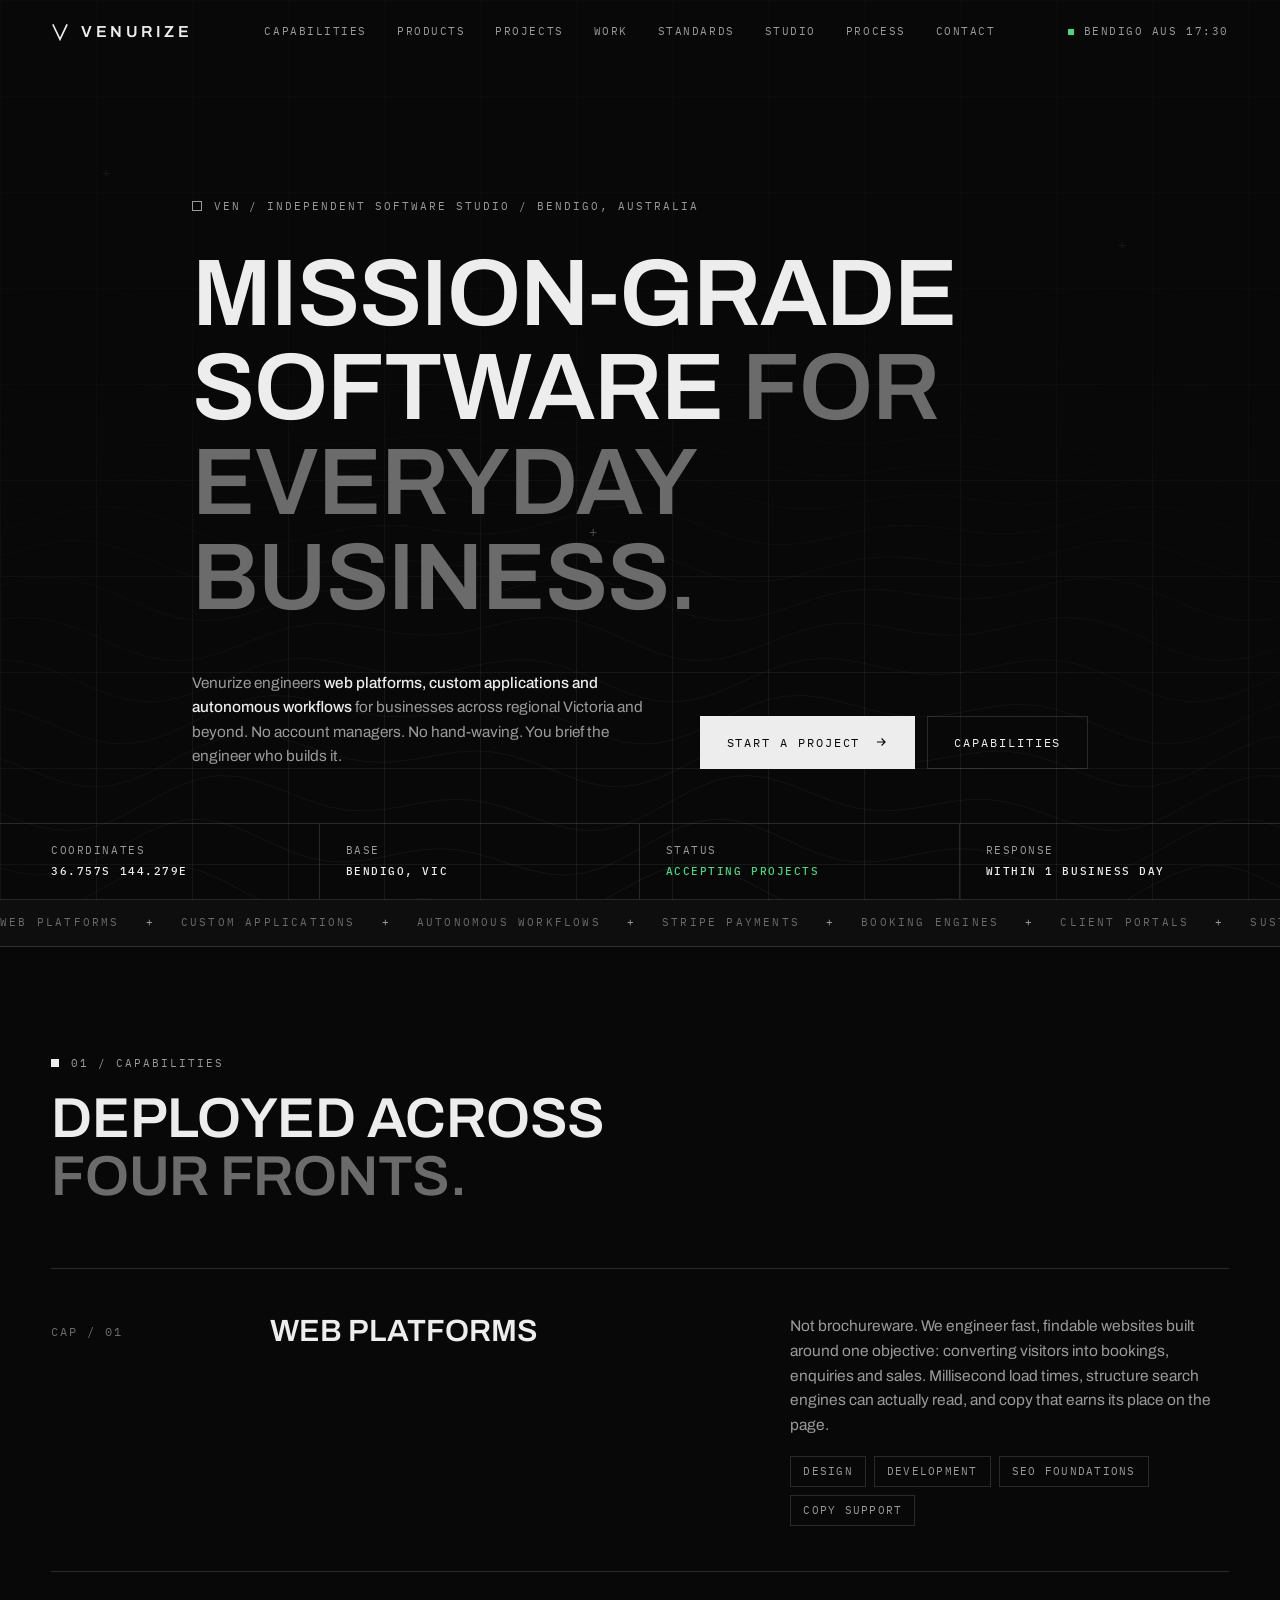
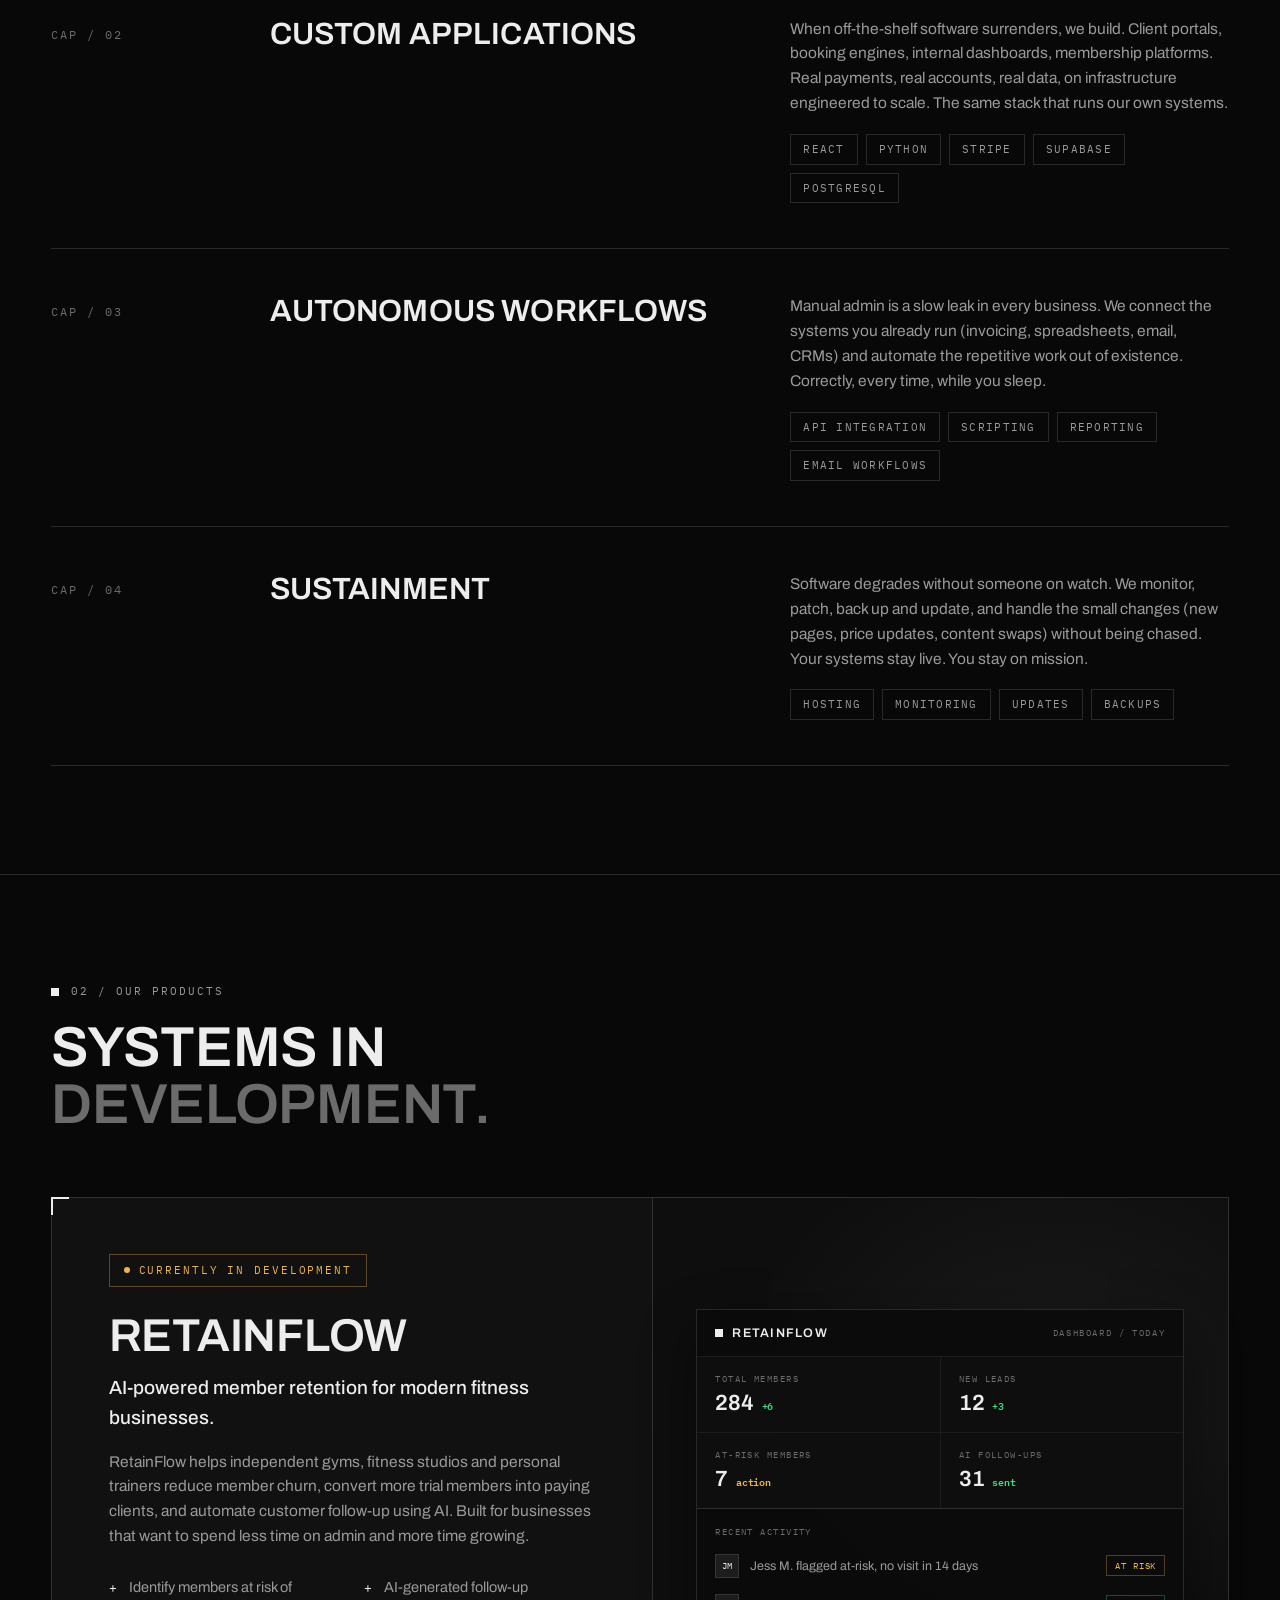
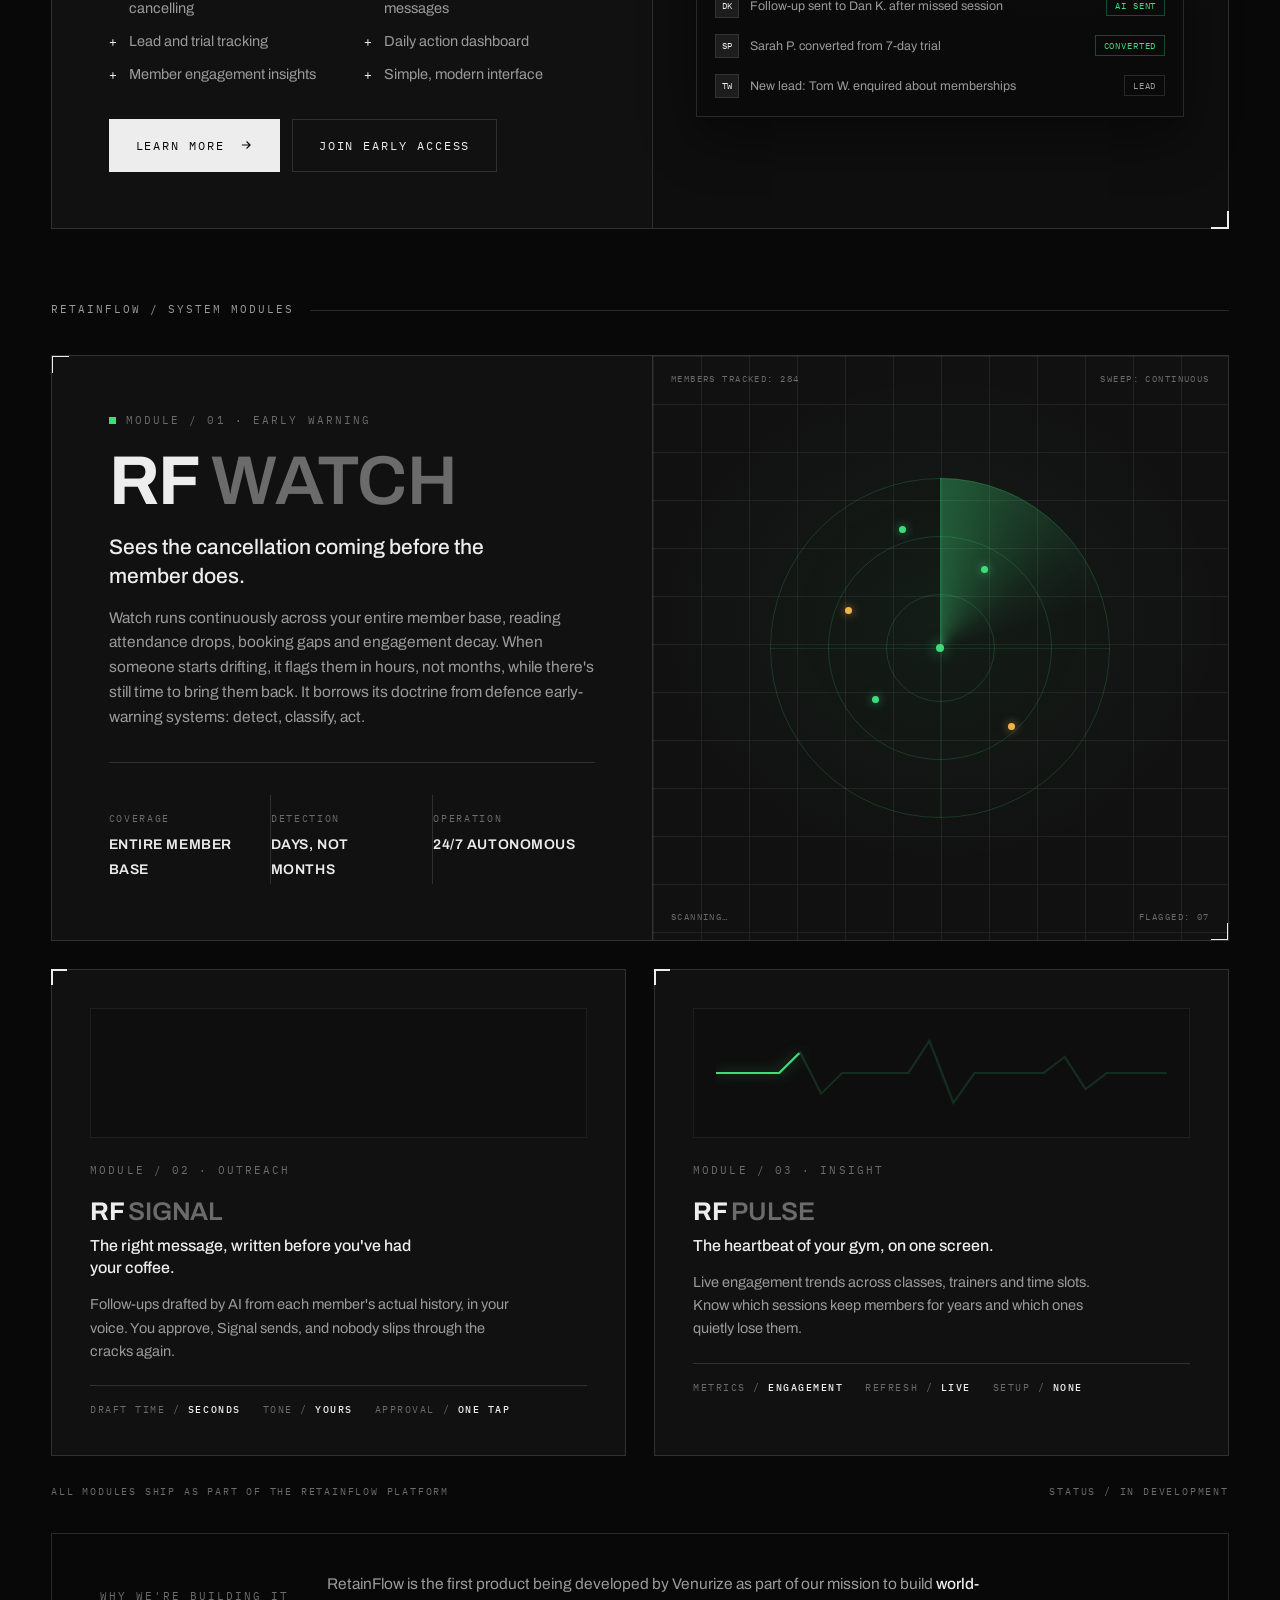
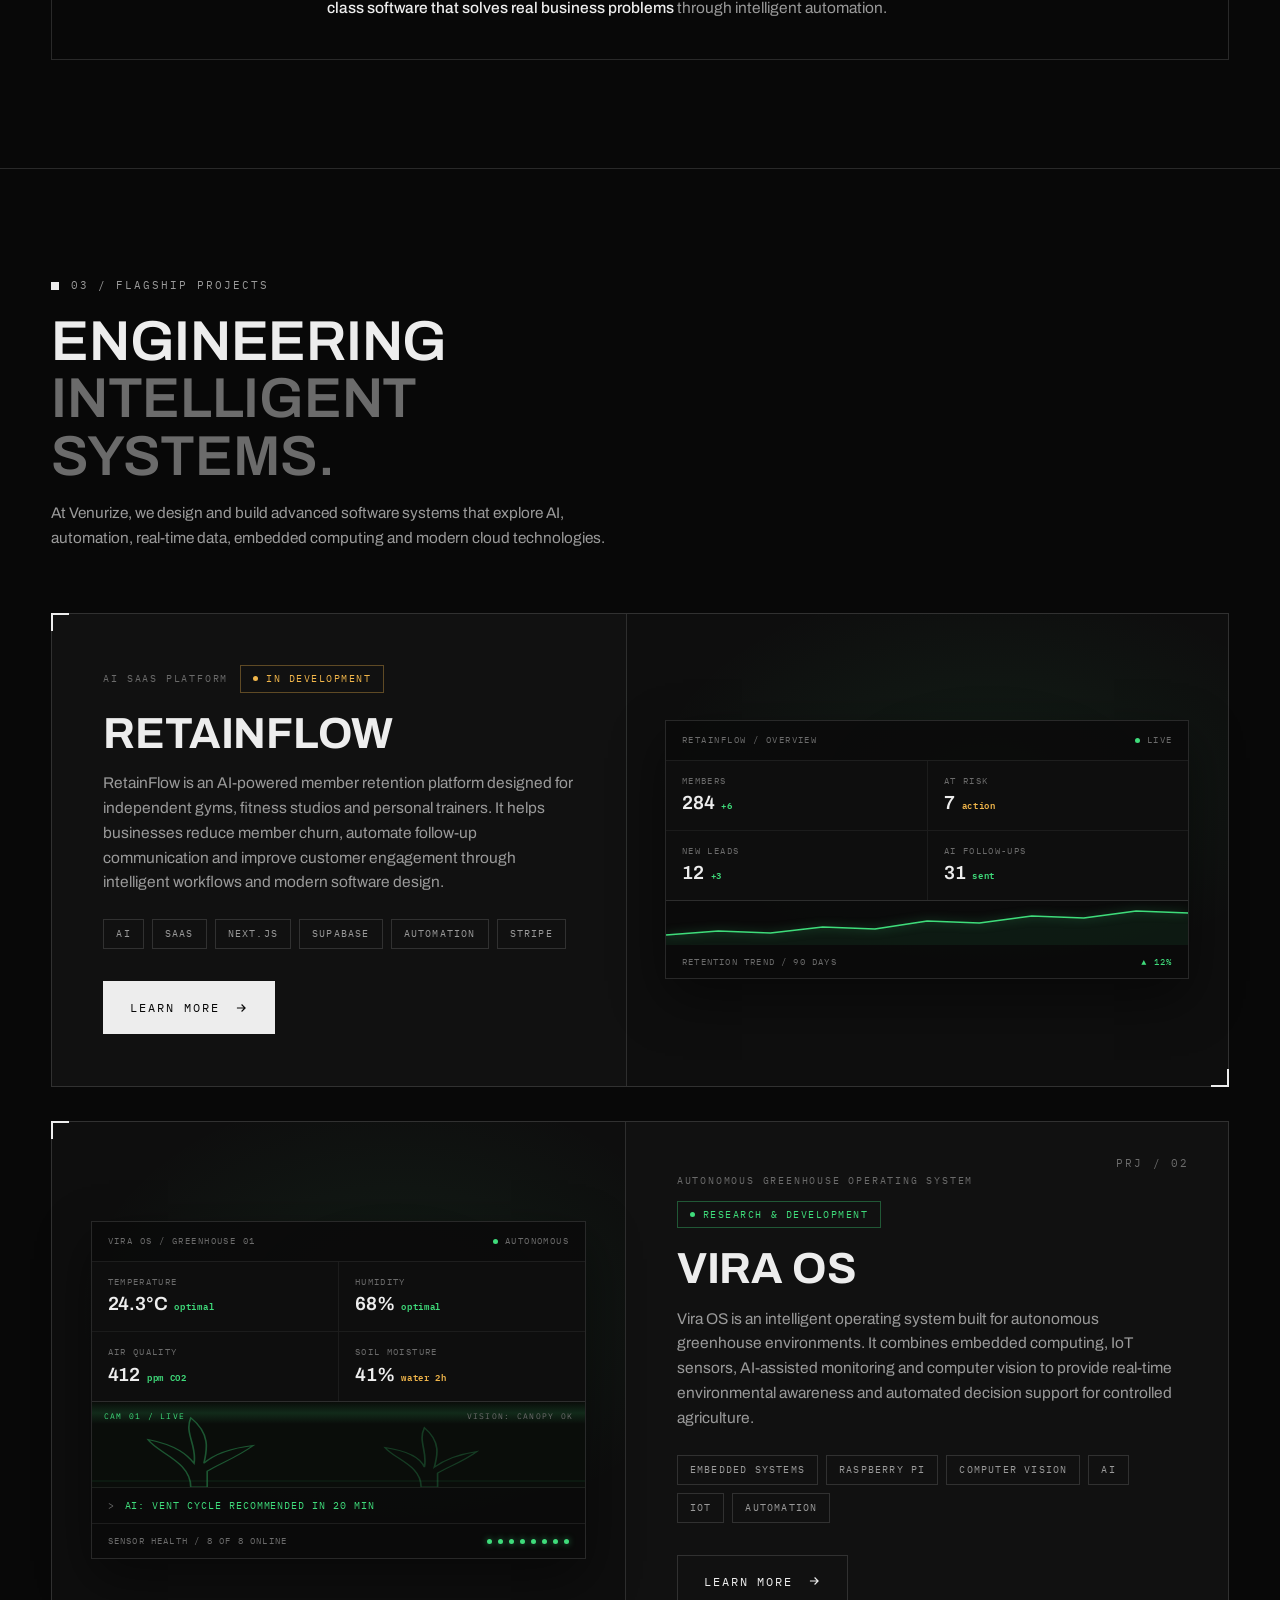
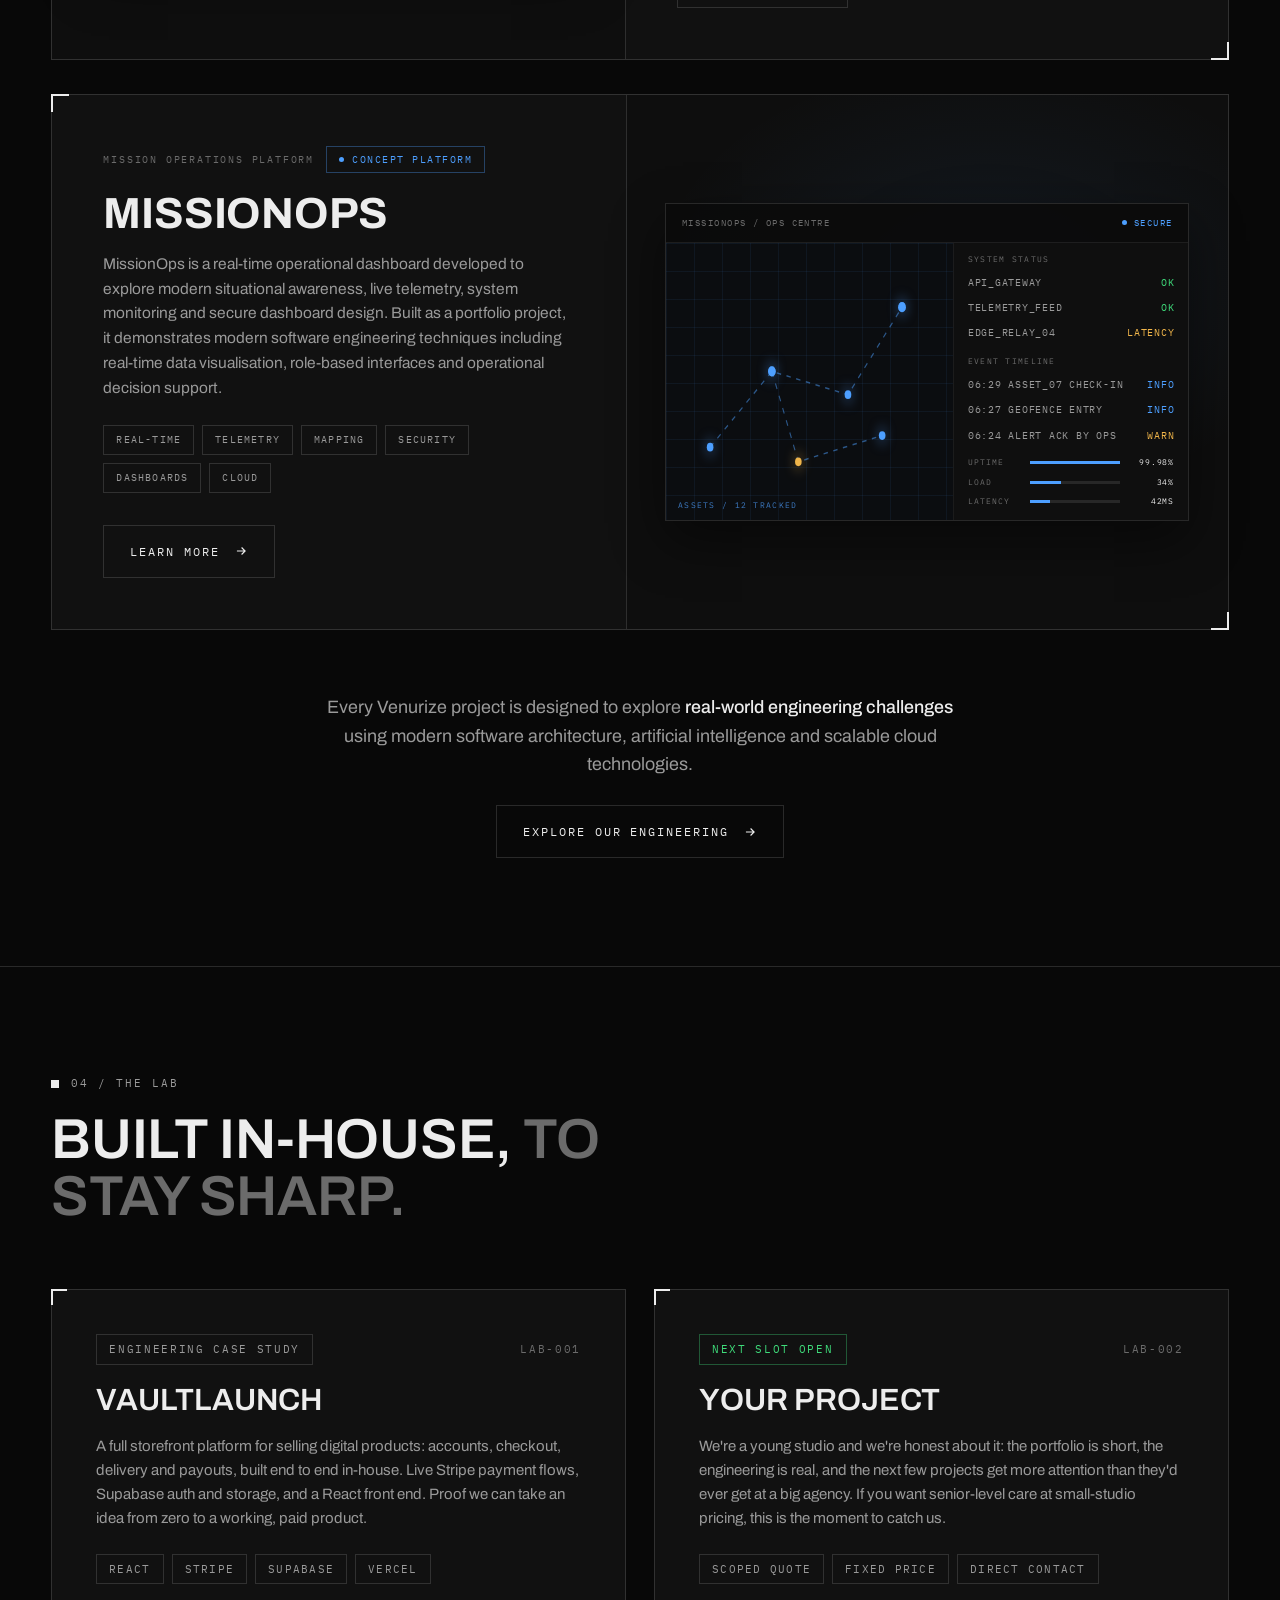
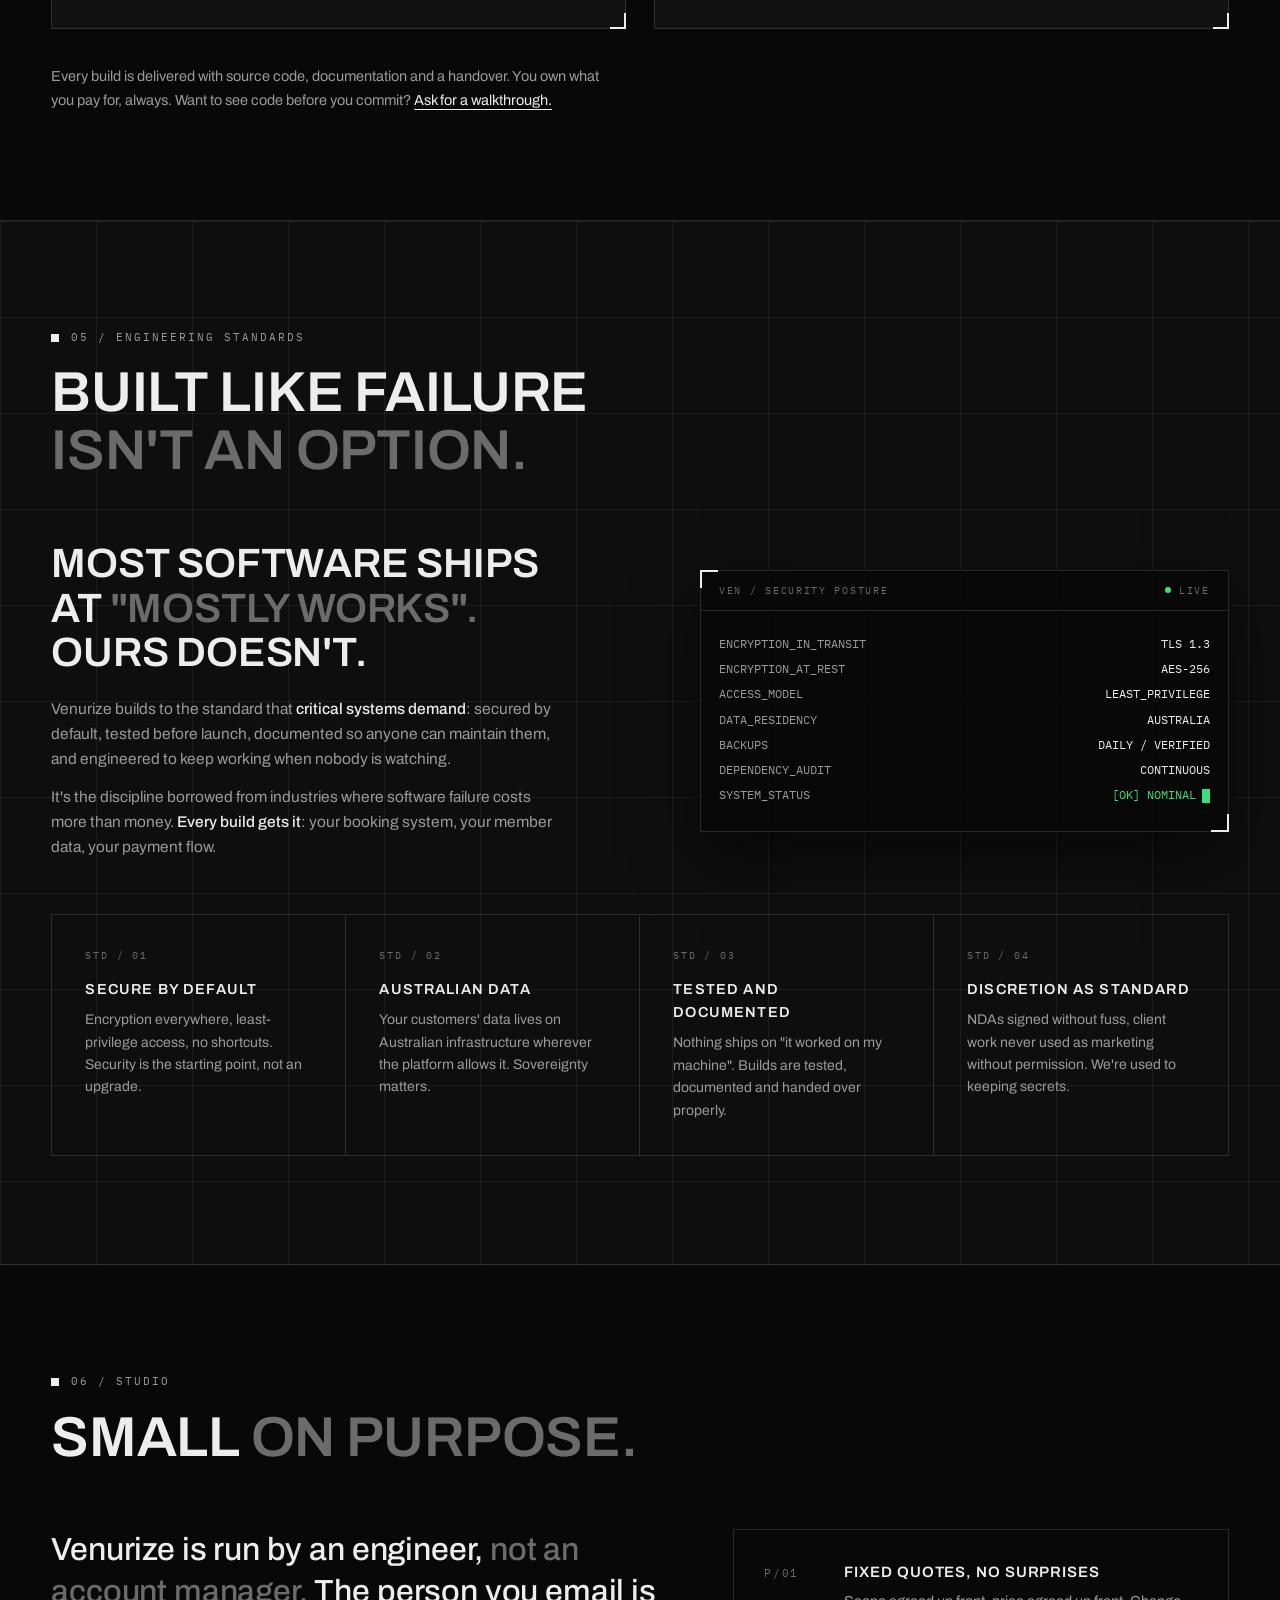
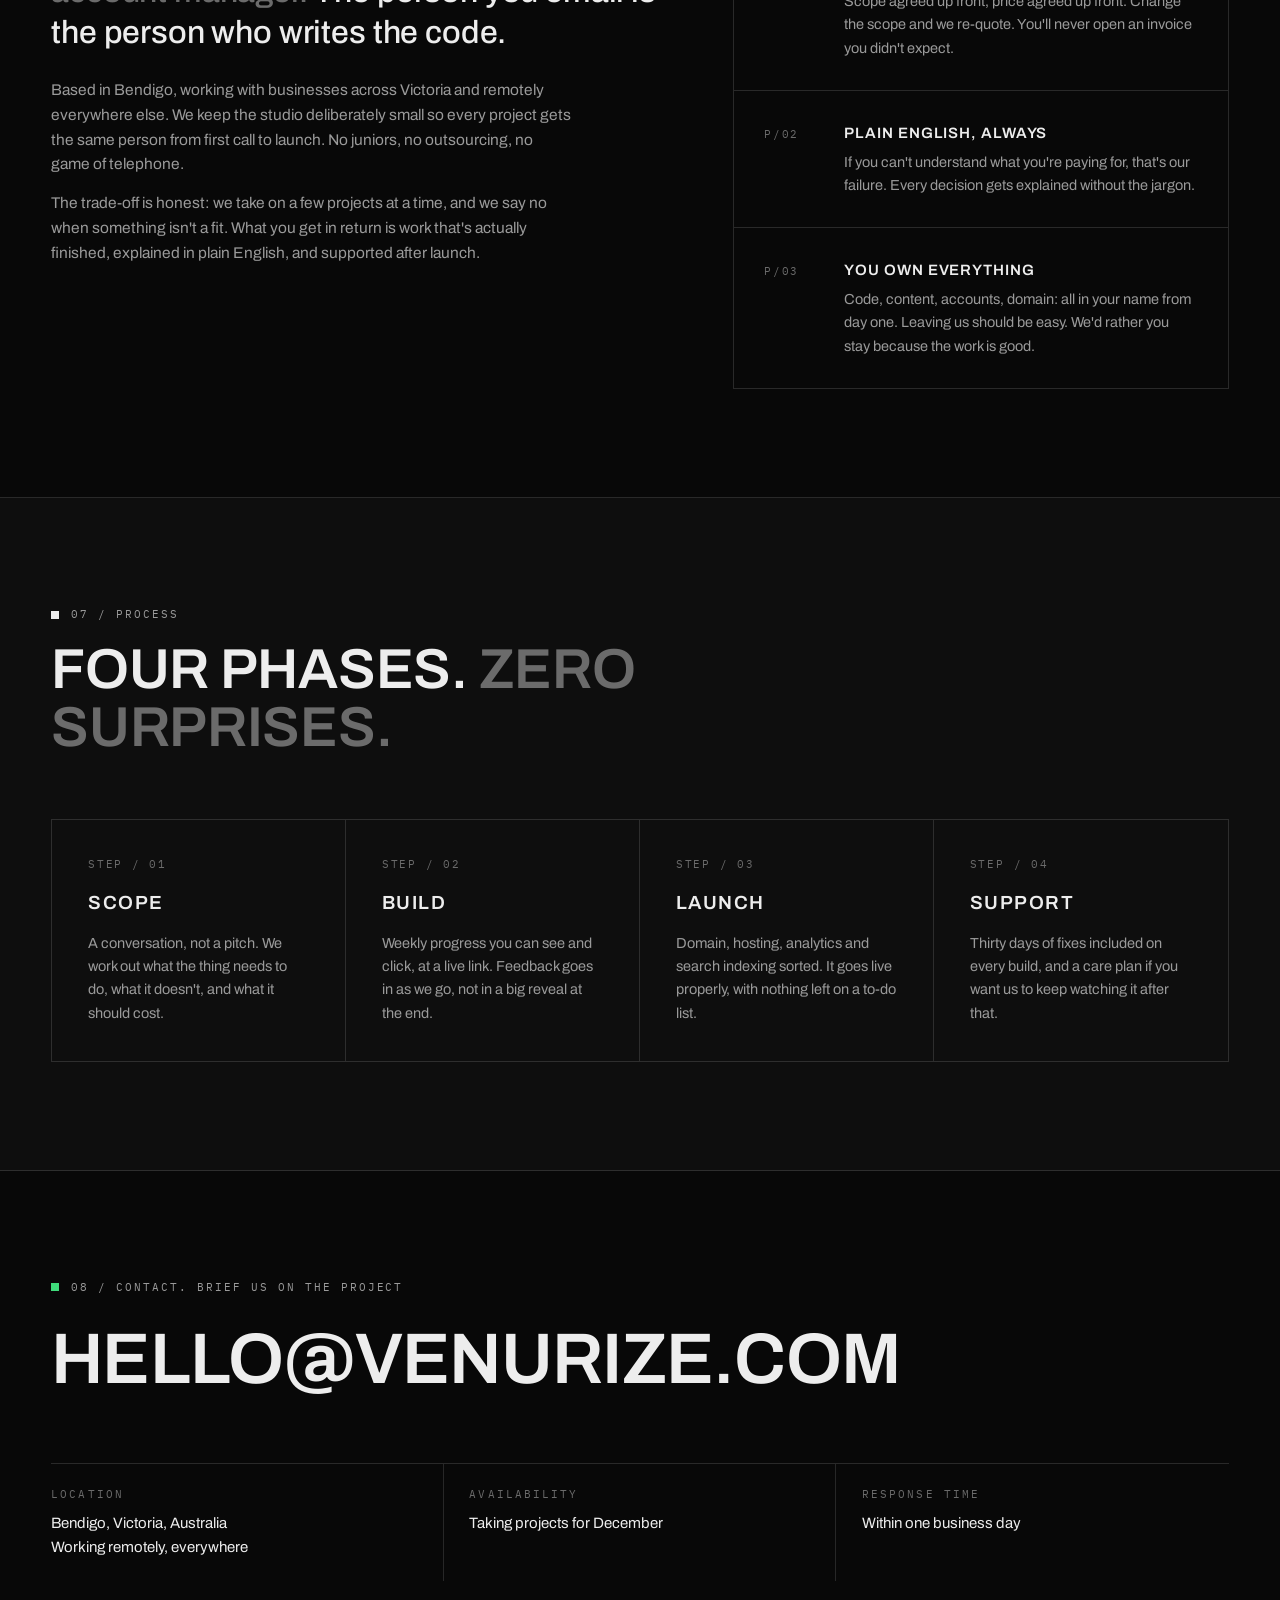
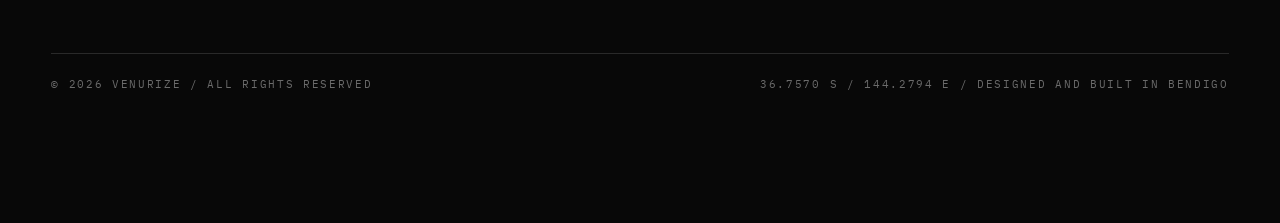
==== index.html @ 68952ba9 "Replace Emergent boilerplate with the new Venurize site Single self-contained static index.html: And" ====
<!DOCTYPE html>
<html lang="en-AU">
<head>
<meta charset="UTF-8">
<meta name="viewport" content="width=device-width, initial-scale=1.0">
<title>Venurize | Software Studio, Bendigo</title>
<meta name="description" content="Venurize is an independent software studio in Bendigo, Victoria. Websites, custom web applications and automation for businesses that need things to actually work.">
<link rel="icon" href="data:image/svg+xml,%3Csvg xmlns='http://www.w3.org/2000/svg' viewBox='0 0 32 32'%3E%3Crect width='32' height='32' fill='%23080808'/%3E%3Cpath d='M7 7 L16 26 L25 7' stroke='%23EDEDED' stroke-width='3' fill='none' stroke-linecap='square'/%3E%3C/svg%3E">
<link rel="preconnect" href="https://fonts.googleapis.com">
<link rel="preconnect" href="https://fonts.gstatic.com" crossorigin>
<link href="https://fonts.googleapis.com/css2?family=Archivo:wght@400;500;600;700&family=IBM+Plex+Mono:wght@400;500&display=swap" rel="stylesheet">
<style>
  :root{
    --bg:#080808;
    --bg-2:#0E0E0E;
    --panel:#111111;
    --text:#EDEDED;
    --text-dim:#9A9A9A;
    --text-faint:#6B6B6B;
    --line:rgba(237,237,237,.14);
    --line-soft:rgba(237,237,237,.07);
    --live:#3FDC7B;
    --ease:cubic-bezier(.22,1,.36,1);
  }
  *{margin:0;padding:0;box-sizing:border-box;border-radius:0}
  html{scroll-behavior:smooth}
  body{
    background:var(--bg);
    color:var(--text);
    font-family:'Archivo',sans-serif;
    font-size:16px;
    line-height:1.6;
    -webkit-font-smoothing:antialiased;
    overflow-x:hidden;
  }
  ::selection{background:var(--text);color:var(--bg)}

  .mono{
    font-family:'IBM Plex Mono',monospace;
    font-size:11px;letter-spacing:.18em;text-transform:uppercase;font-weight:400;
  }
  .wrap{max-width:1360px;margin:0 auto;padding:0 clamp(20px,4vw,56px)}

  /* ---------------- nav ---------------- */
  nav{
    position:fixed;top:0;left:0;right:0;z-index:100;
    border-bottom:1px solid transparent;
    transition:background .35s,border-color .35s;
  }
  nav.scrolled{
    background:rgba(8,8,8,.88);
    backdrop-filter:blur(12px);
    -webkit-backdrop-filter:blur(12px);
    border-bottom-color:var(--line);
  }
  .nav-inner{
    max-width:1360px;margin:0 auto;padding:0 clamp(20px,4vw,56px);
    height:64px;display:flex;align-items:center;justify-content:space-between;gap:24px;
  }
  .logo{
    display:flex;align-items:center;gap:12px;text-decoration:none;color:var(--text);
    font-weight:600;font-size:16px;letter-spacing:.22em;text-transform:uppercase;
  }
  .nav-links{display:flex;gap:2px;align-items:center}
  .nav-links a{
    font-family:'IBM Plex Mono',monospace;font-size:11px;letter-spacing:.14em;text-transform:uppercase;
    color:var(--text-dim);text-decoration:none;padding:8px 14px;
    transition:color .2s,background .2s;
  }
  .nav-links a:hover{color:var(--text);background:rgba(237,237,237,.06)}
  .nav-meta{
    font-family:'IBM Plex Mono',monospace;font-size:11px;letter-spacing:.14em;text-transform:uppercase;
    color:var(--text-dim);display:flex;align-items:center;gap:10px;white-space:nowrap;
  }
  .nav-meta .dot{width:6px;height:6px;background:var(--live);display:inline-block;animation:pulse 2.2s infinite}
  @keyframes pulse{0%,100%{opacity:1}50%{opacity:.2}}
  @media(max-width:900px){.nav-links{display:none}}
  @media(max-width:560px){.nav-meta{display:none}}

  /* ---------------- hero ---------------- */
  header{
    min-height:100svh;position:relative;
    display:flex;flex-direction:column;justify-content:flex-end;
    border-bottom:1px solid var(--line);
    background-image:
      linear-gradient(var(--line-soft) 1px,transparent 1px),
      linear-gradient(90deg,var(--line-soft) 1px,transparent 1px);
    background-size:96px 96px;
  }
  header::after{
    content:"";position:absolute;inset:0;pointer-events:none;z-index:1;
    background:radial-gradient(ellipse 90% 70% at 50% 100%,transparent 30%,rgba(8,8,8,.85) 100%);
  }
  #terrain{position:absolute;inset:0;width:100%;height:100%;z-index:0;opacity:.6;pointer-events:none}
  .s-val b,.t-v b{font-weight:inherit}
  .mock-act .act-row{animation:rowIn .5s var(--ease)}
  @keyframes rowIn{from{opacity:0;transform:translateY(-5px)}}
  .hero-inner{position:relative;z-index:2;padding-bottom:0}
  .hero-tag{
    display:flex;align-items:center;gap:12px;color:var(--text-dim);
    margin-bottom:clamp(22px,3.5vh,40px);
  }
  .hero-tag::before{content:"";width:8px;height:8px;border:1px solid var(--text-dim)}
  h1{
    font-weight:600;text-transform:uppercase;
    font-size:clamp(2.6rem,7.4vw,7rem);
    line-height:1.0;letter-spacing:-.01em;
    max-width:16ch;
  }
  h1 .dim{color:var(--text-faint)}
  .hero-foot{
    display:flex;justify-content:space-between;align-items:flex-end;gap:40px;flex-wrap:wrap;
    margin-top:clamp(30px,5vh,60px);
  }
  .hero-sub{max-width:52ch;color:var(--text-dim);font-size:clamp(15px,1.2vw,17px)}
  .hero-sub strong{color:var(--text);font-weight:500}
  .hero-ctas{display:flex;gap:12px;flex-wrap:wrap}

  .btn{
    display:inline-flex;align-items:center;gap:14px;text-decoration:none;cursor:pointer;
    font-family:'IBM Plex Mono',monospace;font-size:12px;letter-spacing:.16em;text-transform:uppercase;
    padding:16px 26px;border:1px solid var(--text);
    transition:background .25s,color .25s,border-color .25s;
  }
  .btn svg{transition:transform .3s var(--ease)}
  .btn:hover svg{transform:translateX(4px)}
  .btn-solid{background:var(--text);color:var(--bg)}
  .btn-solid:hover{background:transparent;color:var(--text)}
  .btn-ghost{background:transparent;color:var(--text);border-color:var(--line)}
  .btn-ghost:hover{border-color:var(--text)}
  .btn:focus-visible,a:focus-visible,button:focus-visible{outline:2px solid var(--text);outline-offset:3px}

  .hero-data{
    position:relative;z-index:2;
    margin-top:clamp(36px,6vh,72px);
    border-top:1px solid var(--line);
    display:grid;grid-template-columns:repeat(4,1fr);
  }
  .hero-data .cell{
    padding:18px clamp(16px,2vw,28px);
    border-right:1px solid var(--line);
    color:var(--text-dim);
    font-family:'IBM Plex Mono',monospace;font-size:11px;letter-spacing:.14em;text-transform:uppercase;
    display:flex;flex-direction:column;gap:4px;
  }
  .hero-data .cell:first-child{padding-left:clamp(20px,4vw,56px)}
  .hero-data .cell:last-child{border-right:none}
  .hero-data .cell b{color:var(--text);font-weight:500}
  .hero-data .cell .live{color:var(--live)}
  @media(max-width:820px){
    .hero-data{grid-template-columns:1fr 1fr}
    .hero-data .cell{border-bottom:1px solid var(--line)}
    .hero-data .cell:nth-child(3){padding-left:clamp(20px,4vw,56px);border-right:1px solid var(--line)}
    .hero-data .cell:nth-child(2n){border-right:none}
  }

  .crosshair{
    position:absolute;color:var(--text-faint);
    font-family:'IBM Plex Mono',monospace;font-size:14px;
    pointer-events:none;z-index:1;user-select:none;
  }

  /* ---------------- ticker ---------------- */
  .ticker{
    border-bottom:1px solid var(--line);
    overflow:hidden;padding:14px 0;display:flex;background:var(--bg-2);
  }
  .ticker-track{display:flex;flex-shrink:0;animation:ticker 40s linear infinite}
  @keyframes ticker{to{transform:translateX(-50%)}}
  .ticker-track span{
    display:inline-flex;align-items:center;gap:26px;padding-right:26px;
    color:var(--text-faint);
    font-family:'IBM Plex Mono',monospace;font-size:11px;letter-spacing:.2em;text-transform:uppercase;white-space:nowrap;
  }
  .ticker-track span::after{content:"+";color:var(--text-dim)}

  /* ---------------- sections ---------------- */
  section{border-bottom:1px solid var(--line);position:relative}
  .sec-pad{padding:clamp(72px,12vh,140px) 0}
  .sec-head{margin-bottom:clamp(40px,7vh,80px)}
  .sec-label{
    display:flex;align-items:center;gap:12px;color:var(--text-dim);margin-bottom:18px;
  }
  .sec-label::before{content:"";width:8px;height:8px;background:var(--text)}
  h2{
    font-weight:600;text-transform:uppercase;
    font-size:clamp(1.9rem,4.4vw,3.8rem);
    line-height:1.02;letter-spacing:-.005em;max-width:20ch;
  }
  h2 .dim{color:var(--text-faint)}

  /* ---------------- capabilities ---------------- */
  .cap{border-top:1px solid var(--line)}
  .cap:last-of-type{border-bottom:1px solid var(--line)}
  .cap-inner{
    display:grid;grid-template-columns:minmax(90px,180px) 1.1fr 1fr;
    gap:clamp(20px,3vw,56px);
    padding:clamp(30px,5vh,52px) 0;
    transition:background .3s;
  }
  .cap:hover .cap-inner{background:rgba(237,237,237,.02)}
  .cap-num{
    font-family:'IBM Plex Mono',monospace;font-size:12px;letter-spacing:.16em;color:var(--text-faint);
    padding-top:8px;
  }
  .cap h3{
    font-weight:600;text-transform:uppercase;
    font-size:clamp(1.3rem,2.4vw,2rem);line-height:1.1;letter-spacing:.005em;
  }
  .cap-right p{color:var(--text-dim);font-size:15.5px;margin-bottom:18px}
  .cap-tags{display:flex;flex-wrap:wrap;gap:8px}
  .cap-tags span{
    font-family:'IBM Plex Mono',monospace;font-size:10.5px;letter-spacing:.12em;text-transform:uppercase;
    padding:6px 12px;border:1px solid var(--line);color:var(--text-dim);
  }
  @media(max-width:820px){
    .cap-inner{grid-template-columns:1fr;gap:14px;padding-left:0}
    .cap-num{padding-top:0}
  }

  /* ---------------- work ---------------- */
  .work-grid{display:grid;grid-template-columns:1fr 1fr;gap:clamp(18px,2.4vw,28px)}
  @media(max-width:860px){.work-grid{grid-template-columns:1fr}}
  .card{
    position:relative;border:1px solid var(--line);
    background:var(--panel);
    padding:clamp(26px,3.6vw,44px);
    display:flex;flex-direction:column;gap:18px;
    transition:border-color .3s;
  }
  .card:hover{border-color:rgba(237,237,237,.4)}
  .card::before,.card::after{
    content:"";position:absolute;width:14px;height:14px;pointer-events:none;
    transition:border-color .3s;
  }
  .card::before{top:-1px;left:-1px;border-top:2px solid var(--text);border-left:2px solid var(--text)}
  .card::after{bottom:-1px;right:-1px;border-bottom:2px solid var(--text);border-right:2px solid var(--text)}
  .card-top{display:flex;justify-content:space-between;align-items:center;gap:14px;flex-wrap:wrap}
  .card-status{
    font-family:'IBM Plex Mono',monospace;font-size:10.5px;letter-spacing:.16em;text-transform:uppercase;
    color:var(--text-dim);border:1px solid var(--line);padding:6px 12px;
  }
  .card-status.live{color:var(--live);border-color:rgba(63,220,123,.35)}
  .card-id{font-family:'IBM Plex Mono',monospace;font-size:10.5px;letter-spacing:.16em;color:var(--text-faint)}
  .card h3{
    font-weight:600;text-transform:uppercase;
    font-size:clamp(1.5rem,2.4vw,2.1rem);line-height:1.08;
  }
  .card p{color:var(--text-dim);font-size:15px;max-width:56ch}
  .card-tags{display:flex;flex-wrap:wrap;gap:8px;margin-top:auto;padding-top:6px}
  .card-tags span{
    font-family:'IBM Plex Mono',monospace;font-size:10.5px;letter-spacing:.12em;text-transform:uppercase;
    padding:6px 12px;border:1px solid var(--line);color:var(--text-dim);
  }
  .work-note{margin-top:clamp(22px,4vh,36px);color:var(--text-dim);font-size:14.5px;max-width:70ch}
  .work-note a{color:var(--text);text-decoration:underline;text-underline-offset:4px}

  /* ---------------- products ---------------- */
  :root{--warn:#F0B54A}
  .prod-card{
    border:1px solid var(--line);
    background:var(--panel);
    display:grid;grid-template-columns:1.02fr .98fr;
    position:relative;
    transition:border-color .35s,box-shadow .35s;
  }
  .prod-card:hover{border-color:rgba(237,237,237,.32);box-shadow:0 30px 80px rgba(0,0,0,.55)}
  .prod-card::before,.fp-card::before{
    content:"";position:absolute;top:-1px;left:-1px;width:16px;height:16px;
    border-top:2px solid var(--text);border-left:2px solid var(--text);
    pointer-events:none;z-index:3;
  }
  .prod-card::after,.fp-card::after{
    content:"";position:absolute;bottom:-1px;right:-1px;width:16px;height:16px;
    border-bottom:2px solid var(--text);border-right:2px solid var(--text);
    pointer-events:none;z-index:3;
  }
  @media(max-width:960px){.prod-card{grid-template-columns:1fr}}
  .prod-left{
    padding:clamp(30px,4.4vw,60px);
    display:flex;flex-direction:column;align-items:flex-start;
  }
  .prod-badge{
    font-family:'IBM Plex Mono',monospace;font-size:10.5px;letter-spacing:.18em;text-transform:uppercase;
    color:var(--warn);border:1px solid rgba(240,181,74,.35);
    padding:7px 14px;
    display:inline-flex;align-items:center;gap:9px;
    margin-bottom:26px;
  }
  .prod-badge::before{content:"";width:6px;height:6px;border-radius:50%;background:var(--warn);animation:pulse 2.2s infinite}
  .prod-left h3{
    font-weight:600;text-transform:uppercase;letter-spacing:-.005em;
    font-size:clamp(2rem,3.6vw,3.2rem);line-height:1;
  }
  .prod-tagline{
    color:var(--text);font-weight:500;
    font-size:clamp(16px,1.5vw,19px);
    margin-top:14px;max-width:40ch;
  }
  .prod-desc{color:var(--text-dim);font-size:15.5px;margin-top:16px;max-width:56ch}
  .prod-feats{
    list-style:none;
    display:grid;grid-template-columns:1fr 1fr;gap:12px 24px;
    margin:28px 0 0;width:100%;
  }
  @media(max-width:560px){.prod-feats{grid-template-columns:1fr}}
  .prod-feats li{
    display:flex;gap:12px;align-items:baseline;
    color:var(--text-dim);font-size:14.5px;line-height:1.45;
  }
  .prod-feats li::before{
    content:"+";font-family:'IBM Plex Mono',monospace;font-size:13px;color:var(--text);
  }
  .prod-ctas{display:flex;gap:12px;flex-wrap:wrap;margin-top:34px}

  .prod-right{
    position:relative;
    border-left:1px solid var(--line);
    background:
      radial-gradient(ellipse 80% 60% at 70% 30%,rgba(237,237,237,.05),transparent 70%),
      var(--bg-2);
    padding:clamp(26px,3.4vw,52px);
    display:flex;align-items:center;
  }
  @media(max-width:960px){.prod-right{border-left:none;border-top:1px solid var(--line)}}
  .mock{
    width:100%;
    background:rgba(10,10,10,.9);
    border:1px solid rgba(255,255,255,.12);
    box-shadow:0 20px 50px rgba(0,0,0,.45);
    overflow:hidden;
    transition:transform .5s var(--ease),box-shadow .5s;
  }
  .prod-card:hover .mock{transform:translateY(-5px);box-shadow:0 34px 80px rgba(0,0,0,.6)}
  .mock-head{
    display:flex;justify-content:space-between;align-items:center;
    padding:13px 18px;border-bottom:1px solid rgba(255,255,255,.08);
  }
  .mock-brand{display:flex;align-items:center;gap:9px;font-weight:600;font-size:12.5px;letter-spacing:.1em;text-transform:uppercase}
  .mock-brand i{width:8px;height:8px;background:var(--text);display:inline-block}
  .mock-head .mono{font-size:9px;color:var(--text-faint)}
  .mock-stats{
    display:grid;grid-template-columns:1fr 1fr;
    gap:1px;background:rgba(255,255,255,.07);
    border-bottom:1px solid rgba(255,255,255,.08);
  }
  .stat{background:rgba(14,14,14,.92);padding:15px 18px}
  .stat .s-label{
    font-family:'IBM Plex Mono',monospace;font-size:9px;letter-spacing:.16em;text-transform:uppercase;
    color:var(--text-faint);display:block;margin-bottom:5px;
  }
  .stat .s-val{font-weight:600;font-size:22px;line-height:1;letter-spacing:-.01em}
  .stat .s-delta{font-family:'IBM Plex Mono',monospace;font-size:9.5px;margin-left:8px}
  .up{color:var(--live)}.warn-t{color:var(--warn)}
  .mock-act{padding:6px 0 10px}
  .mock-act h6{
    font-family:'IBM Plex Mono',monospace;font-size:9px;letter-spacing:.16em;text-transform:uppercase;
    color:var(--text-faint);font-weight:400;padding:10px 18px 6px;
  }
  .act-row{
    display:flex;align-items:center;gap:11px;
    padding:8px 18px;font-size:12.5px;color:var(--text-dim);
    transition:background .2s;
  }
  .act-row:hover{background:rgba(255,255,255,.03)}
  .act-row .avatar{
    width:24px;height:24px;flex-shrink:0;
    background:rgba(255,255,255,.08);border:1px solid rgba(255,255,255,.1);
    display:flex;align-items:center;justify-content:center;
    font-family:'IBM Plex Mono',monospace;font-size:8.5px;color:var(--text);
  }
  .act-row .act-txt{flex:1;min-width:0;white-space:nowrap;overflow:hidden;text-overflow:ellipsis}
  .act-row .chip{
    font-family:'IBM Plex Mono',monospace;font-size:8.5px;letter-spacing:.1em;text-transform:uppercase;
    padding:3px 8px;flex-shrink:0;
  }
  .chip.g{color:var(--live);border:1px solid rgba(63,220,123,.3)}
  .chip.a{color:var(--warn);border:1px solid rgba(240,181,74,.3)}
  .chip.n{color:var(--text-dim);border:1px solid rgba(255,255,255,.12)}

  /* ---------------- RF modules ---------------- */
  .mod-sub{
    display:flex;align-items:center;gap:16px;
    margin:clamp(48px,8vh,84px) 0 clamp(24px,4vh,40px);
    color:var(--text-dim);
  }
  .mod-sub::after{content:"";flex:1;height:1px;background:var(--line)}

  .mod-hero{
    position:relative;border:1px solid var(--line);background:var(--panel);
    display:grid;grid-template-columns:1.02fr .98fr;overflow:hidden;
    transition:border-color .35s;
  }
  .mod-hero:hover{border-color:rgba(237,237,237,.35)}
  .mod-hero::before,.mod-hero::after{
    content:"";position:absolute;width:16px;height:16px;pointer-events:none;z-index:3;
  }
  .mod-hero::before{top:-1px;left:-1px;border-top:2px solid var(--text);border-left:2px solid var(--text)}
  .mod-hero::after{bottom:-1px;right:-1px;border-bottom:2px solid var(--text);border-right:2px solid var(--text)}
  @media(max-width:960px){.mod-hero{grid-template-columns:1fr}}
  .mod-left{padding:clamp(30px,4.4vw,60px);display:flex;flex-direction:column;align-items:flex-start}
  .mod-tag{
    font-family:'IBM Plex Mono',monospace;font-size:10.5px;letter-spacing:.2em;text-transform:uppercase;
    color:var(--text-faint);margin-bottom:20px;display:flex;align-items:center;gap:10px;
  }
  .mod-tag i{width:7px;height:7px;background:var(--live);display:inline-block;animation:pulse 2.2s infinite}
  .mod-name{
    font-weight:700;text-transform:uppercase;letter-spacing:-.01em;
    font-size:clamp(2.4rem,5.4vw,4.6rem);line-height:.95;
  }
  .mod-name .thin{color:var(--text-faint);font-weight:600}
  .mod-line{
    font-weight:500;color:var(--text);
    font-size:clamp(17px,1.7vw,21px);line-height:1.4;
    margin-top:18px;max-width:36ch;
  }
  .mod-desc{color:var(--text-dim);font-size:15.5px;margin-top:14px;max-width:54ch}
  .mod-specs{
    margin-top:auto;padding-top:32px;width:100%;
    display:grid;grid-template-columns:repeat(3,1fr);
    border-top:1px solid var(--line);margin-top:32px;
  }
  @media(max-width:560px){.mod-specs{grid-template-columns:1fr}}
  .mod-specs .spec{
    padding:16px 18px 2px 0;border-right:1px solid var(--line);padding-right:18px;
  }
  .mod-specs .spec:last-child{border-right:none}
  @media(max-width:560px){.mod-specs .spec{border-right:none;padding:12px 0 2px}}
  .mod-specs .k{
    font-family:'IBM Plex Mono',monospace;font-size:9.5px;letter-spacing:.18em;text-transform:uppercase;
    color:var(--text-faint);display:block;margin-bottom:5px;
  }
  .mod-specs .v{font-weight:600;font-size:14px;letter-spacing:.04em;text-transform:uppercase}

  .mod-visual{
    position:relative;border-left:1px solid var(--line);
    background:
      radial-gradient(ellipse 70% 60% at 50% 45%,rgba(63,220,123,.06),transparent 70%),
      linear-gradient(var(--line-soft) 1px,transparent 1px),
      linear-gradient(90deg,var(--line-soft) 1px,transparent 1px);
    background-size:auto,48px 48px,48px 48px;
    display:flex;align-items:center;justify-content:center;
    padding:clamp(40px,5vw,70px);min-height:420px;overflow:hidden;
  }
  @media(max-width:960px){.mod-visual{border-left:none;border-top:1px solid var(--line)}}
  .viz-corner{
    position:absolute;font-family:'IBM Plex Mono',monospace;font-size:9px;letter-spacing:.16em;
    text-transform:uppercase;color:var(--text-faint);
  }

  .radar{position:relative;width:min(340px,100%);aspect-ratio:1;flex-shrink:0}
  .radar .ring{position:absolute;border:1px solid rgba(63,220,123,.18);border-radius:50%}
  .radar .r1{inset:0}.radar .r2{inset:17%}.radar .r3{inset:34%}
  .radar .axis{position:absolute;background:rgba(63,220,123,.12)}
  .radar .ax-h{left:0;right:0;top:50%;height:1px}
  .radar .ax-v{top:0;bottom:0;left:50%;width:1px}
  .radar .sweep{
    position:absolute;inset:0;border-radius:50%;
    background:conic-gradient(from 0deg,rgba(63,220,123,.35),rgba(63,220,123,.06) 55deg,transparent 75deg);
    animation:sweep 4.5s linear infinite;
  }
  @keyframes sweep{to{transform:rotate(360deg)}}
  .radar .core{
    position:absolute;top:50%;left:50%;width:8px;height:8px;margin:-4px;
    background:var(--live);border-radius:50%;
    box-shadow:0 0 14px rgba(63,220,123,.8);
  }
  .blip{
    position:absolute;width:7px;height:7px;border-radius:50%;
    background:var(--live);box-shadow:0 0 10px rgba(63,220,123,.7);
    animation:blip 4.5s infinite;
  }
  .blip.warn{background:var(--warn);box-shadow:0 0 10px rgba(240,181,74,.7)}
  @keyframes blip{0%,15%{opacity:1}55%{opacity:.15}100%{opacity:1}}

  .mod-grid{
    display:grid;grid-template-columns:1fr 1fr;
    gap:clamp(18px,2.4vw,28px);margin-top:clamp(18px,2.4vw,28px);
  }
  @media(max-width:860px){.mod-grid{grid-template-columns:1fr}}
  .mod-card{
    position:relative;border:1px solid var(--line);background:var(--panel);
    padding:clamp(24px,3vw,38px);display:flex;flex-direction:column;
    transition:border-color .3s;
  }
  .mod-card:hover{border-color:rgba(237,237,237,.35)}
  .mod-card::before{
    content:"";position:absolute;top:-1px;left:-1px;width:14px;height:14px;
    border-top:2px solid var(--text);border-left:2px solid var(--text);pointer-events:none;
  }
  .mod-card .viz{
    border:1px solid var(--line-soft);background:var(--bg-2);
    height:130px;position:relative;overflow:hidden;margin-bottom:24px;
    display:flex;flex-direction:column;justify-content:center;gap:9px;padding:18px 22px;
  }
  .mod-card h4{
    font-weight:700;text-transform:uppercase;font-size:clamp(1.3rem,2vw,1.7rem);line-height:1;
  }
  .mod-card h4 .thin{color:var(--text-faint);font-weight:600}
  .mod-card .mod-line{font-size:16px;margin-top:10px}
  .mod-card .mod-desc{font-size:14.5px}
  .mod-mini-specs{
    display:flex;gap:22px;flex-wrap:wrap;margin-top:22px;padding-top:16px;
    border-top:1px solid var(--line);width:100%;
  }
  .mod-mini-specs span{
    font-family:'IBM Plex Mono',monospace;font-size:9.5px;letter-spacing:.16em;text-transform:uppercase;
    color:var(--text-faint);
  }
  .mod-mini-specs span b{color:var(--text);font-weight:500}

  .msg-row{display:flex;align-items:center;gap:10px;opacity:0;animation:msgcycle 6s infinite}
  .msg-row:nth-child(1){animation-delay:0s}
  .msg-row:nth-child(2){animation-delay:.9s}
  .msg-row:nth-child(3){animation-delay:1.8s}
  @keyframes msgcycle{0%{opacity:0;transform:translateY(8px)}10%,72%{opacity:1;transform:none}86%,100%{opacity:0;transform:translateY(-4px)}}
  .msg-row .bar{height:9px;background:rgba(255,255,255,.1)}
  .msg-row .chip{
    font-family:'IBM Plex Mono',monospace;font-size:8px;letter-spacing:.12em;text-transform:uppercase;
    color:var(--live);border:1px solid rgba(63,220,123,.3);padding:2px 7px;flex-shrink:0;
  }
  .pulse-svg{width:100%;height:100%}
  .pulse-svg polyline{
    fill:none;stroke:var(--live);stroke-width:1.6;
    stroke-dasharray:46 274;stroke-dashoffset:0;
    filter:drop-shadow(0 0 5px rgba(63,220,123,.55));
    animation:pulseline 3.2s linear infinite;
  }
  @keyframes pulseline{to{stroke-dashoffset:-320}}
  .pulse-svg .base{stroke:rgba(63,220,123,.15);stroke-dasharray:none;animation:none;filter:none}
  .mod-foot{
    margin-top:clamp(18px,2.4vw,28px);
    display:flex;justify-content:space-between;gap:16px;flex-wrap:wrap;
    font-family:'IBM Plex Mono',monospace;font-size:10px;letter-spacing:.18em;text-transform:uppercase;
    color:var(--text-faint);
  }

  .prod-mission{
    margin-top:clamp(22px,3.6vh,34px);
    border:1px solid var(--line);
    padding:clamp(24px,3vw,38px) clamp(24px,4vw,48px);
    display:grid;grid-template-columns:auto 1fr;gap:clamp(18px,3vw,44px);align-items:center;
  }
  @media(max-width:700px){.prod-mission{grid-template-columns:1fr;gap:12px}}
  .prod-mission .mono{color:var(--text-faint);white-space:nowrap}
  .prod-mission p{color:var(--text-dim);font-size:15.5px;max-width:75ch}
  .prod-mission p strong{color:var(--text);font-weight:500}

  /* ---------------- flagship projects ---------------- */
  :root{--ops:#4D9FFF}
  .sec-sub{color:var(--text-dim);max-width:64ch;margin-top:16px;font-size:clamp(15px,1.2vw,17px)}
  .fp-stack{display:flex;flex-direction:column;gap:clamp(20px,3vw,34px)}
  .fp-card{
    border:1px solid var(--line);background:var(--panel);
    display:grid;grid-template-columns:1fr 1.05fr;position:relative;
    transition:border-color .35s,box-shadow .35s;
  }
  .fp-card:hover{border-color:rgba(237,237,237,.32);box-shadow:0 30px 80px rgba(0,0,0,.55)}
  @media(max-width:960px){.fp-card{grid-template-columns:1fr}}
  .fp-text{
    padding:clamp(28px,4vw,56px);
    display:flex;flex-direction:column;align-items:flex-start;order:1;
  }
  .fp-viz{
    order:2;position:relative;border-left:1px solid var(--line);
    display:flex;align-items:center;
    padding:clamp(24px,3vw,48px);
  }
  .fp-card.alt .fp-text{order:2}
  .fp-card.alt .fp-viz{order:1;border-left:none;border-right:1px solid var(--line)}
  @media(max-width:960px){
    .fp-card .fp-text,.fp-card.alt .fp-text{order:1}
    .fp-card .fp-viz,.fp-card.alt .fp-viz{order:2;border:none;border-top:1px solid var(--line)}
  }
  .fp-card[data-glow="green"] .fp-viz{background:radial-gradient(ellipse 80% 60% at 60% 35%,rgba(63,220,123,.07),transparent 70%),var(--bg-2)}
  .fp-card[data-glow="amber"] .fp-viz{background:radial-gradient(ellipse 80% 60% at 60% 35%,rgba(240,181,74,.06),transparent 70%),var(--bg-2)}
  .fp-card[data-glow="blue"] .fp-viz{background:radial-gradient(ellipse 80% 60% at 60% 35%,rgba(77,159,255,.08),transparent 70%),var(--bg-2)}
  .fp-head-row{display:flex;align-items:center;gap:12px;flex-wrap:wrap;margin-bottom:20px}
  .fp-cat{
    font-family:'IBM Plex Mono',monospace;font-size:10px;letter-spacing:.18em;text-transform:uppercase;
    color:var(--text-faint);
  }
  .fp-badge{
    font-family:'IBM Plex Mono',monospace;font-size:9.5px;letter-spacing:.16em;text-transform:uppercase;
    padding:5px 12px;display:inline-flex;align-items:center;gap:8px;
  }
  .fp-badge::before{content:"";width:5px;height:5px;border-radius:50%;background:currentColor;animation:pulse 2.2s infinite}
  .fp-badge.b-amber{color:var(--warn);border:1px solid rgba(240,181,74,.35)}
  .fp-badge.b-green{color:var(--live);border:1px solid rgba(63,220,123,.35)}
  .fp-badge.b-blue{color:var(--ops);border:1px solid rgba(77,159,255,.35)}
  .fp-num{
    position:absolute;top:clamp(20px,2.6vw,34px);right:clamp(22px,3vw,40px);
    font-family:'IBM Plex Mono',monospace;font-size:11px;letter-spacing:.2em;color:var(--text-faint);
  }
  .fp-title{
    font-weight:700;text-transform:uppercase;letter-spacing:-.005em;
    font-size:clamp(1.9rem,3.4vw,3rem);line-height:.98;
  }
  .fp-desc{color:var(--text-dim);font-size:15.5px;margin-top:16px;max-width:56ch}
  .fp-tags{display:flex;flex-wrap:wrap;gap:8px;margin-top:24px}
  .fp-tags span{
    font-family:'IBM Plex Mono',monospace;font-size:10px;letter-spacing:.12em;text-transform:uppercase;
    padding:6px 12px;border:1px solid var(--line);color:var(--text-dim);
  }
  .fp-cta{margin-top:32px}

  .panel{
    width:100%;
    background:rgba(10,10,10,.9);
    border:1px solid rgba(255,255,255,.12);
    box-shadow:0 20px 50px rgba(0,0,0,.45);overflow:hidden;
    transition:transform .5s var(--ease),box-shadow .5s;
  }
  .fp-card:hover .panel{transform:translateY(-5px);box-shadow:0 34px 80px rgba(0,0,0,.6)}
  .panel-head{
    display:flex;justify-content:space-between;align-items:center;
    padding:12px 16px;border-bottom:1px solid rgba(255,255,255,.08);
    font-family:'IBM Plex Mono',monospace;font-size:9px;letter-spacing:.16em;text-transform:uppercase;
    color:var(--text-faint);
  }
  .panel-head .live-tag{display:flex;align-items:center;gap:7px}
  .panel-head .live-tag i{width:5px;height:5px;border-radius:50%;background:var(--live);animation:pulse 1.8s infinite}
  .panel-head .live-tag.blue i{background:var(--ops)}
  .panel-head .live-tag.blue{color:var(--ops)}
  .tile-grid{
    display:grid;grid-template-columns:1fr 1fr;gap:1px;background:rgba(255,255,255,.07);
    border-bottom:1px solid rgba(255,255,255,.08);
  }
  .tile{background:rgba(14,14,14,.92);padding:13px 16px}
  .tile .t-k{
    font-family:'IBM Plex Mono',monospace;font-size:8.5px;letter-spacing:.16em;text-transform:uppercase;
    color:var(--text-faint);display:block;margin-bottom:4px;
  }
  .tile .t-v{font-weight:600;font-size:19px;line-height:1;letter-spacing:-.01em}
  .tile .t-s{font-family:'IBM Plex Mono',monospace;font-size:8.5px;margin-left:7px;letter-spacing:.08em}
  .spark{display:block;width:100%;height:44px;padding:0}
  .spark polyline{fill:none;stroke:var(--live);stroke-width:1.4;filter:drop-shadow(0 0 4px rgba(63,220,123,.5))}
  .spark .fill{fill:rgba(63,220,123,.07);stroke:none}
  .panel-foot{
    padding:10px 16px;display:flex;justify-content:space-between;gap:10px;flex-wrap:wrap;
    font-family:'IBM Plex Mono',monospace;font-size:8.5px;letter-spacing:.14em;text-transform:uppercase;
    color:var(--text-faint);
  }

  .cam{
    position:relative;height:86px;background:#0A0D0A;overflow:hidden;
    border-bottom:1px solid rgba(255,255,255,.08);
  }
  .cam .cam-label{
    position:absolute;top:8px;left:12px;z-index:2;
    font-family:'IBM Plex Mono',monospace;font-size:8px;letter-spacing:.16em;color:var(--live);
  }
  .cam .cam-time{
    position:absolute;top:8px;right:12px;z-index:2;
    font-family:'IBM Plex Mono',monospace;font-size:8px;letter-spacing:.16em;color:var(--text-faint);
  }
  .cam svg{position:absolute;inset:0;width:100%;height:100%;opacity:.5}
  .cam .scan{
    position:absolute;left:0;right:0;height:22px;z-index:1;
    background:linear-gradient(to bottom,transparent,rgba(63,220,123,.14),transparent);
    animation:scan 3.6s ease-in-out infinite;
  }
  @keyframes scan{0%,100%{top:-24px}50%{top:88px}}
  .ai-row{
    display:flex;align-items:center;gap:10px;
    padding:10px 16px;border-bottom:1px solid rgba(255,255,255,.08);
    font-family:'IBM Plex Mono',monospace;font-size:9.5px;letter-spacing:.1em;text-transform:uppercase;
    color:var(--live);white-space:nowrap;overflow:hidden;text-overflow:ellipsis;
  }
  .ai-row::before{content:">";color:var(--text-faint)}
  .sensor-dots{display:flex;align-items:center;gap:6px}
  .sensor-dots i{width:5px;height:5px;border-radius:50%;background:var(--live);box-shadow:0 0 6px rgba(63,220,123,.6)}
  .sensor-dots i:nth-child(3){animation:pulse 1.4s infinite}

  .ops-body{display:grid;grid-template-columns:1.1fr .9fr;gap:1px;background:rgba(255,255,255,.07)}
  @media(max-width:480px){.ops-body{grid-template-columns:1fr}}
  .ops-map{
    position:relative;background:rgba(11,13,16,.95);min-height:190px;overflow:hidden;
    background-image:
      linear-gradient(rgba(77,159,255,.07) 1px,transparent 1px),
      linear-gradient(90deg,rgba(77,159,255,.07) 1px,transparent 1px);
    background-size:28px 28px;
  }
  .ops-map svg{position:absolute;inset:0;width:100%;height:100%}
  .ops-map .map-label{
    position:absolute;bottom:8px;left:12px;
    font-family:'IBM Plex Mono',monospace;font-size:8px;letter-spacing:.16em;text-transform:uppercase;
    color:rgba(77,159,255,.75);
  }
  .ops-route{fill:none;stroke:rgba(77,159,255,.5);stroke-width:1;stroke-dasharray:4 5;animation:route 1.6s linear infinite}
  @keyframes route{to{stroke-dashoffset:-18}}
  .ops-node{fill:var(--ops);filter:drop-shadow(0 0 5px rgba(77,159,255,.8))}
  .ops-node.warn{fill:var(--warn);filter:drop-shadow(0 0 5px rgba(240,181,74,.8))}
  .ops-ping{fill:none;stroke:rgba(77,159,255,.5);animation:ping 2.4s ease-out infinite}
  @keyframes ping{0%{r:3;opacity:1}100%{r:14;opacity:0}}
  .ops-side{background:rgba(14,14,14,.94);display:flex;flex-direction:column}
  .ops-sec-t{
    font-family:'IBM Plex Mono',monospace;font-size:8px;letter-spacing:.16em;text-transform:uppercase;
    color:var(--text-faint);padding:10px 14px 4px;
  }
  .ops-row{
    display:flex;justify-content:space-between;align-items:center;gap:10px;
    padding:5px 14px;font-family:'IBM Plex Mono',monospace;font-size:9.5px;letter-spacing:.08em;
    color:var(--text-dim);
  }
  .ops-row .ok{color:var(--live)}
  .ops-row .warn-t{color:var(--warn)}
  .ops-row .b{color:var(--ops)}
  .ops-bars{padding:8px 14px 12px;display:flex;flex-direction:column;gap:7px;margin-top:auto}
  .bar-row{display:flex;align-items:center;gap:10px;font-family:'IBM Plex Mono',monospace;font-size:8px;letter-spacing:.12em;text-transform:uppercase;color:var(--text-faint)}
  .bar-row .lbl{width:52px;flex-shrink:0}
  .bar-row .val{width:44px;text-align:right;color:var(--text);flex-shrink:0}
  .bar{flex:1;height:3px;background:rgba(255,255,255,.1);position:relative;overflow:hidden}
  .bar i{position:absolute;inset:0;background:var(--ops)}

  .fp-close{
    margin-top:clamp(44px,7vh,72px);text-align:center;
    display:flex;flex-direction:column;align-items:center;gap:26px;
  }
  .fp-close p{color:var(--text-dim);font-size:clamp(15.5px,1.4vw,18px);max-width:66ch;margin:0 auto}
  .fp-close p strong{color:var(--text);font-weight:500}

  /* ---------------- defence ---------------- */
  #standards{
    background:
      linear-gradient(var(--line-soft) 1px,transparent 1px),
      linear-gradient(90deg,var(--line-soft) 1px,transparent 1px),
      var(--bg-2);
    background-size:96px 96px,96px 96px,auto;
  }
  .def-grid{
    display:grid;grid-template-columns:1.05fr .95fr;
    gap:clamp(40px,5vw,80px);align-items:center;
  }
  @media(max-width:960px){.def-grid{grid-template-columns:1fr}}
  .def-statement{
    font-weight:600;text-transform:uppercase;
    font-size:clamp(1.6rem,3.2vw,2.8rem);line-height:1.08;letter-spacing:-.005em;
    max-width:22ch;
  }
  .def-statement .dim{color:var(--text-faint)}
  .def-body{color:var(--text-dim);font-size:15.5px;margin-top:22px;max-width:56ch}
  .def-body p+p{margin-top:14px}
  .def-body strong{color:var(--text);font-weight:500}
  .term{
    border:1px solid var(--line);background:rgba(8,8,8,.9);
    box-shadow:0 24px 60px rgba(0,0,0,.5);
    position:relative;
  }
  .term::before{
    content:"";position:absolute;top:-1px;left:-1px;width:16px;height:16px;
    border-top:2px solid var(--text);border-left:2px solid var(--text);pointer-events:none;
  }
  .term::after{
    content:"";position:absolute;bottom:-1px;right:-1px;width:16px;height:16px;
    border-bottom:2px solid var(--text);border-right:2px solid var(--text);pointer-events:none;
  }
  .term-head{
    display:flex;justify-content:space-between;align-items:center;
    padding:12px 18px;border-bottom:1px solid var(--line);
    font-family:'IBM Plex Mono',monospace;font-size:9.5px;letter-spacing:.18em;text-transform:uppercase;
    color:var(--text-faint);
  }
  .term-head .rec{display:flex;align-items:center;gap:8px}
  .term-head .rec i{width:6px;height:6px;border-radius:50%;background:var(--live);animation:pulse 1.6s infinite}
  .term-body{padding:20px 18px 24px;font-family:'IBM Plex Mono',monospace;font-size:12px;line-height:2.1}
  .term-row{
    display:flex;justify-content:space-between;gap:12px;
    color:var(--text-dim);white-space:nowrap;
    opacity:0;transform:translateX(-6px);
    transition:opacity .4s var(--ease),transform .4s var(--ease);
  }
  .term-row .k{overflow:hidden;text-overflow:ellipsis}
  .term-row .v{color:var(--text)}
  .term-row .v.ok{color:var(--live)}
  .reveal.in .term-row{opacity:1;transform:none}
  .reveal.in .term-row:nth-child(1){transition-delay:.15s}
  .reveal.in .term-row:nth-child(2){transition-delay:.35s}
  .reveal.in .term-row:nth-child(3){transition-delay:.55s}
  .reveal.in .term-row:nth-child(4){transition-delay:.75s}
  .reveal.in .term-row:nth-child(5){transition-delay:.95s}
  .reveal.in .term-row:nth-child(6){transition-delay:1.15s}
  .reveal.in .term-row:nth-child(7){transition-delay:1.4s}
  .term-cursor{
    display:inline-block;width:8px;height:14px;background:var(--live);
    vertical-align:middle;margin-left:6px;animation:pulse 1.1s steps(2) infinite;
  }
  @media(max-width:560px){.term-body{font-size:10.5px}}

  .def-cells{
    margin-top:clamp(40px,6vh,64px);
    border:1px solid var(--line);
    display:grid;grid-template-columns:repeat(4,1fr);
  }
  @media(max-width:980px){.def-cells{grid-template-columns:1fr 1fr}}
  @media(max-width:560px){.def-cells{grid-template-columns:1fr}}
  .def-cell{
    padding:clamp(22px,2.6vw,34px);border-right:1px solid var(--line);
    transition:background .3s;
  }
  .def-cell:hover{background:rgba(237,237,237,.025)}
  .def-cell:last-child{border-right:none}
  @media(max-width:980px){
    .def-cell{border-bottom:1px solid var(--line)}
    .def-cell:nth-child(2n){border-right:none}
    .def-cell:nth-child(3),.def-cell:nth-child(4){border-bottom:none}
  }
  @media(max-width:560px){
    .def-cell{border-right:none;border-bottom:1px solid var(--line) !important}
    .def-cell:last-child{border-bottom:none !important}
  }
  .def-cell .c-idx{
    font-family:'IBM Plex Mono',monospace;font-size:10px;letter-spacing:.18em;
    color:var(--text-faint);display:block;margin-bottom:14px;
  }
  .def-cell h4{font-weight:600;font-size:14.5px;letter-spacing:.08em;text-transform:uppercase;margin-bottom:8px}
  .def-cell p{color:var(--text-dim);font-size:14px}

  /* ---------------- studio ---------------- */
  .studio-grid{
    display:grid;grid-template-columns:1.1fr .9fr;gap:clamp(40px,6vw,96px);align-items:start;
  }
  @media(max-width:860px){.studio-grid{grid-template-columns:1fr}}
  .studio-lede{
    font-weight:500;
    font-size:clamp(1.35rem,2.5vw,2.1rem);line-height:1.3;letter-spacing:-.005em;
    text-transform:none;
  }
  .studio-lede .dim{color:var(--text-faint)}
  .studio-body{color:var(--text-dim);margin-top:24px;max-width:58ch;font-size:15.5px}
  .studio-body p+p{margin-top:14px}
  .principles{border:1px solid var(--line)}
  .principle{
    border-bottom:1px solid var(--line);
    padding:clamp(20px,2.6vw,30px);
    display:grid;grid-template-columns:64px 1fr;gap:16px;align-items:baseline;
  }
  .principle:last-child{border-bottom:none}
  .principle .p-num{font-family:'IBM Plex Mono',monospace;font-size:11px;letter-spacing:.14em;color:var(--text-faint)}
  .principle h4{font-weight:600;font-size:15px;letter-spacing:.06em;text-transform:uppercase;margin-bottom:6px}
  .principle p{color:var(--text-dim);font-size:14.5px}

  /* ---------------- process ---------------- */
  #process{background:var(--bg-2)}
  .proc-grid{display:grid;grid-template-columns:repeat(4,1fr);border:1px solid var(--line)}
  @media(max-width:980px){.proc-grid{grid-template-columns:1fr 1fr}}
  @media(max-width:560px){.proc-grid{grid-template-columns:1fr}}
  .proc{
    border-right:1px solid var(--line);
    padding:clamp(24px,2.8vw,40px);
    min-height:240px;display:flex;flex-direction:column;gap:14px;
    transition:background .3s;
  }
  .proc:last-child{border-right:none}
  @media(max-width:980px){
    .proc{border-bottom:1px solid var(--line)}
    .proc:nth-child(2n){border-right:none}
    .proc:nth-child(3),.proc:nth-child(4){border-bottom:none}
  }
  @media(max-width:560px){
    .proc{border-right:none;border-bottom:1px solid var(--line) !important}
    .proc:last-child{border-bottom:none !important}
  }
  .proc:hover{background:rgba(237,237,237,.025)}
  .proc .p-idx{font-family:'IBM Plex Mono',monospace;font-size:11px;letter-spacing:.16em;color:var(--text-faint)}
  .proc h4{font-weight:600;font-size:19px;letter-spacing:.08em;text-transform:uppercase;margin-top:auto}
  .proc p{color:var(--text-dim);font-size:14.5px}

  /* ---------------- contact ---------------- */
  #contact{border-bottom:none}
  .contact-label{display:flex;align-items:center;gap:12px;color:var(--text-dim);margin-bottom:26px}
  .contact-label::before{content:"";width:8px;height:8px;background:var(--live)}
  .mail-link{
    display:block;width:fit-content;max-width:100%;
    text-decoration:none;color:var(--text);
    font-weight:600;text-transform:uppercase;
    font-size:clamp(1.5rem,5.6vw,5.2rem);
    line-height:1.05;letter-spacing:-.01em;word-break:break-word;
    border-bottom:3px solid transparent;
    transition:border-color .3s;
  }
  .mail-link:hover{border-bottom-color:var(--text)}
  .contact-meta{
    margin-top:clamp(40px,7vh,64px);
    border-top:1px solid var(--line);
    display:grid;grid-template-columns:repeat(3,1fr);
  }
  @media(max-width:700px){.contact-meta{grid-template-columns:1fr}}
  .contact-meta .col{
    padding:22px clamp(16px,2vw,28px);
    border-right:1px solid var(--line);
  }
  .contact-meta .col:first-child{padding-left:0}
  .contact-meta .col:last-child{border-right:none}
  @media(max-width:700px){.contact-meta .col{border-right:none;border-bottom:1px solid var(--line);padding-left:0}.contact-meta .col:last-child{border-bottom:none}}
  .contact-meta h5{
    font-family:'IBM Plex Mono',monospace;font-size:10.5px;letter-spacing:.2em;text-transform:uppercase;
    color:var(--text-faint);margin-bottom:8px;font-weight:400;
  }
  .contact-meta p{color:var(--text);font-size:15px}

  footer{border-top:1px solid var(--line);margin-top:clamp(48px,8vh,80px);padding:22px 0}
  .foot-inner{
    display:flex;justify-content:space-between;align-items:center;gap:16px;flex-wrap:wrap;
    color:var(--text-faint);
    font-family:'IBM Plex Mono',monospace;font-size:10.5px;letter-spacing:.16em;text-transform:uppercase;
  }

  /* ---------------- reveal ---------------- */
  .reveal{opacity:0;transform:translateY(20px);transition:opacity .7s var(--ease),transform .7s var(--ease)}
  .reveal.in{opacity:1;transform:none}
  .reveal.d1{transition-delay:.07s}.reveal.d2{transition-delay:.14s}.reveal.d3{transition-delay:.21s}

  @media(prefers-reduced-motion:reduce){
    *,*::before,*::after{animation-duration:.01ms !important;animation-iteration-count:1 !important;transition-duration:.01ms !important}
    html{scroll-behavior:auto}
    .reveal{opacity:1;transform:none}
  }
</style>
</head>
<body>

<nav id="nav" aria-label="Main">
  <div class="nav-inner">
    <a class="logo" href="#top" aria-label="Venurize home">
      <svg width="18" height="18" viewBox="0 0 32 32" fill="none" aria-hidden="true">
        <path d="M4 4 L16 29 L28 4" stroke="#EDEDED" stroke-width="3" stroke-linecap="square"/>
      </svg>
      Venurize
    </a>
    <div class="nav-links">
      <a href="#capabilities">Capabilities</a>
      <a href="#products">Products</a>
      <a href="#projects">Projects</a>
      <a href="#work">Work</a>
      <a href="#standards">Standards</a>
      <a href="#studio">Studio</a>
      <a href="#process">Process</a>
      <a href="mailto:hello@venurize.com">Contact</a>
    </div>
    <div class="nav-meta">
      <span class="dot" aria-hidden="true"></span>
      <span>Bendigo AUS <span id="clock">--:--</span></span>
    </div>
  </div>
</nav>

<header id="top">
  <canvas id="terrain" aria-hidden="true"></canvas>
  <span class="crosshair" style="top:18%;left:8%" aria-hidden="true">+</span>
  <span class="crosshair" style="top:26%;right:12%" aria-hidden="true">+</span>
  <span class="crosshair" style="top:58%;left:46%" aria-hidden="true">+</span>
  <div class="wrap hero-inner">
    <div class="hero-tag mono reveal">VEN / Independent software studio / Bendigo, Australia</div>
    <h1 class="reveal d1">Mission-grade software <span class="dim">for everyday business.</span></h1>
    <div class="hero-foot">
      <p class="hero-sub reveal d2">Venurize engineers <strong>web platforms, custom applications and autonomous workflows</strong> for businesses across regional Victoria and beyond. No account managers. No hand-waving. You brief the engineer who builds it.</p>
      <div class="hero-ctas reveal d3">
        <a class="btn btn-solid" href="mailto:hello@venurize.com?subject=Project%20enquiry">
          Start a project
          <svg width="14" height="14" viewBox="0 0 24 24" fill="none" stroke="currentColor" stroke-width="2" aria-hidden="true"><path d="M5 12h14M13 6l6 6-6 6"/></svg>
        </a>
        <a class="btn btn-ghost" href="#capabilities">Capabilities</a>
      </div>
    </div>
  </div>
  <div class="hero-data reveal d3">
    <div class="cell"><span>Coordinates</span><b>36.757S 144.279E</b></div>
    <div class="cell"><span>Base</span><b>Bendigo, VIC</b></div>
    <div class="cell"><span>Status</span><b class="live">Accepting projects</b></div>
    <div class="cell"><span>Response</span><b>Within 1 business day</b></div>
  </div>
</header>

<div class="ticker" aria-hidden="true">
  <div class="ticker-track">
    <span>Web platforms</span><span>Custom applications</span><span>Autonomous workflows</span><span>Stripe payments</span><span>Booking engines</span><span>Client portals</span><span>Sustainment</span><span>Bendigo / Victoria</span>
  </div>
  <div class="ticker-track">
    <span>Web platforms</span><span>Custom applications</span><span>Autonomous workflows</span><span>Stripe payments</span><span>Booking engines</span><span>Client portals</span><span>Sustainment</span><span>Bendigo / Victoria</span>
  </div>
</div>

<section id="capabilities" class="sec-pad">
  <div class="wrap">
    <div class="sec-head reveal">
      <div class="sec-label mono">01 / Capabilities</div>
      <h2>Deployed across <span class="dim">four fronts.</span></h2>
    </div>

    <div class="cap reveal">
      <div class="cap-inner">
        <span class="cap-num">CAP / 01</span>
        <h3>Web platforms</h3>
        <div class="cap-right">
          <p>Not brochureware. We engineer fast, findable websites built around one objective: converting visitors into bookings, enquiries and sales. Millisecond load times, structure search engines can actually read, and copy that earns its place on the page.</p>
          <div class="cap-tags"><span>Design</span><span>Development</span><span>SEO foundations</span><span>Copy support</span></div>
        </div>
      </div>
    </div>

    <div class="cap reveal">
      <div class="cap-inner">
        <span class="cap-num">CAP / 02</span>
        <h3>Custom applications</h3>
        <div class="cap-right">
          <p>When off-the-shelf software surrenders, we build. Client portals, booking engines, internal dashboards, membership platforms. Real payments, real accounts, real data, on infrastructure engineered to scale. The same stack that runs our own systems.</p>
          <div class="cap-tags"><span>React</span><span>Python</span><span>Stripe</span><span>Supabase</span><span>PostgreSQL</span></div>
        </div>
      </div>
    </div>

    <div class="cap reveal">
      <div class="cap-inner">
        <span class="cap-num">CAP / 03</span>
        <h3>Autonomous workflows</h3>
        <div class="cap-right">
          <p>Manual admin is a slow leak in every business. We connect the systems you already run (invoicing, spreadsheets, email, CRMs) and automate the repetitive work out of existence. Correctly, every time, while you sleep.</p>
          <div class="cap-tags"><span>API integration</span><span>Scripting</span><span>Reporting</span><span>Email workflows</span></div>
        </div>
      </div>
    </div>

    <div class="cap reveal">
      <div class="cap-inner">
        <span class="cap-num">CAP / 04</span>
        <h3>Sustainment</h3>
        <div class="cap-right">
          <p>Software degrades without someone on watch. We monitor, patch, back up and update, and handle the small changes (new pages, price updates, content swaps) without being chased. Your systems stay live. You stay on mission.</p>
          <div class="cap-tags"><span>Hosting</span><span>Monitoring</span><span>Updates</span><span>Backups</span></div>
        </div>
      </div>
    </div>

  </div>
</section>

<section id="products" class="sec-pad">
  <div class="wrap">
    <div class="sec-head reveal">
      <div class="sec-label mono">02 / Our Products</div>
      <h2>Systems in <span class="dim">development.</span></h2>
    </div>

    <div class="prod-card reveal">
      <div class="prod-left">
        <span class="prod-badge">Currently in development</span>
        <h3>RetainFlow</h3>
        <p class="prod-tagline">AI-powered member retention for modern fitness businesses.</p>
        <p class="prod-desc">RetainFlow helps independent gyms, fitness studios and personal trainers reduce member churn, convert more trial members into paying clients, and automate customer follow-up using AI. Built for businesses that want to spend less time on admin and more time growing.</p>
        <ul class="prod-feats">
          <li>Identify members at risk of cancelling</li>
          <li>AI-generated follow-up messages</li>
          <li>Lead and trial tracking</li>
          <li>Daily action dashboard</li>
          <li>Member engagement insights</li>
          <li>Simple, modern interface</li>
        </ul>
        <div class="prod-ctas">
          <a class="btn btn-solid" href="mailto:hello@venurize.com?subject=RetainFlow%20enquiry">
            Learn more
            <svg width="14" height="14" viewBox="0 0 24 24" fill="none" stroke="currentColor" stroke-width="2" aria-hidden="true"><path d="M5 12h14M13 6l6 6-6 6"/></svg>
          </a>
          <a class="btn btn-ghost" href="mailto:hello@venurize.com?subject=RetainFlow%20early%20access">Join early access</a>
        </div>
      </div>
      <div class="prod-right">
        <div class="mock" role="img" aria-label="Preview of the RetainFlow dashboard showing member stats and recent activity">
          <div class="mock-head">
            <span class="mock-brand"><i aria-hidden="true"></i>RetainFlow</span>
            <span class="mono">Dashboard / Today</span>
          </div>
          <div class="mock-stats">
            <div class="stat">
              <span class="s-label">Total members</span>
              <span class="s-val"><b id="mMembers">284</b><span class="s-delta up">+6</span></span>
            </div>
            <div class="stat">
              <span class="s-label">New leads</span>
              <span class="s-val">12<span class="s-delta up">+3</span></span>
            </div>
            <div class="stat">
              <span class="s-label">At-risk members</span>
              <span class="s-val">7<span class="s-delta warn-t">action</span></span>
            </div>
            <div class="stat">
              <span class="s-label">AI follow-ups</span>
              <span class="s-val"><b id="mFups">31</b><span class="s-delta up">sent</span></span>
            </div>
          </div>
          <div class="mock-act">
            <h6>Recent activity</h6>
            <div id="actFeed"></div>
          </div>
        </div>
      </div>
    </div>

    <div class="mod-sub mono reveal">RetainFlow / System modules</div>

    <div class="mod-hero reveal">
      <div class="mod-left">
        <span class="mod-tag"><i aria-hidden="true"></i>Module / 01 · Early warning</span>
        <h3 class="mod-name">RF <span class="thin">Watch</span></h3>
        <p class="mod-line">Sees the cancellation coming before the member does.</p>
        <p class="mod-desc">Watch runs continuously across your entire member base, reading attendance drops, booking gaps and engagement decay. When someone starts drifting, it flags them in hours, not months, while there's still time to bring them back. It borrows its doctrine from defence early-warning systems: detect, classify, act.</p>
        <div class="mod-specs">
          <div class="spec"><span class="k">Coverage</span><span class="v">Entire member base</span></div>
          <div class="spec"><span class="k">Detection</span><span class="v">Days, not months</span></div>
          <div class="spec"><span class="k">Operation</span><span class="v">24/7 autonomous</span></div>
        </div>
      </div>
      <div class="mod-visual" role="img" aria-label="Animated radar visual representing RF Watch scanning members for churn risk">
        <span class="viz-corner" style="top:16px;left:18px">Members tracked: 284</span>
        <span class="viz-corner" style="top:16px;right:18px">Sweep: continuous</span>
        <span class="viz-corner" style="bottom:16px;left:18px">Scanning…</span>
        <span class="viz-corner" style="bottom:16px;right:18px">Flagged: 07</span>
        <div class="radar" aria-hidden="true">
          <div class="ring r1"></div><div class="ring r2"></div><div class="ring r3"></div>
          <div class="axis ax-h"></div><div class="axis ax-v"></div>
          <div class="sweep"></div>
          <div class="core"></div>
          <span class="blip" style="top:26%;left:62%"></span>
          <span class="blip" style="top:64%;left:30%;animation-delay:1.4s"></span>
          <span class="blip warn" style="top:38%;left:22%;animation-delay:.6s"></span>
          <span class="blip warn" style="top:72%;left:70%;animation-delay:2.1s"></span>
          <span class="blip" style="top:14%;left:38%;animation-delay:2.8s"></span>
        </div>
      </div>
    </div>

    <div class="mod-grid">
      <div class="mod-card reveal">
        <div class="viz" aria-hidden="true">
          <div class="msg-row"><span class="bar" style="width:58%"></span><span class="chip">AI drafted</span></div>
          <div class="msg-row"><span class="bar" style="width:42%"></span><span class="chip">Sent</span></div>
          <div class="msg-row"><span class="bar" style="width:66%"></span><span class="chip">Replied</span></div>
        </div>
        <span class="mod-tag">Module / 02 · Outreach</span>
        <h4 class="mod-name">RF <span class="thin">Signal</span></h4>
        <p class="mod-line">The right message, written before you've had your coffee.</p>
        <p class="mod-desc">Follow-ups drafted by AI from each member's actual history, in your voice. You approve, Signal sends, and nobody slips through the cracks again.</p>
        <div class="mod-mini-specs">
          <span>Draft time / <b>Seconds</b></span>
          <span>Tone / <b>Yours</b></span>
          <span>Approval / <b>One tap</b></span>
        </div>
      </div>
      <div class="mod-card reveal d1">
        <div class="viz" aria-hidden="true">
          <svg class="pulse-svg" viewBox="0 0 300 80" preserveAspectRatio="none">
            <polyline class="base" points="0,40 42,40 56,22 70,58 84,40 128,40 142,12 158,66 172,40 218,40 232,26 246,54 260,40 300,40"/>
            <polyline pathLength="320" points="0,40 42,40 56,22 70,58 84,40 128,40 142,12 158,66 172,40 218,40 232,26 246,54 260,40 300,40"/>
          </svg>
        </div>
        <span class="mod-tag">Module / 03 · Insight</span>
        <h4 class="mod-name">RF <span class="thin">Pulse</span></h4>
        <p class="mod-line">The heartbeat of your gym, on one screen.</p>
        <p class="mod-desc">Live engagement trends across classes, trainers and time slots. Know which sessions keep members for years and which ones quietly lose them.</p>
        <div class="mod-mini-specs">
          <span>Metrics / <b>Engagement</b></span>
          <span>Refresh / <b>Live</b></span>
          <span>Setup / <b>None</b></span>
        </div>
      </div>
    </div>

    <div class="mod-foot reveal">
      <span>All modules ship as part of the RetainFlow platform</span>
      <span>Status / In development</span>
    </div>

    <div class="prod-mission reveal">
      <span class="mono">Why we're building it</span>
      <p>RetainFlow is the first product being developed by Venurize as part of our mission to build <strong>world-class software that solves real business problems</strong> through intelligent automation.</p>
    </div>
  </div>
</section>

<section id="projects" class="sec-pad">
  <div class="wrap">
    <div class="sec-head reveal">
      <div class="sec-label mono">03 / Flagship projects</div>
      <h2>Engineering <span class="dim">intelligent systems.</span></h2>
      <p class="sec-sub">At Venurize, we design and build advanced software systems that explore AI, automation, real-time data, embedded computing and modern cloud technologies.</p>
    </div>

    <div class="fp-stack">

      <article class="fp-card reveal" data-glow="green">
        <span class="fp-num">PRJ / 01</span>
        <div class="fp-text">
          <div class="fp-head-row">
            <span class="fp-cat">AI SaaS Platform</span>
            <span class="fp-badge b-amber">In development</span>
          </div>
          <h3 class="fp-title">RetainFlow</h3>
          <p class="fp-desc">RetainFlow is an AI-powered member retention platform designed for independent gyms, fitness studios and personal trainers. It helps businesses reduce member churn, automate follow-up communication and improve customer engagement through intelligent workflows and modern software design.</p>
          <div class="fp-tags"><span>AI</span><span>SaaS</span><span>Next.js</span><span>Supabase</span><span>Automation</span><span>Stripe</span></div>
          <div class="fp-cta">
            <a class="btn btn-solid" href="mailto:hello@venurize.com?subject=RetainFlow%20enquiry">
              Learn more
              <svg width="14" height="14" viewBox="0 0 24 24" fill="none" stroke="currentColor" stroke-width="2" aria-hidden="true"><path d="M5 12h14M13 6l6 6-6 6"/></svg>
            </a>
          </div>
        </div>
        <div class="fp-viz">
          <div class="panel" role="img" aria-label="RetainFlow dashboard mockup showing member, at-risk, lead and follow-up counts">
            <div class="panel-head">
              <span>RetainFlow / Overview</span>
              <span class="live-tag"><i aria-hidden="true"></i>Live</span>
            </div>
            <div class="tile-grid">
              <div class="tile"><span class="t-k">Members</span><span class="t-v">284<span class="t-s up">+6</span></span></div>
              <div class="tile"><span class="t-k">At risk</span><span class="t-v">7<span class="t-s warn-t">action</span></span></div>
              <div class="tile"><span class="t-k">New leads</span><span class="t-v">12<span class="t-s up">+3</span></span></div>
              <div class="tile"><span class="t-k">AI follow-ups</span><span class="t-v">31<span class="t-s up">sent</span></span></div>
            </div>
            <svg class="spark" viewBox="0 0 300 44" preserveAspectRatio="none" aria-hidden="true">
              <polygon class="fill" points="0,34 30,30 60,32 90,26 120,28 150,20 180,22 210,15 240,17 270,10 300,12 300,44 0,44"/>
              <polyline points="0,34 30,30 60,32 90,26 120,28 150,20 180,22 210,15 240,17 270,10 300,12"/>
            </svg>
            <div class="panel-foot"><span>Retention trend / 90 days</span><span class="up">▲ 12%</span></div>
          </div>
        </div>
      </article>

      <article class="fp-card alt reveal" data-glow="green">
        <span class="fp-num">PRJ / 02</span>
        <div class="fp-text">
          <div class="fp-head-row">
            <span class="fp-cat">Autonomous Greenhouse Operating System</span>
            <span class="fp-badge b-green">Research &amp; development</span>
          </div>
          <h3 class="fp-title">Vira OS</h3>
          <p class="fp-desc">Vira OS is an intelligent operating system built for autonomous greenhouse environments. It combines embedded computing, IoT sensors, AI-assisted monitoring and computer vision to provide real-time environmental awareness and automated decision support for controlled agriculture.</p>
          <div class="fp-tags"><span>Embedded Systems</span><span>Raspberry Pi</span><span>Computer Vision</span><span>AI</span><span>IoT</span><span>Automation</span></div>
          <div class="fp-cta">
            <a class="btn btn-ghost" href="mailto:hello@venurize.com?subject=Vira%20OS">
              Learn more
              <svg width="14" height="14" viewBox="0 0 24 24" fill="none" stroke="currentColor" stroke-width="2" aria-hidden="true"><path d="M5 12h14M13 6l6 6-6 6"/></svg>
            </a>
          </div>
        </div>
        <div class="fp-viz">
          <div class="panel" role="img" aria-label="Vira OS greenhouse dashboard mockup showing temperature, humidity, air quality, soil moisture, camera feed and sensor health">
            <div class="panel-head">
              <span>Vira OS / Greenhouse 01</span>
              <span class="live-tag"><i aria-hidden="true"></i>Autonomous</span>
            </div>
            <div class="tile-grid">
              <div class="tile"><span class="t-k">Temperature</span><span class="t-v"><b id="vTemp">24.3</b>°C<span class="t-s up">optimal</span></span></div>
              <div class="tile"><span class="t-k">Humidity</span><span class="t-v"><b id="vHum">68</b>%<span class="t-s up">optimal</span></span></div>
              <div class="tile"><span class="t-k">Air quality</span><span class="t-v">412<span class="t-s up">ppm CO2</span></span></div>
              <div class="tile"><span class="t-k">Soil moisture</span><span class="t-v">41%<span class="t-s warn-t">water 2h</span></span></div>
            </div>
            <div class="cam" aria-hidden="true">
              <span class="cam-label">CAM 01 / LIVE</span>
              <span class="cam-time">VISION: CANOPY OK</span>
              <div class="scan"></div>
              <svg viewBox="0 0 300 86" preserveAspectRatio="none">
                <path d="M60,86 C60,60 40,52 34,38 C52,44 58,54 62,62 C64,44 56,32 60,16 C72,32 70,48 68,62 C76,50 88,46 98,44 C88,56 78,62 70,70 L70,86 Z" fill="none" stroke="rgba(63,220,123,.7)" stroke-width="1"/>
                <path d="M200,86 C200,64 184,58 178,46 C194,50 200,58 202,66 C204,50 198,40 202,26 C212,40 210,54 208,66 C216,56 226,52 234,50 C226,60 216,66 210,72 L210,86 Z" fill="none" stroke="rgba(63,220,123,.45)" stroke-width="1"/>
                <line x1="0" y1="80" x2="300" y2="80" stroke="rgba(63,220,123,.25)" stroke-width="1"/>
              </svg>
            </div>
            <div class="ai-row">AI: Vent cycle recommended in 20 min</div>
            <div class="panel-foot">
              <span>Sensor health / 8 of 8 online</span>
              <span class="sensor-dots" aria-hidden="true"><i></i><i></i><i></i><i></i><i></i><i></i><i></i><i></i></span>
            </div>
          </div>
        </div>
      </article>

      <article class="fp-card reveal" data-glow="blue">
        <span class="fp-num">PRJ / 03</span>
        <div class="fp-text">
          <div class="fp-head-row">
            <span class="fp-cat">Mission Operations Platform</span>
            <span class="fp-badge b-blue">Concept platform</span>
          </div>
          <h3 class="fp-title">MissionOps</h3>
          <p class="fp-desc">MissionOps is a real-time operational dashboard developed to explore modern situational awareness, live telemetry, system monitoring and secure dashboard design. Built as a portfolio project, it demonstrates modern software engineering techniques including real-time data visualisation, role-based interfaces and operational decision support.</p>
          <div class="fp-tags"><span>Real-Time</span><span>Telemetry</span><span>Mapping</span><span>Security</span><span>Dashboards</span><span>Cloud</span></div>
          <div class="fp-cta">
            <a class="btn btn-ghost" href="mailto:hello@venurize.com?subject=MissionOps">
              Learn more
              <svg width="14" height="14" viewBox="0 0 24 24" fill="none" stroke="currentColor" stroke-width="2" aria-hidden="true"><path d="M5 12h14M13 6l6 6-6 6"/></svg>
            </a>
          </div>
        </div>
        <div class="fp-viz">
          <div class="panel" role="img" aria-label="MissionOps command centre mockup with live map, system status, event timeline and performance metrics">
            <div class="panel-head">
              <span>MissionOps / Ops centre</span>
              <span class="live-tag blue"><i aria-hidden="true"></i>Secure</span>
            </div>
            <div class="ops-body">
              <div class="ops-map" aria-hidden="true">
                <svg viewBox="0 0 260 190" preserveAspectRatio="none">
                  <path class="ops-route" d="M40,140 L96,88 L165,104 L214,44"/>
                  <path class="ops-route" d="M96,88 L120,150 L196,132" style="animation-delay:.8s"/>
                  <circle class="ops-ping" cx="96" cy="88" r="3"/>
                  <circle class="ops-ping" cx="214" cy="44" r="3" style="animation-delay:1.2s"/>
                  <circle class="ops-node" cx="40" cy="140" r="3"/>
                  <circle class="ops-node" cx="96" cy="88" r="3.5"/>
                  <circle class="ops-node" cx="165" cy="104" r="3"/>
                  <circle class="ops-node" cx="214" cy="44" r="3.5"/>
                  <circle class="ops-node warn" cx="120" cy="150" r="3"/>
                  <circle class="ops-node" cx="196" cy="132" r="3"/>
                </svg>
                <span class="map-label">Assets / 12 tracked</span>
              </div>
              <div class="ops-side">
                <span class="ops-sec-t">System status</span>
                <div class="ops-row"><span>API_GATEWAY</span><span class="ok">OK</span></div>
                <div class="ops-row"><span>TELEMETRY_FEED</span><span class="ok">OK</span></div>
                <div class="ops-row"><span>EDGE_RELAY_04</span><span class="warn-t">LATENCY</span></div>
                <span class="ops-sec-t">Event timeline</span>
                <div class="ops-row"><span><span class="evt-t" data-ago="1">14:02</span> ASSET_07 CHECK-IN</span><span class="b">INFO</span></div>
                <div class="ops-row"><span><span class="evt-t" data-ago="3">14:00</span> GEOFENCE ENTRY</span><span class="b">INFO</span></div>
                <div class="ops-row"><span><span class="evt-t" data-ago="6">13:57</span> ALERT ACK BY OPS</span><span class="warn-t">WARN</span></div>
                <div class="ops-bars">
                  <div class="bar-row"><span class="lbl">Uptime</span><div class="bar"><i style="width:99%"></i></div><span class="val">99.98%</span></div>
                  <div class="bar-row"><span class="lbl">Load</span><div class="bar"><i id="opsLoadBar" style="width:34%"></i></div><span class="val" id="opsLoadVal">34%</span></div>
                  <div class="bar-row"><span class="lbl">Latency</span><div class="bar"><i id="opsLatBar" style="width:22%"></i></div><span class="val" id="opsLatVal">42ms</span></div>
                </div>
              </div>
            </div>
          </div>
        </div>
      </article>

    </div>

    <div class="fp-close reveal">
      <p>Every Venurize project is designed to explore <strong>real-world engineering challenges</strong> using modern software architecture, artificial intelligence and scalable cloud technologies.</p>
      <a class="btn btn-ghost" href="#work">
        Explore our engineering
        <svg width="14" height="14" viewBox="0 0 24 24" fill="none" stroke="currentColor" stroke-width="2" aria-hidden="true"><path d="M5 12h14M13 6l6 6-6 6"/></svg>
      </a>
    </div>
  </div>
</section>

<section id="work" class="sec-pad">
  <div class="wrap">
    <div class="sec-head reveal">
      <div class="sec-label mono">04 / The Lab</div>
      <h2>Built in-house, <span class="dim">to stay sharp.</span></h2>
    </div>
    <div class="work-grid">
      <article class="card reveal">
        <div class="card-top">
          <span class="card-status">Engineering case study</span>
          <span class="card-id">LAB-001</span>
        </div>
        <h3>VaultLaunch</h3>
        <p>A full storefront platform for selling digital products: accounts, checkout, delivery and payouts, built end to end in-house. Live Stripe payment flows, Supabase auth and storage, and a React front end. Proof we can take an idea from zero to a working, paid product.</p>
        <div class="card-tags"><span>React</span><span>Stripe</span><span>Supabase</span><span>Vercel</span></div>
      </article>
      <article class="card reveal d1">
        <div class="card-top">
          <span class="card-status live">Next slot open</span>
          <span class="card-id">LAB-002</span>
        </div>
        <h3>Your project</h3>
        <p>We're a young studio and we're honest about it: the portfolio is short, the engineering is real, and the next few projects get more attention than they'd ever get at a big agency. If you want senior-level care at small-studio pricing, this is the moment to catch us.</p>
        <div class="card-tags"><span>Scoped quote</span><span>Fixed price</span><span>Direct contact</span></div>
      </article>
    </div>
    <p class="work-note reveal">Every build is delivered with source code, documentation and a handover. You own what you pay for, always. Want to see code before you commit? <a href="mailto:hello@venurize.com?subject=Code%20walkthrough">Ask for a walkthrough.</a></p>
  </div>
</section>

<section id="standards" class="sec-pad">
  <div class="wrap">
    <div class="sec-head reveal">
      <div class="sec-label mono">05 / Engineering standards</div>
      <h2>Built like failure <span class="dim">isn't an option.</span></h2>
    </div>
    <div class="def-grid">
      <div class="reveal">
        <p class="def-statement">Most software ships at <span class="dim">"mostly works".</span> Ours doesn't.</p>
        <div class="def-body">
          <p>Venurize builds to the standard that <strong>critical systems demand</strong>: secured by default, tested before launch, documented so anyone can maintain them, and engineered to keep working when nobody is watching.</p>
          <p>It's the discipline borrowed from industries where software failure costs more than money. <strong>Every build gets it</strong>: your booking system, your member data, your payment flow.</p>
        </div>
      </div>
      <div class="term reveal d1" role="img" aria-label="Terminal readout of Venurize security posture: encryption, access control, Australian data residency, verified backups">
        <div class="term-head">
          <span>VEN / Security posture</span>
          <span class="rec"><i aria-hidden="true"></i>Live</span>
        </div>
        <div class="term-body" aria-hidden="true">
          <div class="term-row"><span class="k">ENCRYPTION_IN_TRANSIT</span><span class="v">TLS 1.3</span></div>
          <div class="term-row"><span class="k">ENCRYPTION_AT_REST</span><span class="v">AES-256</span></div>
          <div class="term-row"><span class="k">ACCESS_MODEL</span><span class="v">LEAST_PRIVILEGE</span></div>
          <div class="term-row"><span class="k">DATA_RESIDENCY</span><span class="v">AUSTRALIA</span></div>
          <div class="term-row"><span class="k">BACKUPS</span><span class="v">DAILY / VERIFIED</span></div>
          <div class="term-row"><span class="k">DEPENDENCY_AUDIT</span><span class="v">CONTINUOUS</span></div>
          <div class="term-row"><span class="k">SYSTEM_STATUS</span><span class="v ok">[OK] NOMINAL<span class="term-cursor"></span></span></div>
        </div>
      </div>
    </div>
    <div class="def-cells reveal">
      <div class="def-cell">
        <span class="c-idx">STD / 01</span>
        <h4>Secure by default</h4>
        <p>Encryption everywhere, least-privilege access, no shortcuts. Security is the starting point, not an upgrade.</p>
      </div>
      <div class="def-cell">
        <span class="c-idx">STD / 02</span>
        <h4>Australian data</h4>
        <p>Your customers' data lives on Australian infrastructure wherever the platform allows it. Sovereignty matters.</p>
      </div>
      <div class="def-cell">
        <span class="c-idx">STD / 03</span>
        <h4>Tested and documented</h4>
        <p>Nothing ships on "it worked on my machine". Builds are tested, documented and handed over properly.</p>
      </div>
      <div class="def-cell">
        <span class="c-idx">STD / 04</span>
        <h4>Discretion as standard</h4>
        <p>NDAs signed without fuss, client work never used as marketing without permission. We're used to keeping secrets.</p>
      </div>
    </div>
  </div>
</section>

<section id="studio" class="sec-pad">
  <div class="wrap">
    <div class="sec-head reveal">
      <div class="sec-label mono">06 / Studio</div>
      <h2>Small <span class="dim">on purpose.</span></h2>
    </div>
    <div class="studio-grid">
      <div class="reveal">
        <p class="studio-lede">Venurize is run by an engineer, <span class="dim">not an account manager.</span> The person you email is the person who writes the code.</p>
        <div class="studio-body">
          <p>Based in Bendigo, working with businesses across Victoria and remotely everywhere else. We keep the studio deliberately small so every project gets the same person from first call to launch. No juniors, no outsourcing, no game of telephone.</p>
          <p>The trade-off is honest: we take on a few projects at a time, and we say no when something isn't a fit. What you get in return is work that's actually finished, explained in plain English, and supported after launch.</p>
        </div>
      </div>
      <div class="principles reveal d1">
        <div class="principle">
          <span class="p-num">P/01</span>
          <div>
            <h4>Fixed quotes, no surprises</h4>
            <p>Scope agreed up front, price agreed up front. Change the scope and we re-quote. You'll never open an invoice you didn't expect.</p>
          </div>
        </div>
        <div class="principle">
          <span class="p-num">P/02</span>
          <div>
            <h4>Plain English, always</h4>
            <p>If you can't understand what you're paying for, that's our failure. Every decision gets explained without the jargon.</p>
          </div>
        </div>
        <div class="principle">
          <span class="p-num">P/03</span>
          <div>
            <h4>You own everything</h4>
            <p>Code, content, accounts, domain: all in your name from day one. Leaving us should be easy. We'd rather you stay because the work is good.</p>
          </div>
        </div>
      </div>
    </div>
  </div>
</section>

<section id="process" class="sec-pad">
  <div class="wrap">
    <div class="sec-head reveal">
      <div class="sec-label mono">07 / Process</div>
      <h2>Four phases. <span class="dim">Zero surprises.</span></h2>
    </div>
    <div class="proc-grid reveal">
      <div class="proc">
        <span class="p-idx">STEP / 01</span>
        <h4>Scope</h4>
        <p>A conversation, not a pitch. We work out what the thing needs to do, what it doesn't, and what it should cost.</p>
      </div>
      <div class="proc">
        <span class="p-idx">STEP / 02</span>
        <h4>Build</h4>
        <p>Weekly progress you can see and click, at a live link. Feedback goes in as we go, not in a big reveal at the end.</p>
      </div>
      <div class="proc">
        <span class="p-idx">STEP / 03</span>
        <h4>Launch</h4>
        <p>Domain, hosting, analytics and search indexing sorted. It goes live properly, with nothing left on a to-do list.</p>
      </div>
      <div class="proc">
        <span class="p-idx">STEP / 04</span>
        <h4>Support</h4>
        <p>Thirty days of fixes included on every build, and a care plan if you want us to keep watching it after that.</p>
      </div>
    </div>
  </div>
</section>

<section id="contact" class="sec-pad">
  <div class="wrap">
    <div class="contact-label mono reveal">08 / Contact. Brief us on the project</div>
    <a class="mail-link reveal d1" href="mailto:hello@venurize.com">hello@venurize.com</a>
    <div class="contact-meta reveal d2">
      <div class="col">
        <h5>Location</h5>
        <p>Bendigo, Victoria, Australia<br>Working remotely, everywhere</p>
      </div>
      <div class="col">
        <h5>Availability</h5>
        <p id="availability">Taking new projects</p>
      </div>
      <div class="col">
        <h5>Response time</h5>
        <p>Within one business day</p>
      </div>
    </div>

    <footer>
      <div class="foot-inner">
        <span>© <span id="year">2026</span> Venurize / All rights reserved</span>
        <span>36.7570 S / 144.2794 E / Designed and built in Bendigo</span>
      </div>
    </footer>
  </div>
</section>

<script>
  var nav = document.getElementById('nav');
  var onScroll = function(){ nav.classList.toggle('scrolled', window.scrollY > 24); };
  window.addEventListener('scroll', onScroll, {passive:true});
  onScroll();

  var clock = document.getElementById('clock');
  var tick = function(){
    clock.textContent = new Intl.DateTimeFormat('en-AU', {
      hour:'2-digit', minute:'2-digit', hour12:false, timeZone:'Australia/Melbourne'
    }).format(new Date());
  };
  tick(); setInterval(tick, 15000);

  var month = new Intl.DateTimeFormat('en-AU',{month:'long',timeZone:'Australia/Melbourne'}).format(new Date());
  document.getElementById('availability').textContent = 'Taking projects for ' + month;
  document.getElementById('year').textContent = new Date().getFullYear();

  var io = new IntersectionObserver(function(entries){
    entries.forEach(function(e){
      if (e.isIntersecting) { e.target.classList.add('in'); io.unobserve(e.target); }
    });
  }, {threshold:.12, rootMargin:'0px 0px -6% 0px'});
  document.querySelectorAll('.reveal').forEach(function(el){ io.observe(el); });

  // wireframe terrain backdrop
  (function(){
    var c = document.getElementById('terrain');
    if (!c || !c.getContext) return;
    var ctx = c.getContext('2d'), t = 0, W, H;
    var dpr = Math.min(window.devicePixelRatio || 1, 2);
    var reduced = window.matchMedia('(prefers-reduced-motion: reduce)').matches;
    function resize(){ W = c.width = c.clientWidth * dpr; H = c.height = c.clientHeight * dpr; }
    window.addEventListener('resize', resize, {passive:true});
    resize();
    function frame(){
      ctx.clearRect(0, 0, W, H);
      var horizon = H * .30, rows = 24, cols = 70;
      for (var r = 0; r < rows; r++){
        var d = r / (rows - 1);
        var y0 = horizon + Math.pow(d, 1.8) * (H - horizon);
        ctx.beginPath();
        for (var i = 0; i <= cols; i++){
          var x = i / cols * W;
          var wave = Math.sin(i * .33 + t + r * .55) * Math.cos(i * .11 - t * .6) * (4 + d * 30) * dpr;
          var y = y0 + wave;
          if (i === 0) ctx.moveTo(x, y); else ctx.lineTo(x, y);
        }
        ctx.strokeStyle = 'rgba(237,237,237,' + (0.02 + d * 0.07) + ')';
        ctx.lineWidth = 1;
        ctx.stroke();
      }
      t += 0.012;
      if (!reduced) requestAnimationFrame(frame);
    }
    frame();
  })();

  // live telemetry across dashboard mockups
  (function(){
    var mem = document.getElementById('mMembers'), fups = document.getElementById('mFups');
    var vT = document.getElementById('vTemp'), vH = document.getElementById('vHum');
    var latB = document.getElementById('opsLatBar'), latV = document.getElementById('opsLatVal');
    var loadB = document.getElementById('opsLoadBar'), loadV = document.getElementById('opsLoadVal');
    function jitter(){
      if (mem && Math.random() < .35) mem.textContent = 284 + Math.floor(Math.random() * 3);
      if (fups && Math.random() < .6) fups.textContent = 31 + Math.floor(Math.random() * 4);
      if (vT) vT.textContent = (24.1 + Math.random() * .5).toFixed(1);
      if (vH) vH.textContent = 66 + Math.floor(Math.random() * 4);
      if (latB && latV){ var ms = 38 + Math.floor(Math.random() * 16); latV.textContent = ms + 'ms'; latB.style.width = Math.round(ms / 2) + '%'; }
      if (loadB && loadV){ var ld = 30 + Math.floor(Math.random() * 12); loadV.textContent = ld + '%'; loadB.style.width = ld + '%'; }
    }
    setInterval(jitter, 4000);

    document.querySelectorAll('.evt-t').forEach(function(el){
      var d = new Date(Date.now() - (+el.getAttribute('data-ago')) * 60000);
      el.textContent = ('0' + d.getHours()).slice(-2) + ':' + ('0' + d.getMinutes()).slice(-2);
    });

    var feed = document.getElementById('actFeed');
    if (feed){
      var rows = [
        {i:'JM', t:'Jess M. flagged at-risk, no visit in 14 days', c:'a', l:'At risk'},
        {i:'DK', t:'Follow-up sent to Dan K. after missed session', c:'g', l:'AI sent'},
        {i:'SP', t:'Sarah P. converted from 7-day trial', c:'g', l:'Converted'},
        {i:'TW', t:'New lead: Tom W. enquired about memberships', c:'n', l:'Lead'},
        {i:'LB', t:'Re-engagement: Liam B. booked a class', c:'g', l:'Recovered'},
        {i:'AC', t:'Aisha C. inactive 10 days, follow-up queued', c:'a', l:'Queued'}
      ];
      var idx = 0;
      function render(){
        var html = '';
        for (var k = 0; k < 4; k++){
          var row = rows[(idx + k) % rows.length];
          html += '<div class="act-row"><span class="avatar">' + row.i + '</span><span class="act-txt">' + row.t + '</span><span class="chip ' + row.c + '">' + row.l + '</span></div>';
        }
        feed.innerHTML = html;
        idx = (idx + rows.length - 1) % rows.length;
      }
      render();
      setInterval(render, 4500);
    }
  })();
</script>
</body>
</html>
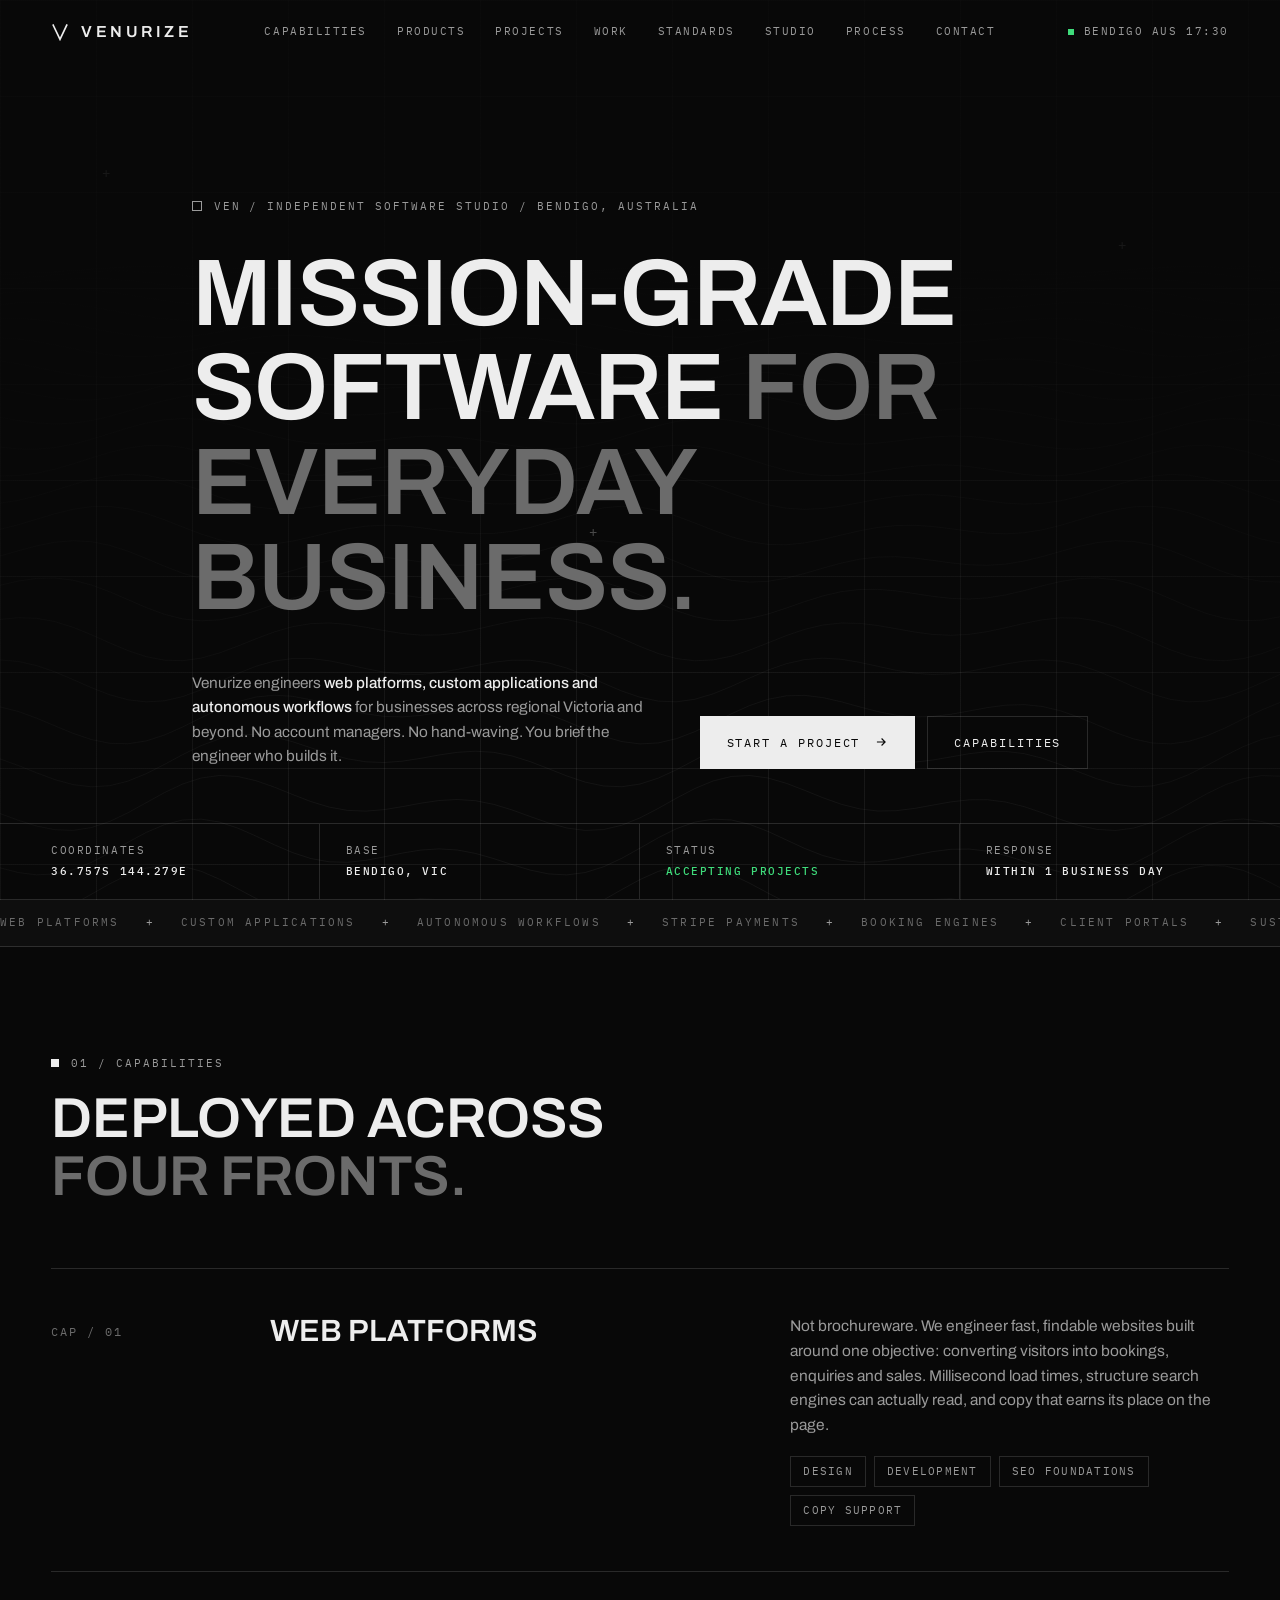
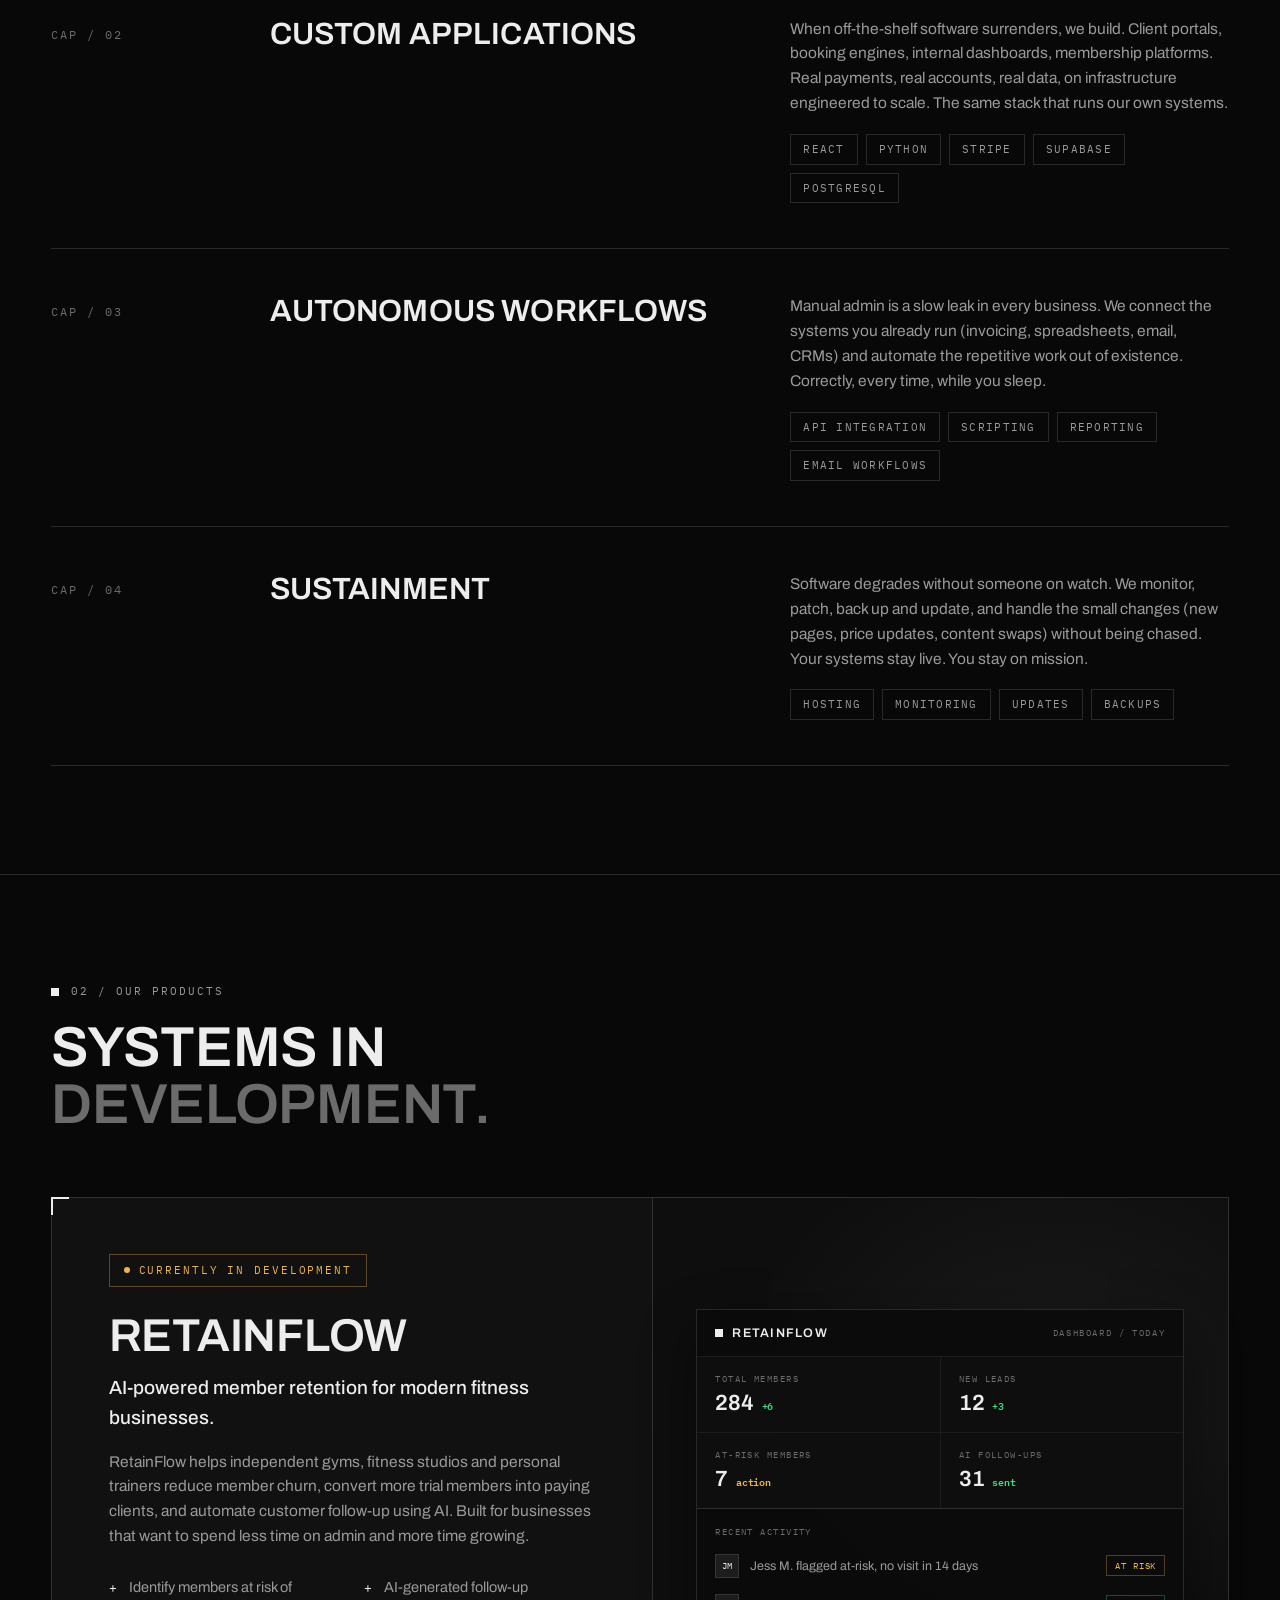
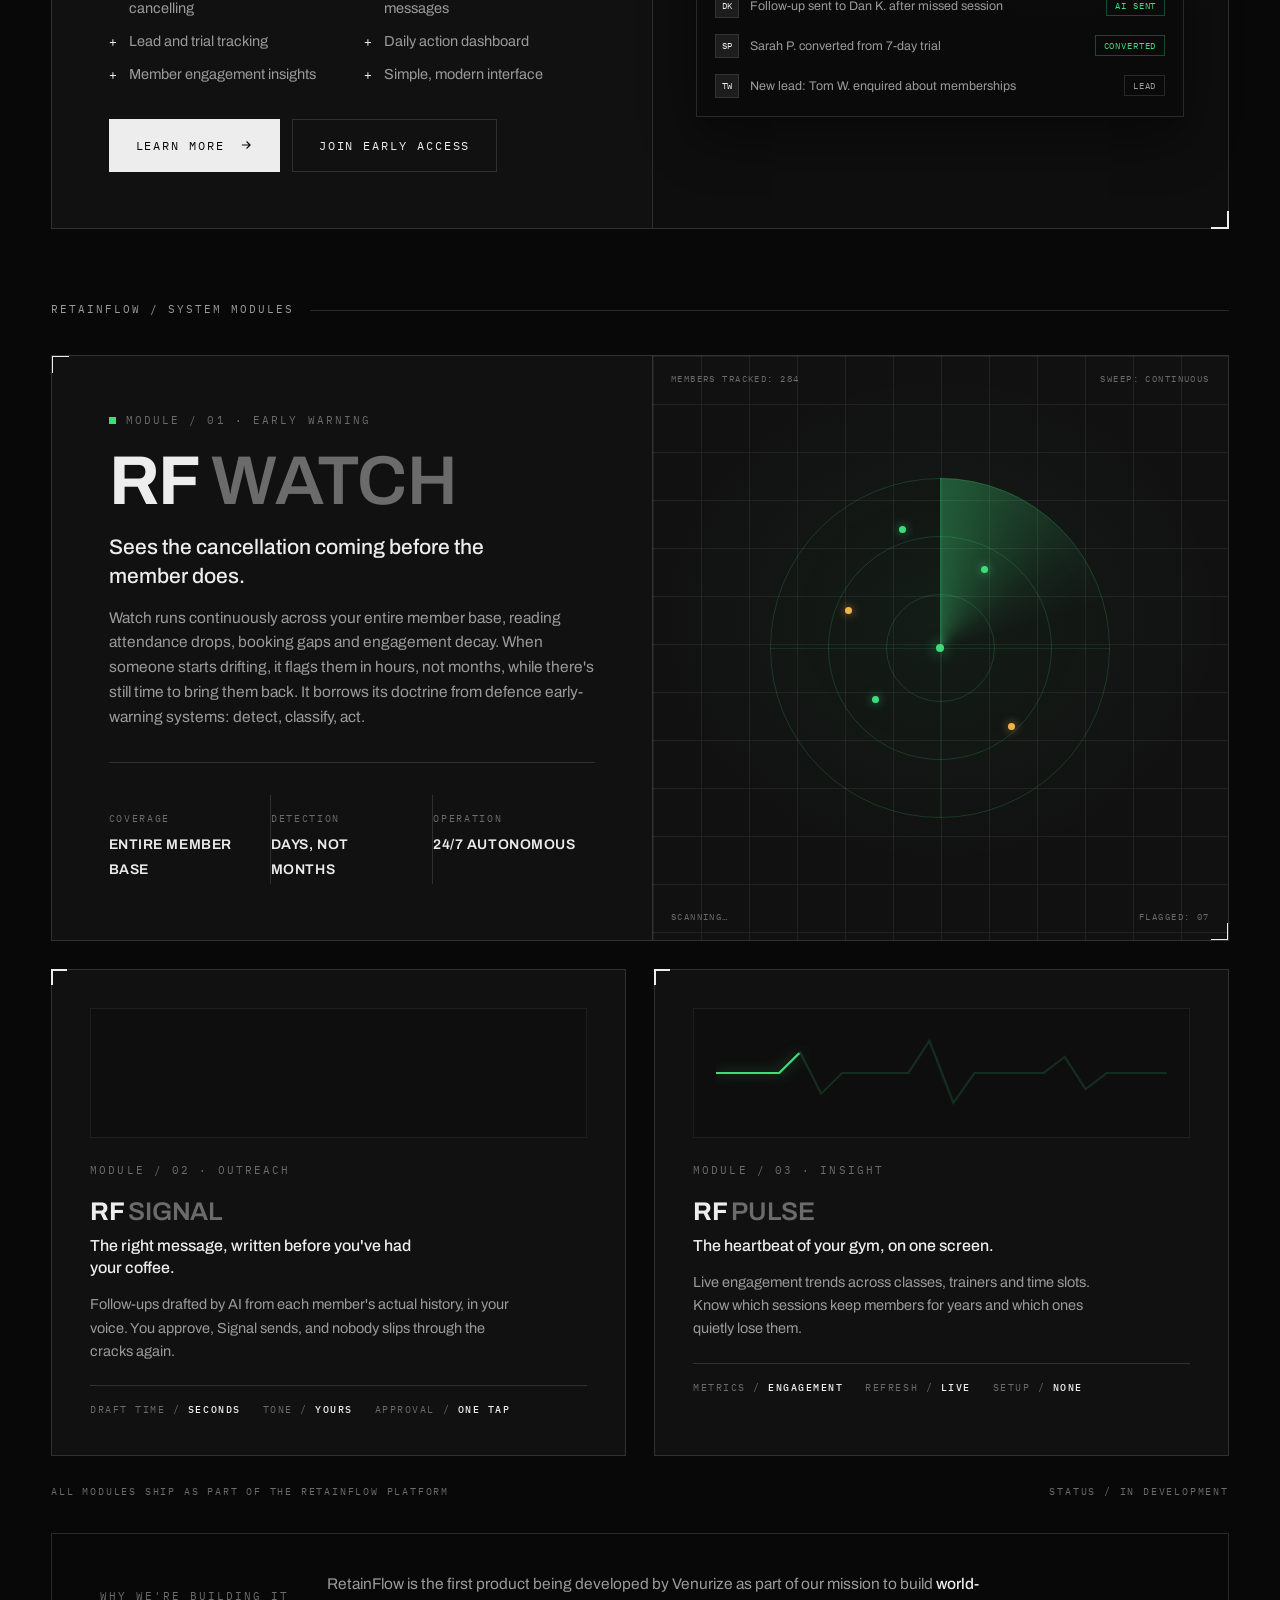
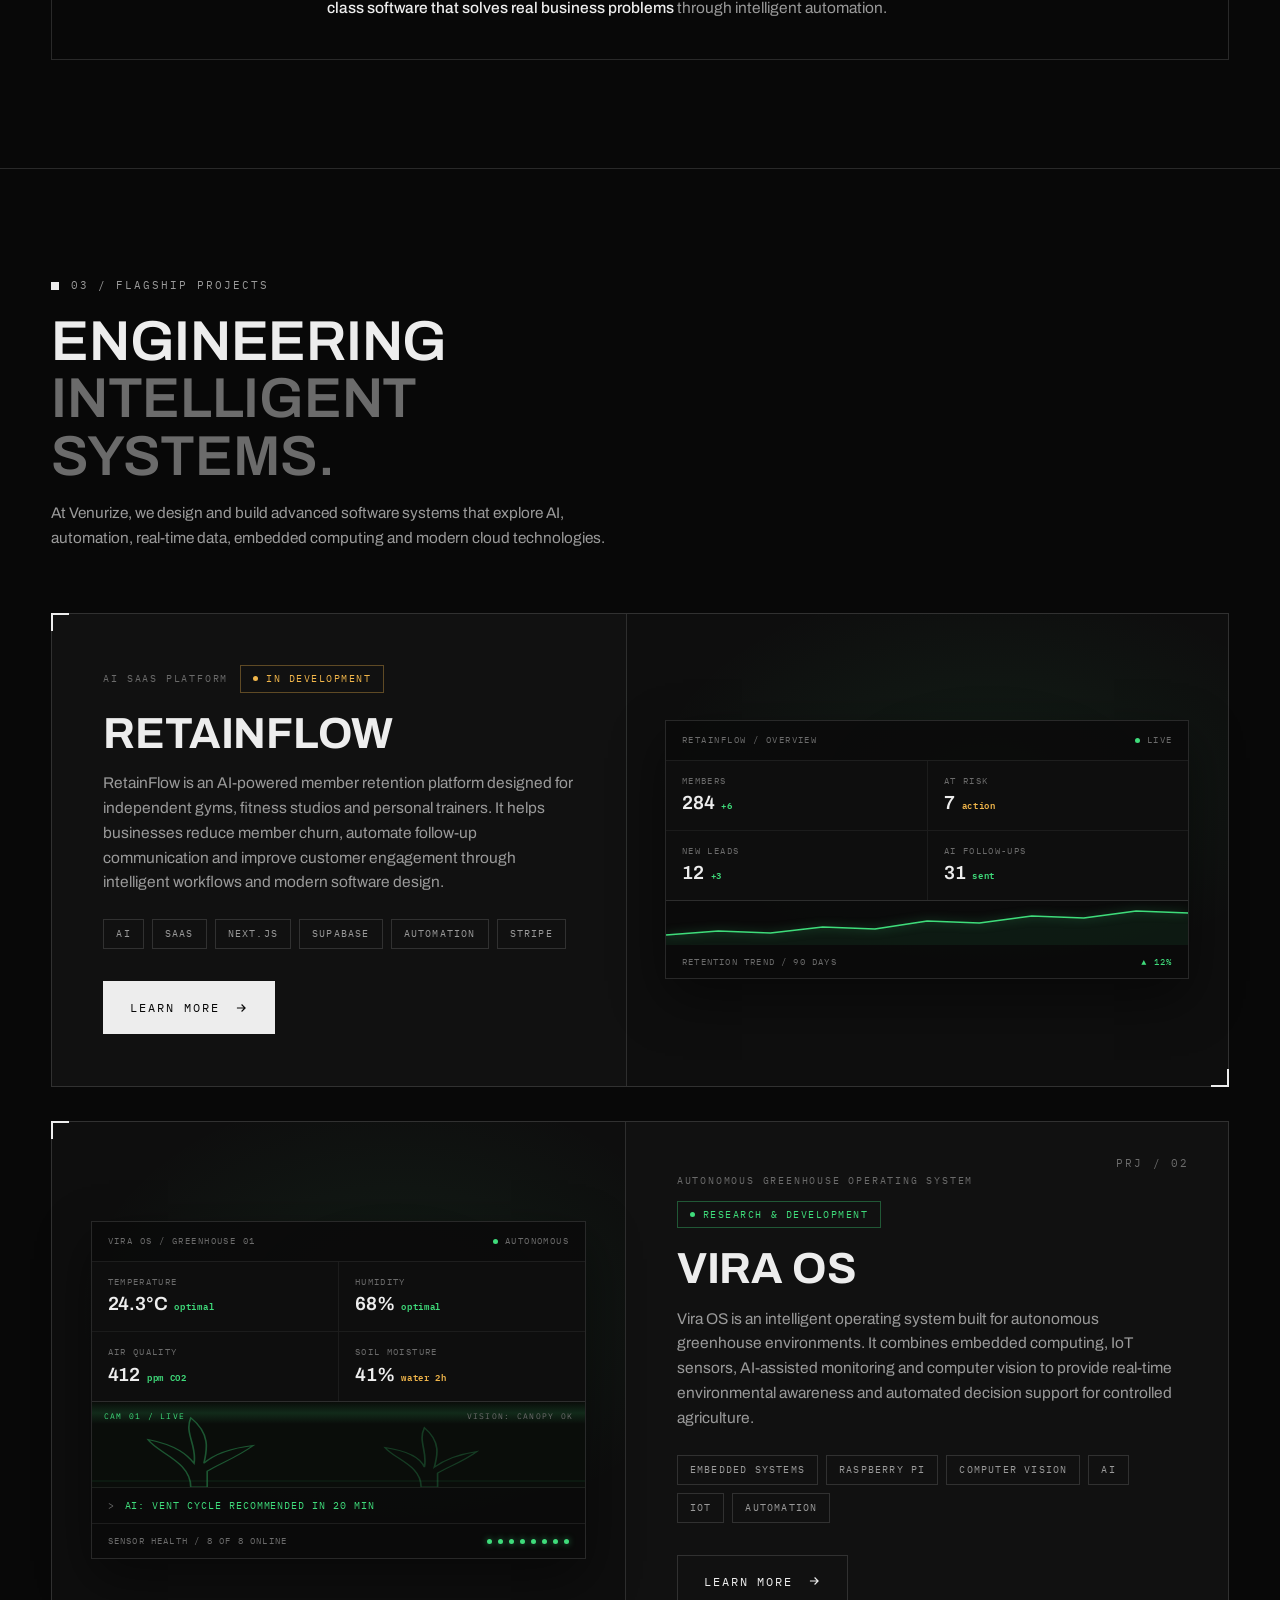
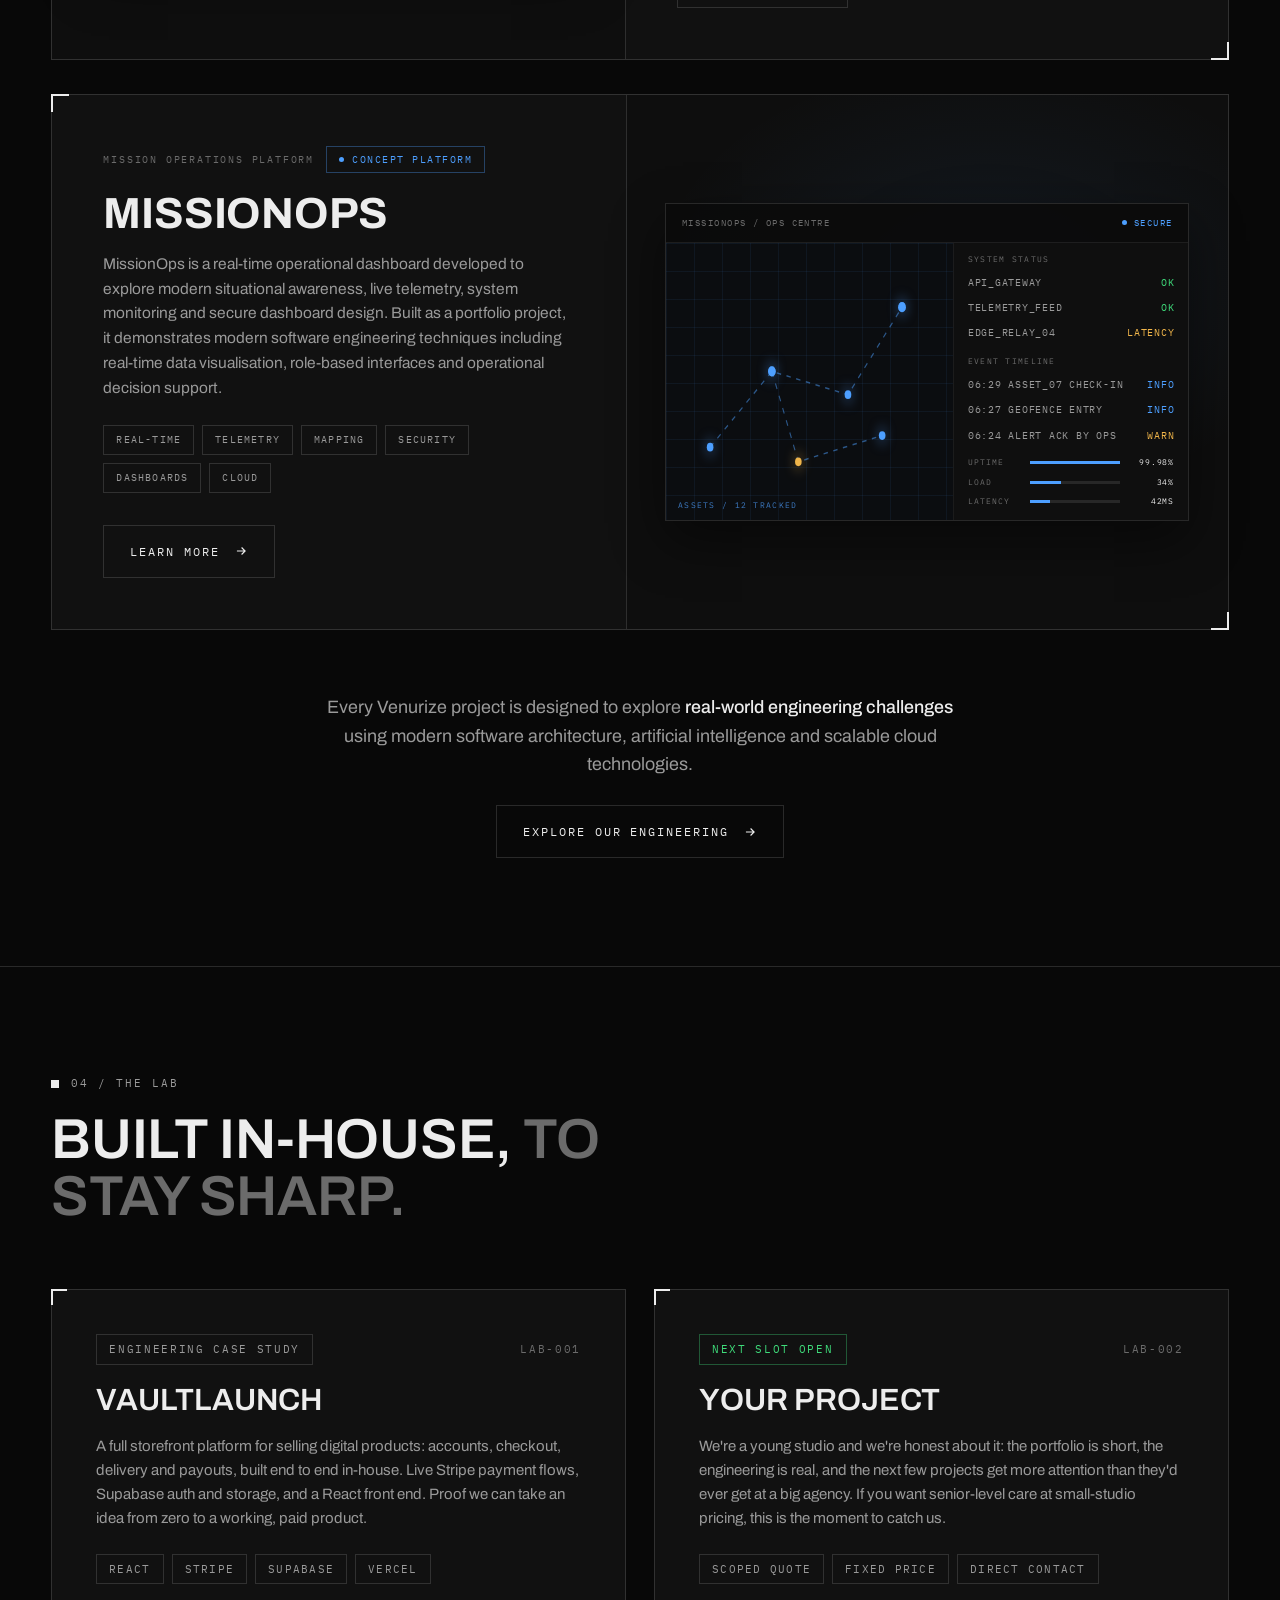
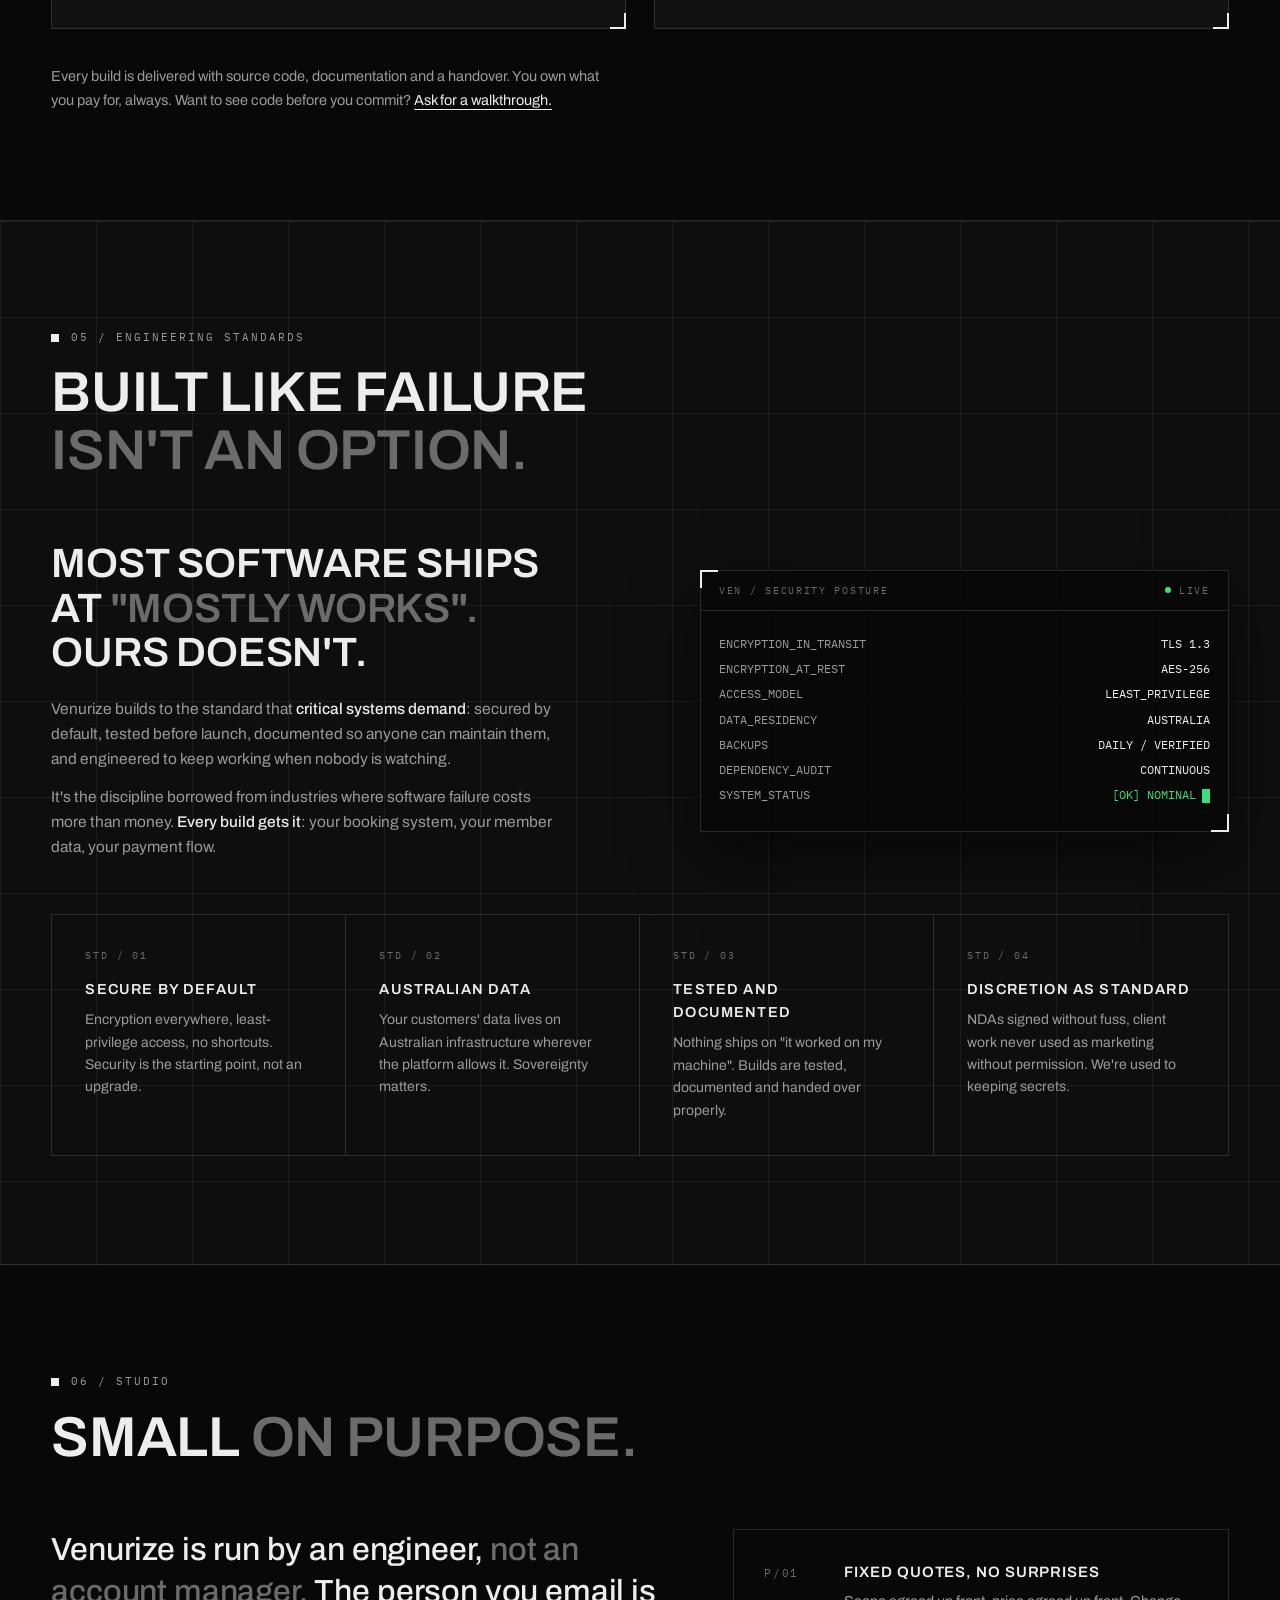
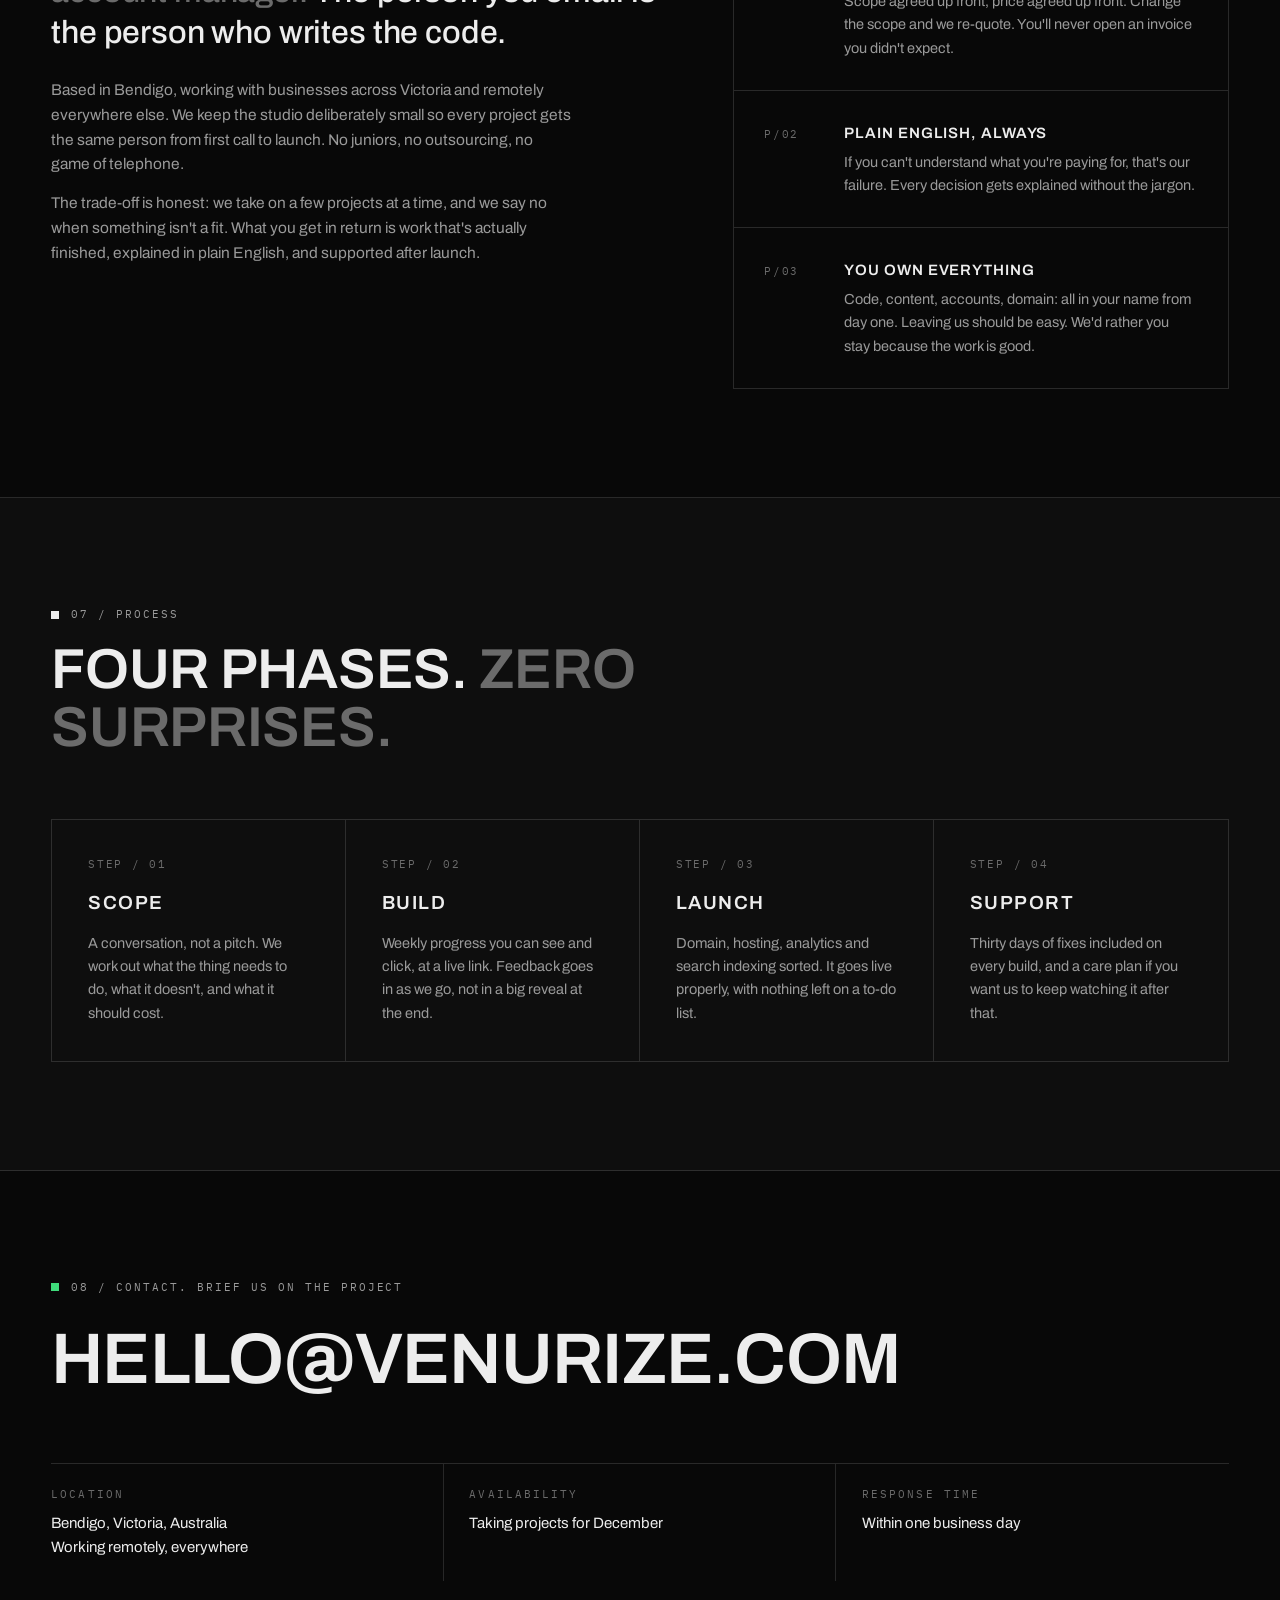
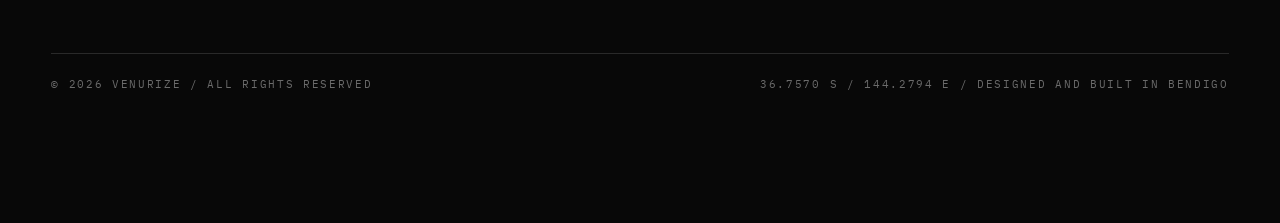
==== commit 545a49e2: "Add hero background video with canvas fallback Veo terrain flyover behind the hero headline: autopla" ====
--- a/index.html
+++ b/index.html
@@ -92,6 +92,14 @@
     background:radial-gradient(ellipse 90% 70% at 50% 100%,transparent 30%,rgba(8,8,8,.85) 100%);
   }
   #terrain{position:absolute;inset:0;width:100%;height:100%;z-index:0;opacity:.6;pointer-events:none}
+  .hero-vid{
+    position:absolute;inset:0;width:100%;height:100%;
+    object-fit:cover;z-index:0;pointer-events:none;
+    transform:scale(1.16);transform-origin:center;
+    filter:brightness(.65);
+    opacity:0;transition:opacity 1.4s ease;
+  }
+  .hero-vid.on{opacity:1}
   .s-val b,.t-v b{font-weight:inherit}
   .mock-act .act-row{animation:rowIn .5s var(--ease)}
   @keyframes rowIn{from{opacity:0;transform:translateY(-5px)}}
@@ -947,6 +955,9 @@
 
 <header id="top">
   <canvas id="terrain" aria-hidden="true"></canvas>
+  <video id="heroVid" class="hero-vid" muted loop playsinline preload="auto" aria-hidden="true">
+    <source src="terrain.mp4" type="video/mp4">
+  </video>
   <span class="crosshair" style="top:18%;left:8%" aria-hidden="true">+</span>
   <span class="crosshair" style="top:26%;right:12%" aria-hidden="true">+</span>
   <span class="crosshair" style="top:58%;left:46%" aria-hidden="true">+</span>
@@ -1587,6 +1598,18 @@
     frame();
   })();
 
+  // hero background video (canvas terrain stays as fallback)
+  (function(){
+    var v = document.getElementById('heroVid');
+    if (!v) return;
+    if (window.matchMedia('(prefers-reduced-motion: reduce)').matches){ v.remove(); return; }
+    v.muted = true;
+    var show = function(){ v.classList.add('on'); };
+    v.addEventListener('playing', show);
+    var p = v.play();
+    if (p && p.catch) p.catch(function(){ /* autoplay blocked: canvas fallback remains */ });
+  })();
+
   // live telemetry across dashboard mockups
   (function(){
     var mem = document.getElementById('mMembers'), fups = document.getElementById('mFups');
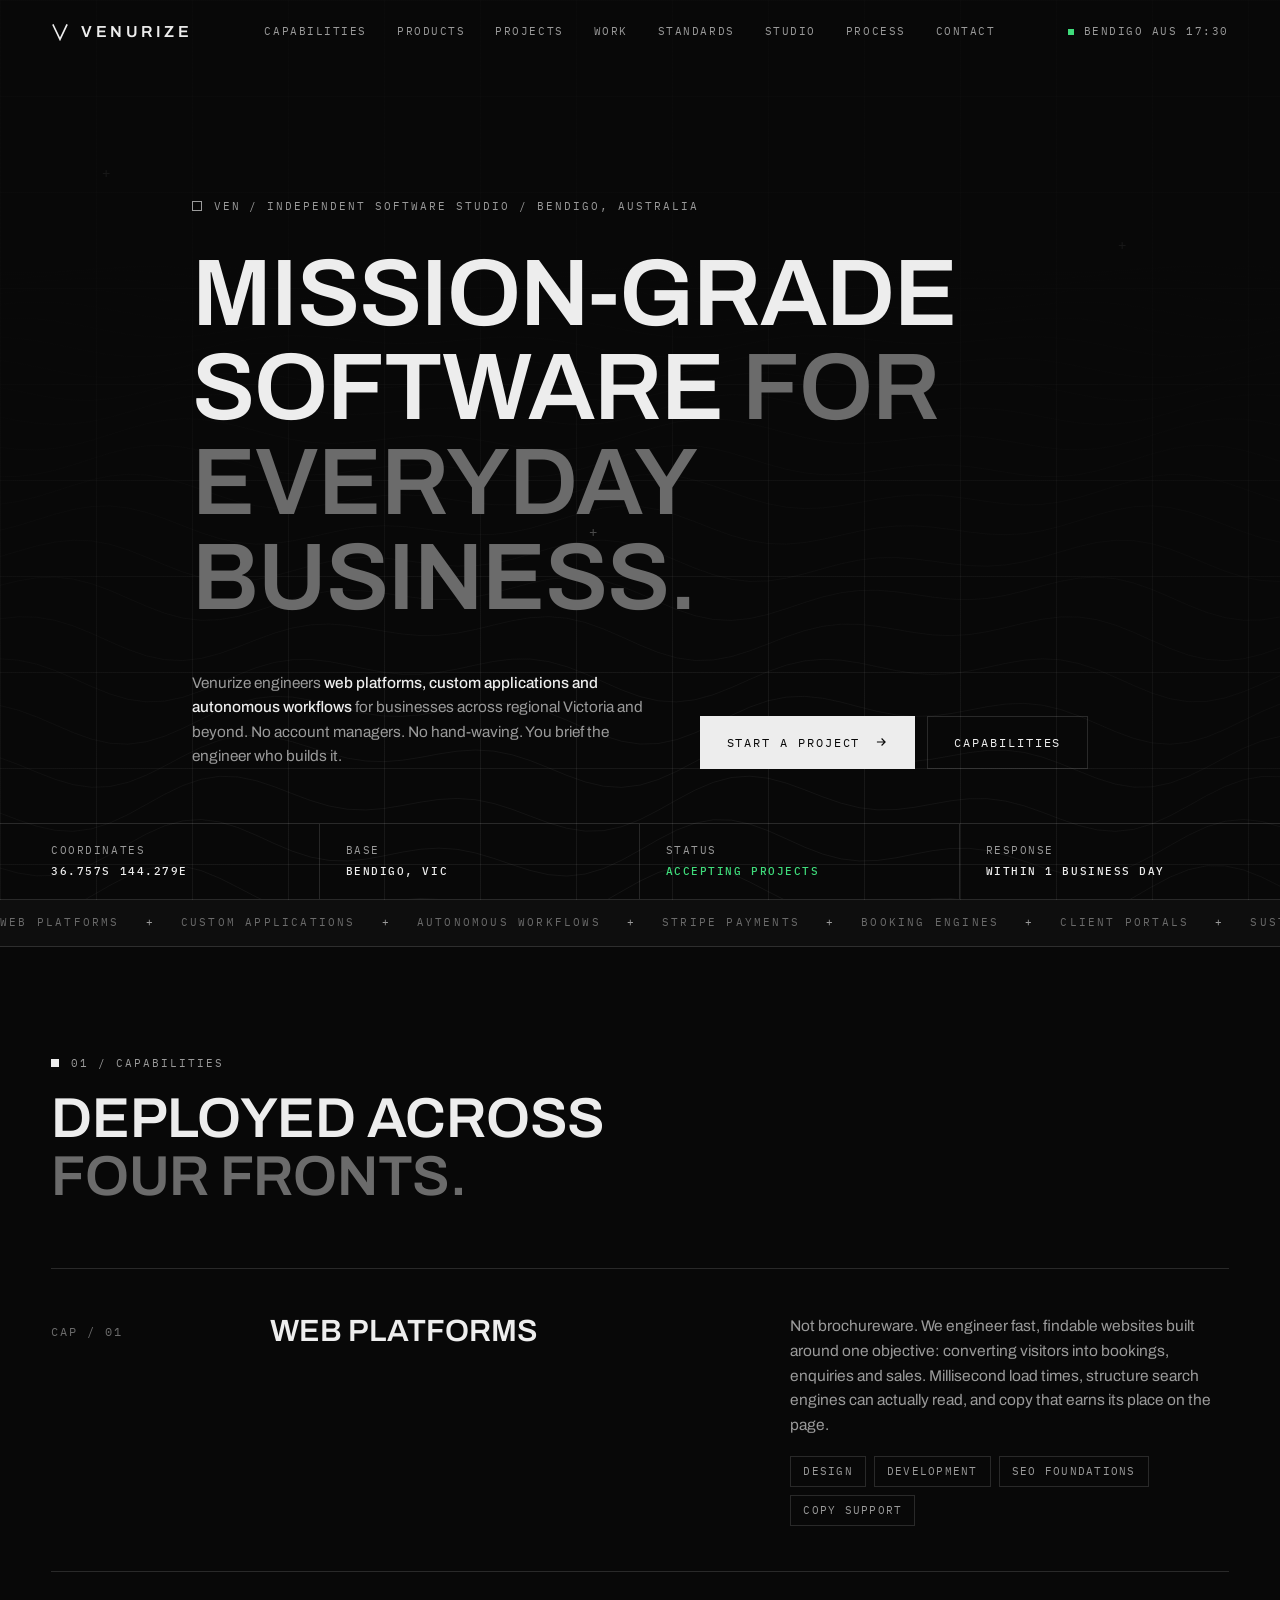
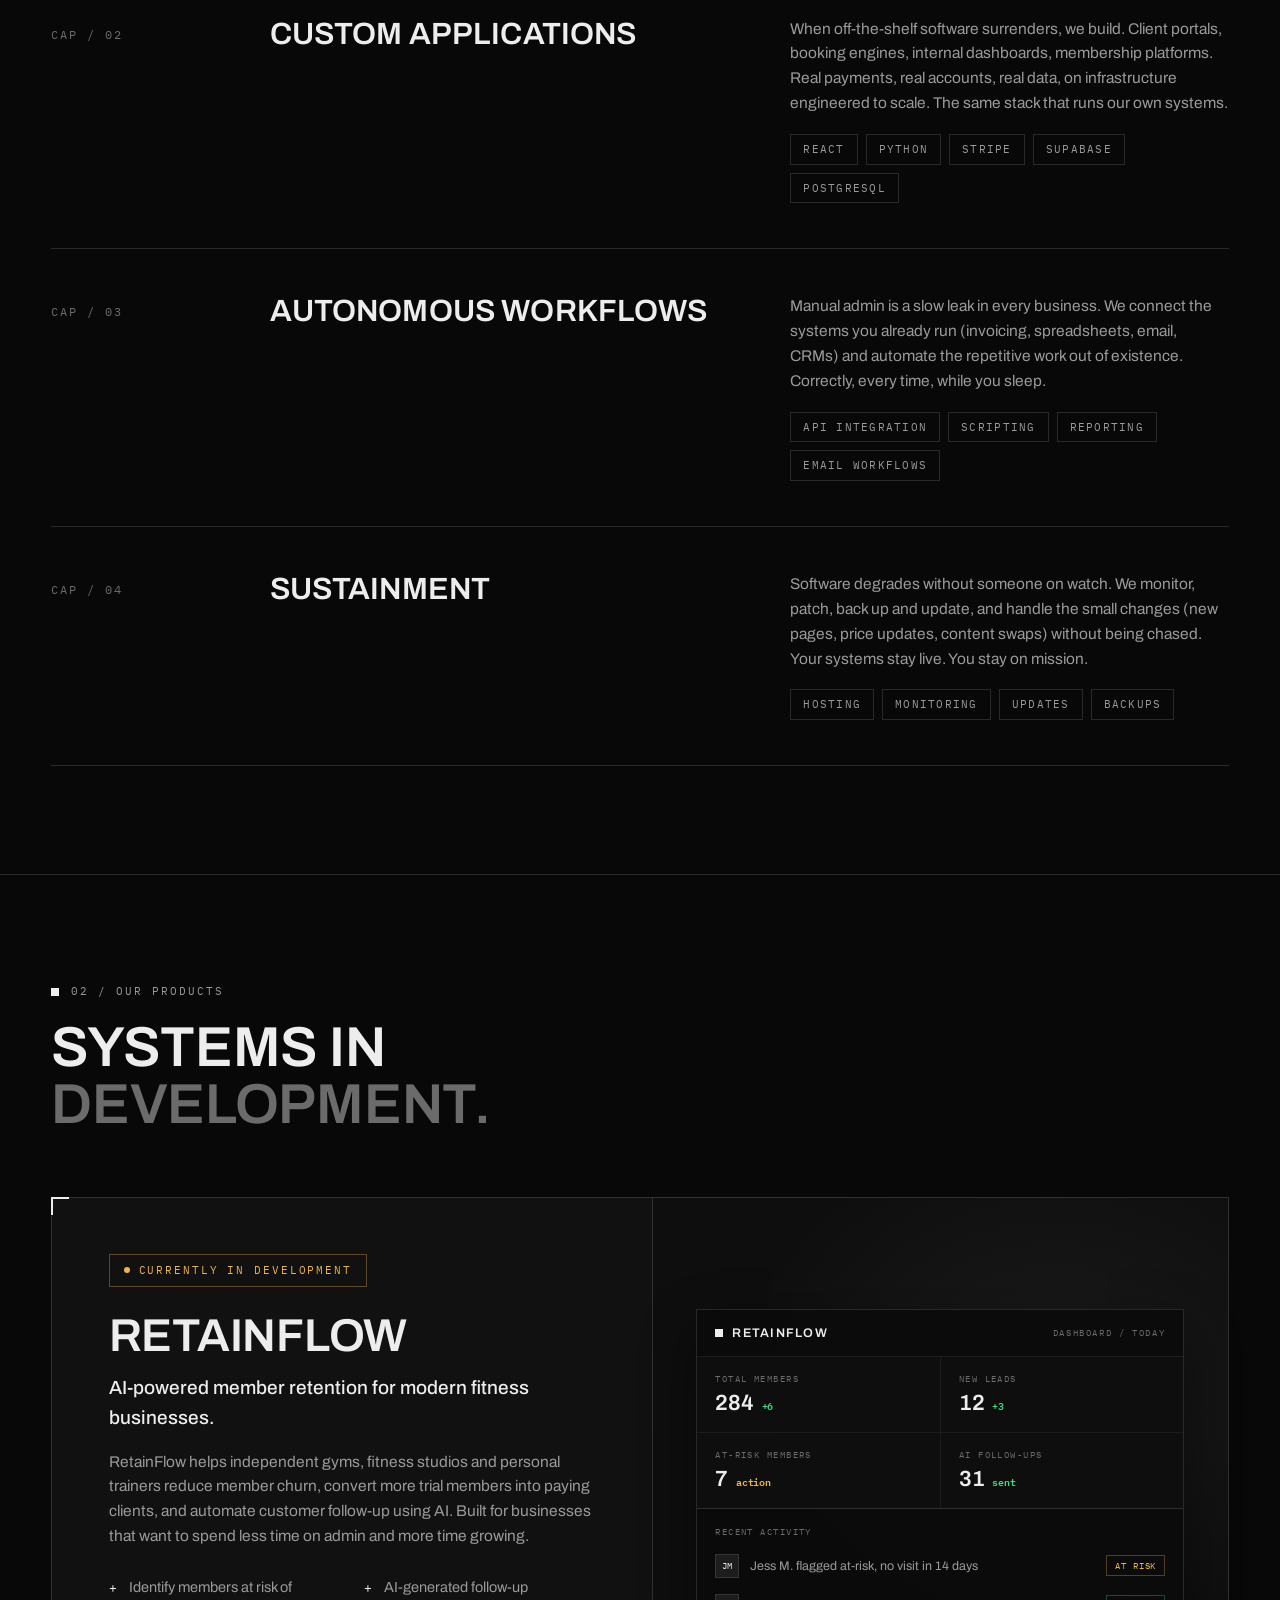
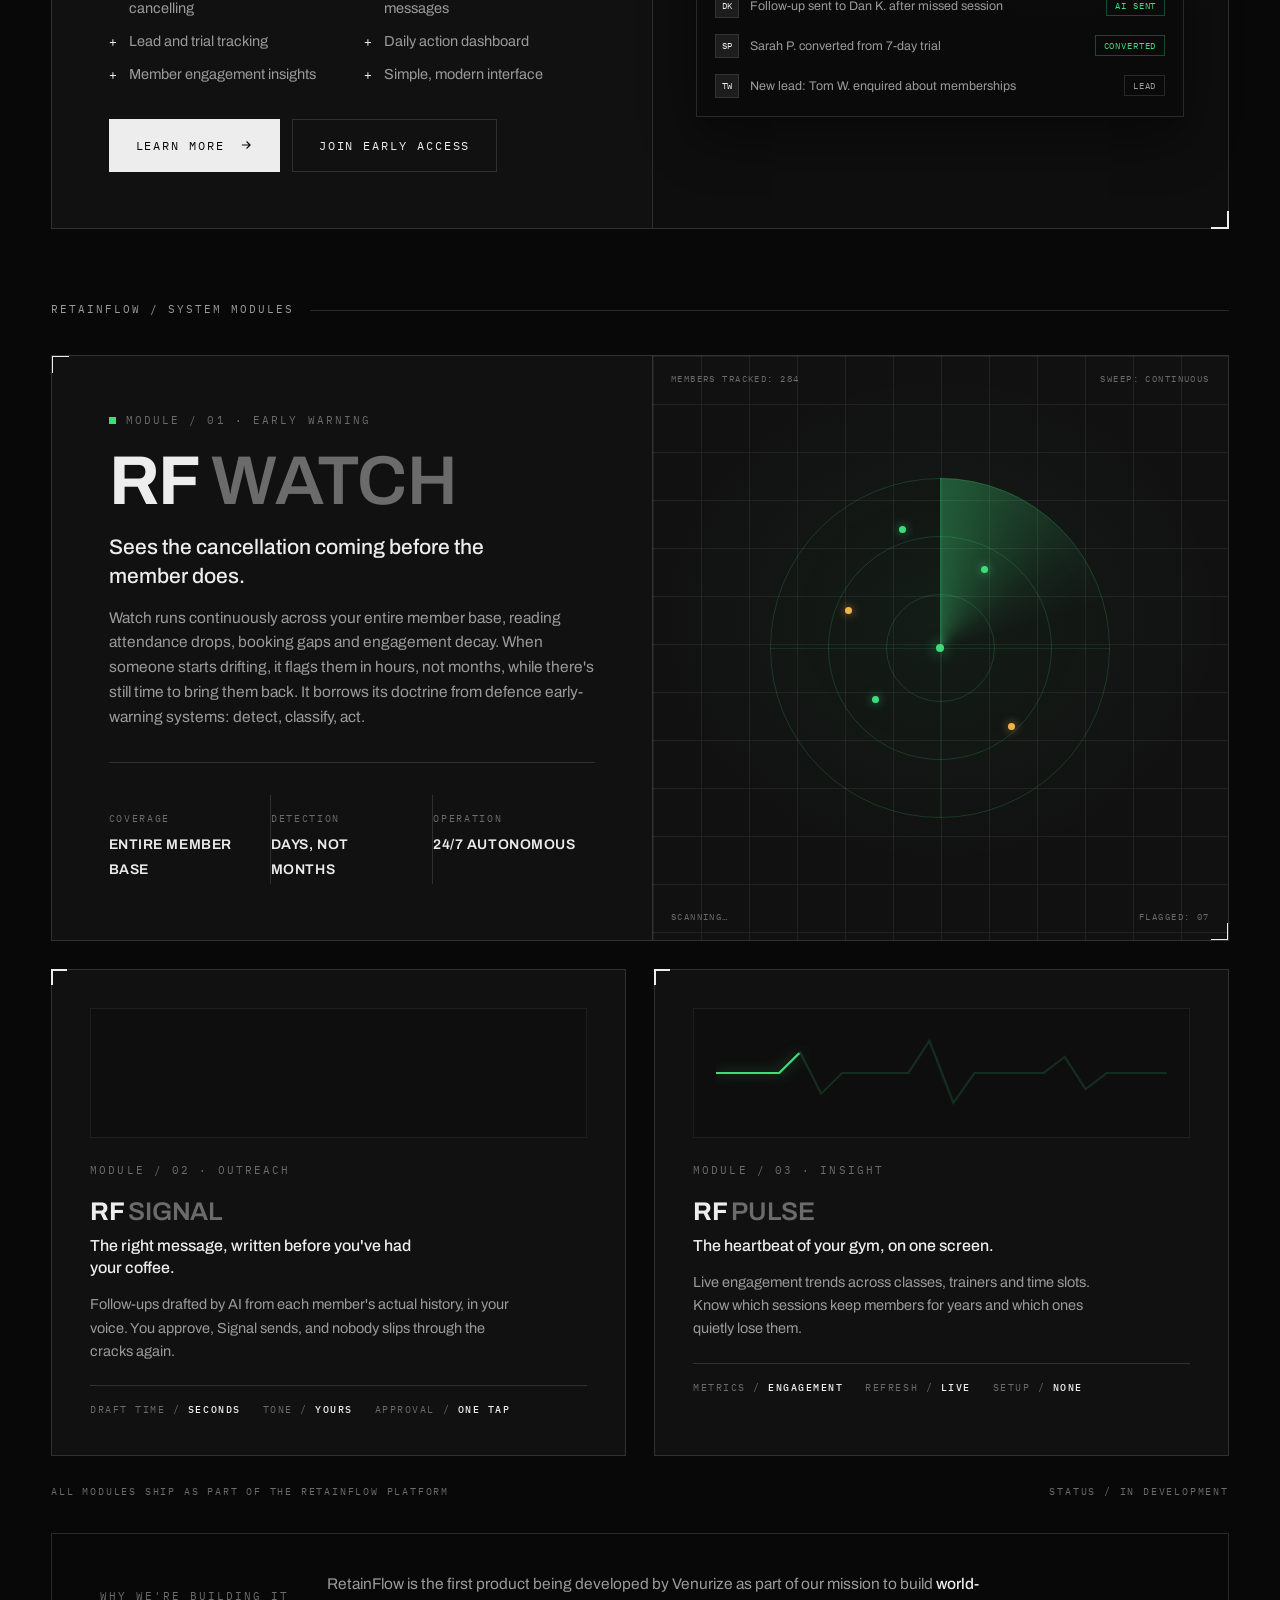
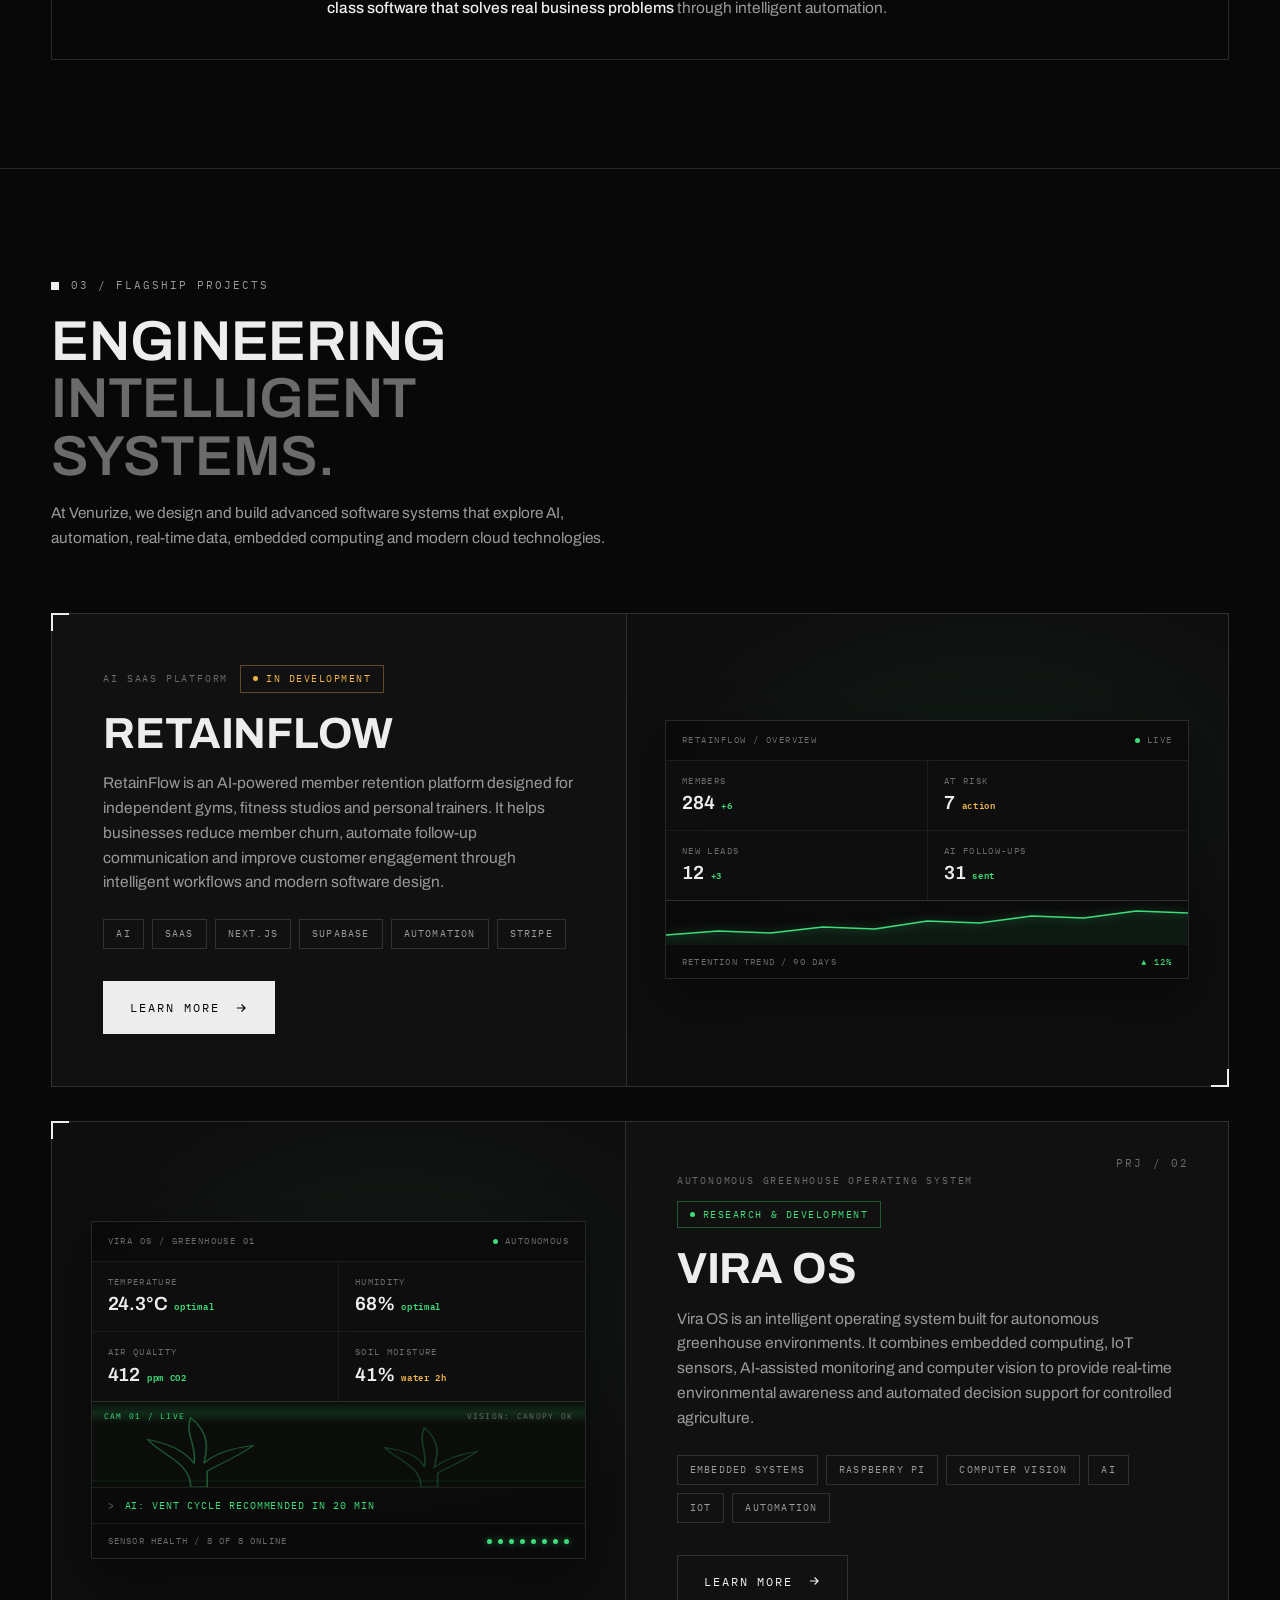
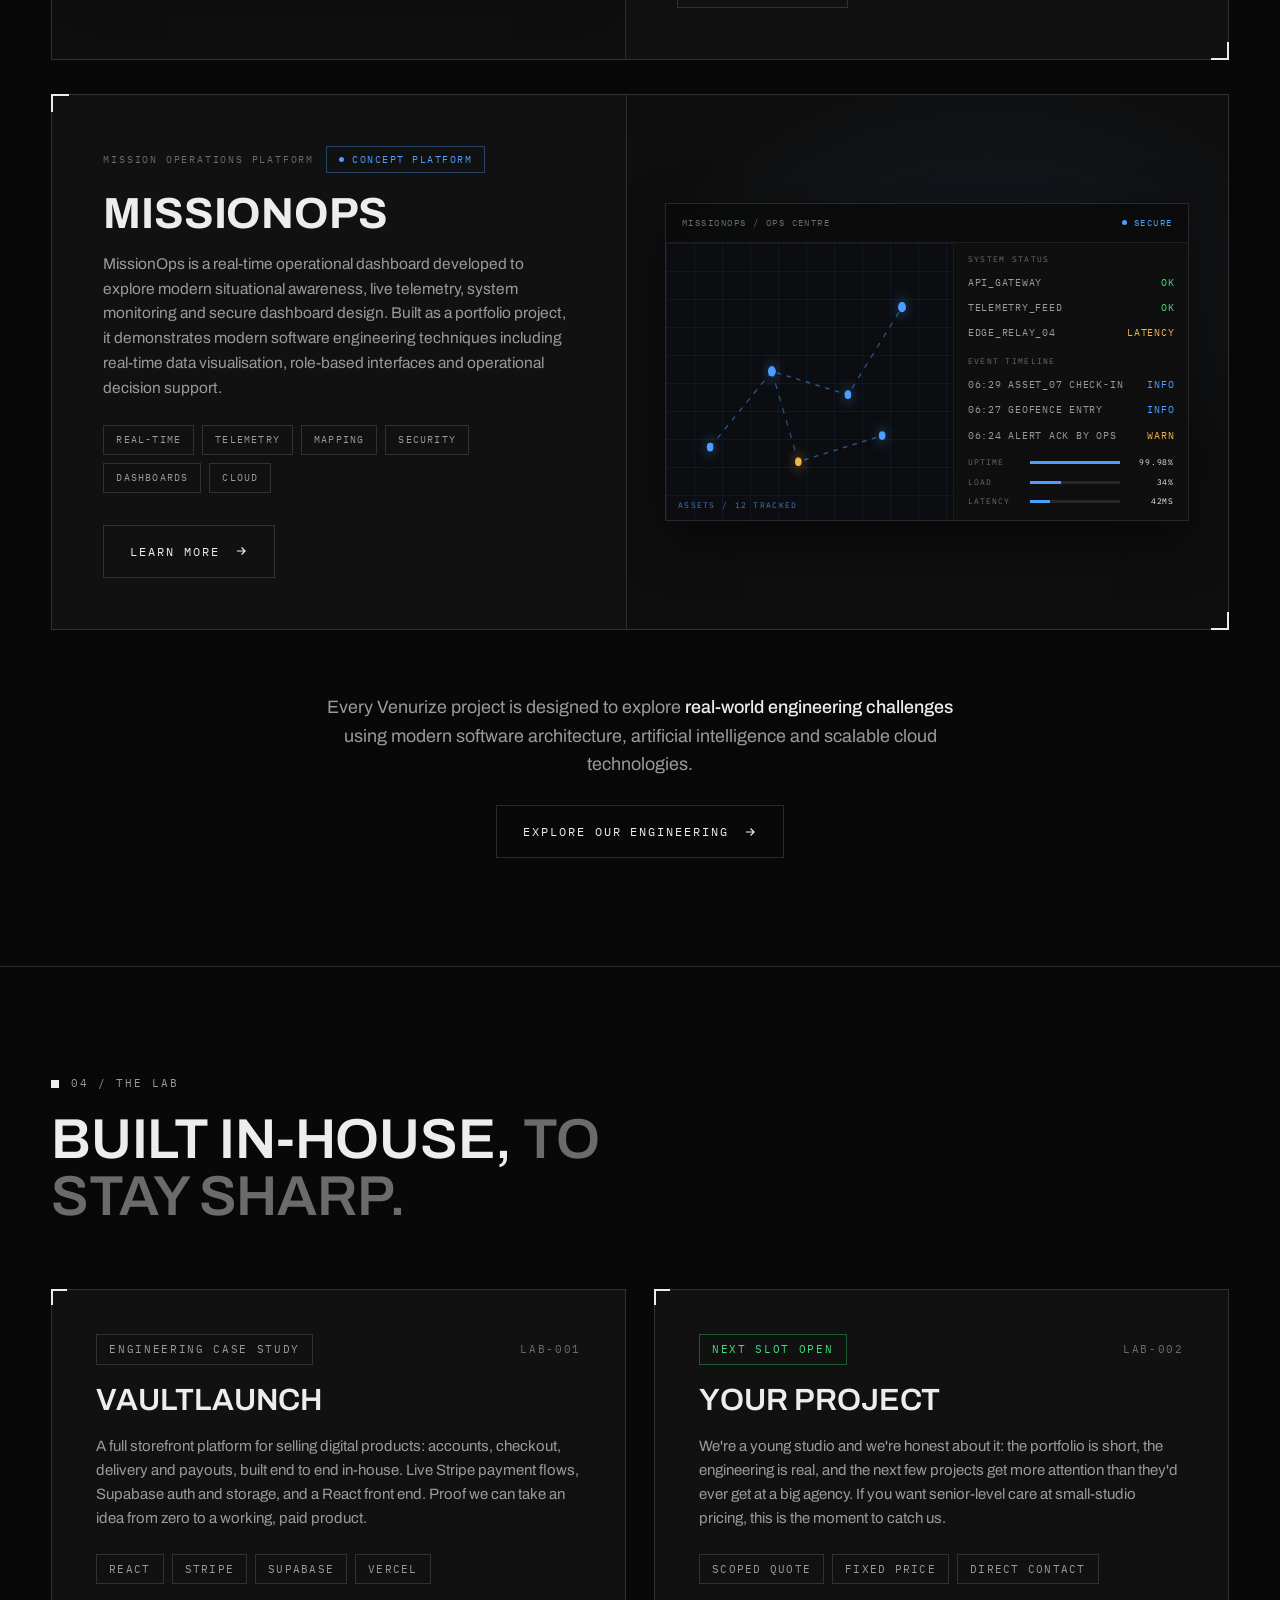
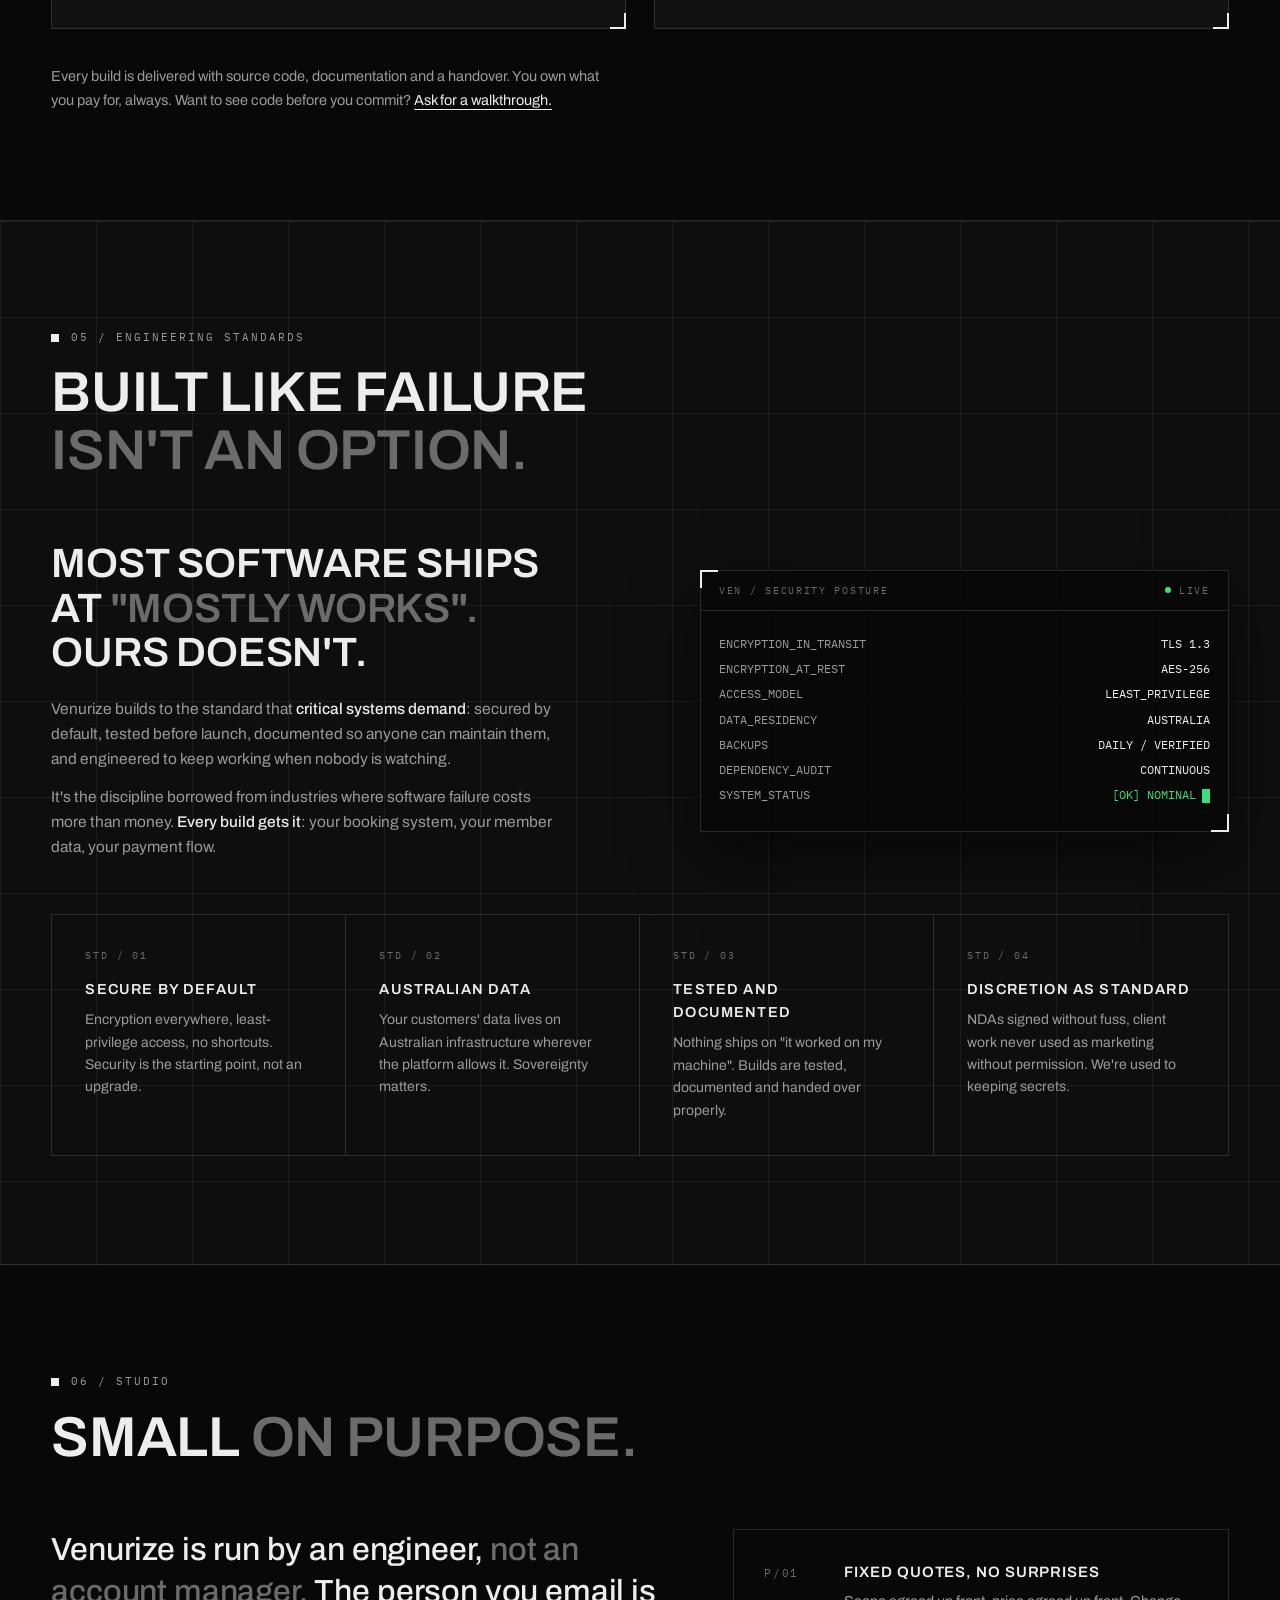
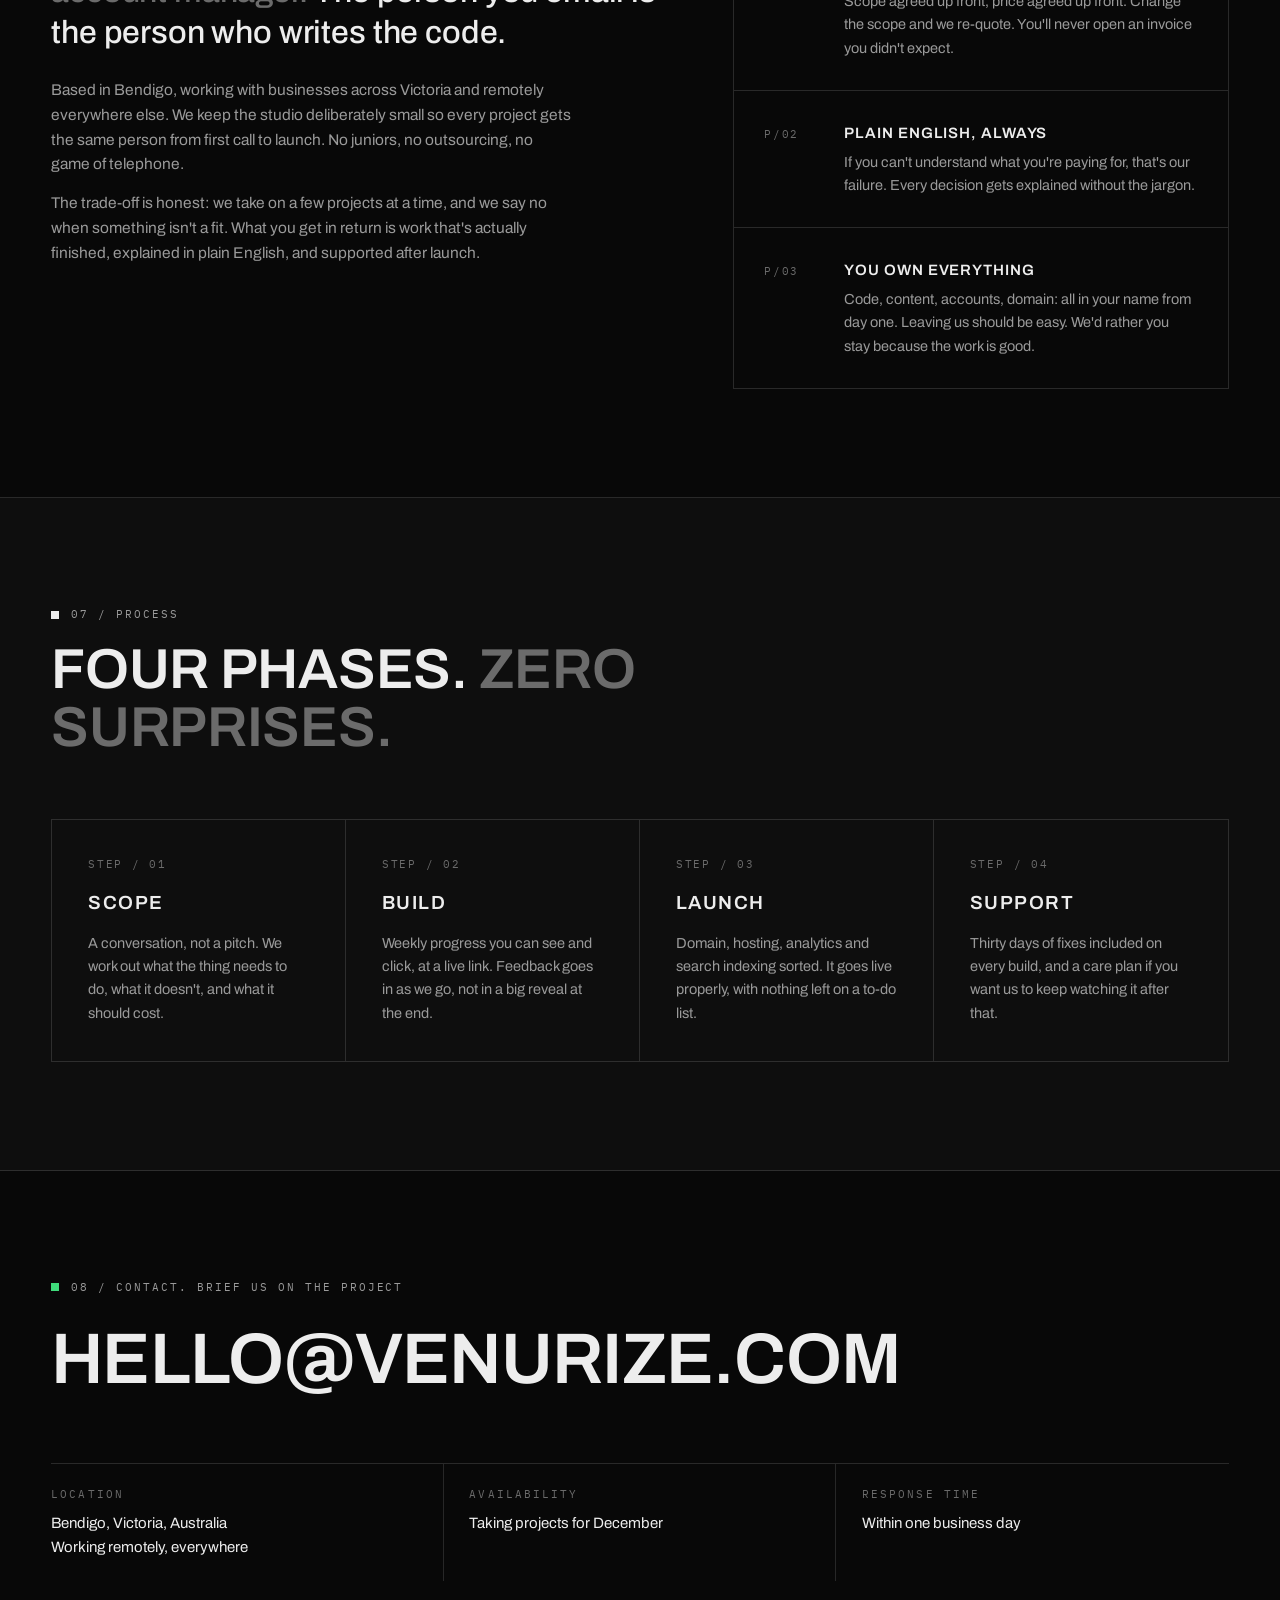
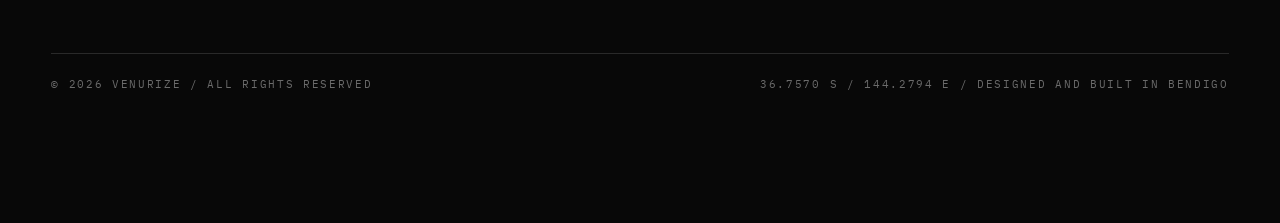
==== commit e5dfb386: "Add circuit and particle background videos, lazy loaded Circuit board macro behind the Vira OS mocku" ====
--- a/index.html
+++ b/index.html
@@ -100,6 +100,22 @@
     opacity:0;transition:opacity 1.4s ease;
   }
   .hero-vid.on{opacity:1}
+  .viz-vid{
+    position:absolute;inset:0;width:100%;height:100%;
+    object-fit:cover;transform:scale(1.16);filter:brightness(.5);
+    opacity:0;transition:opacity 1.2s ease;pointer-events:none;
+  }
+  .viz-vid.on{opacity:.45}
+  .fp-viz{overflow:hidden}
+  .fp-viz .panel{position:relative;z-index:1}
+  .sec-vid{
+    position:absolute;inset:0;width:100%;height:100%;
+    object-fit:cover;transform:scale(1.16);filter:brightness(.45);
+    opacity:0;transition:opacity 1.2s ease;pointer-events:none;z-index:0;
+  }
+  .sec-vid.on{opacity:.3}
+  #standards{overflow:hidden}
+  #standards .wrap{position:relative;z-index:1}
   .s-val b,.t-v b{font-weight:inherit}
   .mock-act .act-row{animation:rowIn .5s var(--ease)}
   @keyframes rowIn{from{opacity:0;transform:translateY(-5px)}}
@@ -1254,6 +1270,9 @@
           </div>
         </div>
         <div class="fp-viz">
+          <video class="viz-vid bg-vid" muted loop playsinline preload="none" aria-hidden="true">
+            <source src="circuit.mp4" type="video/mp4">
+          </video>
           <div class="panel" role="img" aria-label="Vira OS greenhouse dashboard mockup showing temperature, humidity, air quality, soil moisture, camera feed and sensor health">
             <div class="panel-head">
               <span>Vira OS / Greenhouse 01</span>
@@ -1386,6 +1405,9 @@
 </section>
 
 <section id="standards" class="sec-pad">
+  <video class="sec-vid bg-vid" muted loop playsinline preload="none" aria-hidden="true">
+    <source src="particles.mp4" type="video/mp4">
+  </video>
   <div class="wrap">
     <div class="sec-head reveal">
       <div class="sec-label mono">05 / Engineering standards</div>
@@ -1610,6 +1632,27 @@
     if (p && p.catch) p.catch(function(){ /* autoplay blocked: canvas fallback remains */ });
   })();
 
+  // lazy background videos: play only while on screen
+  (function(){
+    var vids = document.querySelectorAll('.bg-vid');
+    if (!vids.length) return;
+    if (window.matchMedia('(prefers-reduced-motion: reduce)').matches){
+      vids.forEach(function(v){ v.remove(); });
+      return;
+    }
+    var vio = new IntersectionObserver(function(entries){
+      entries.forEach(function(e){
+        var v = e.target;
+        if (e.isIntersecting){ v.muted = true; var p = v.play(); if (p && p.catch) p.catch(function(){}); }
+        else { v.pause(); }
+      });
+    }, {rootMargin:'240px 0px'});
+    vids.forEach(function(v){
+      v.addEventListener('playing', function(){ v.classList.add('on'); });
+      vio.observe(v);
+    });
+  })();
+
   // live telemetry across dashboard mockups
   (function(){
     var mem = document.getElementById('mMembers'), fups = document.getElementById('mFups');
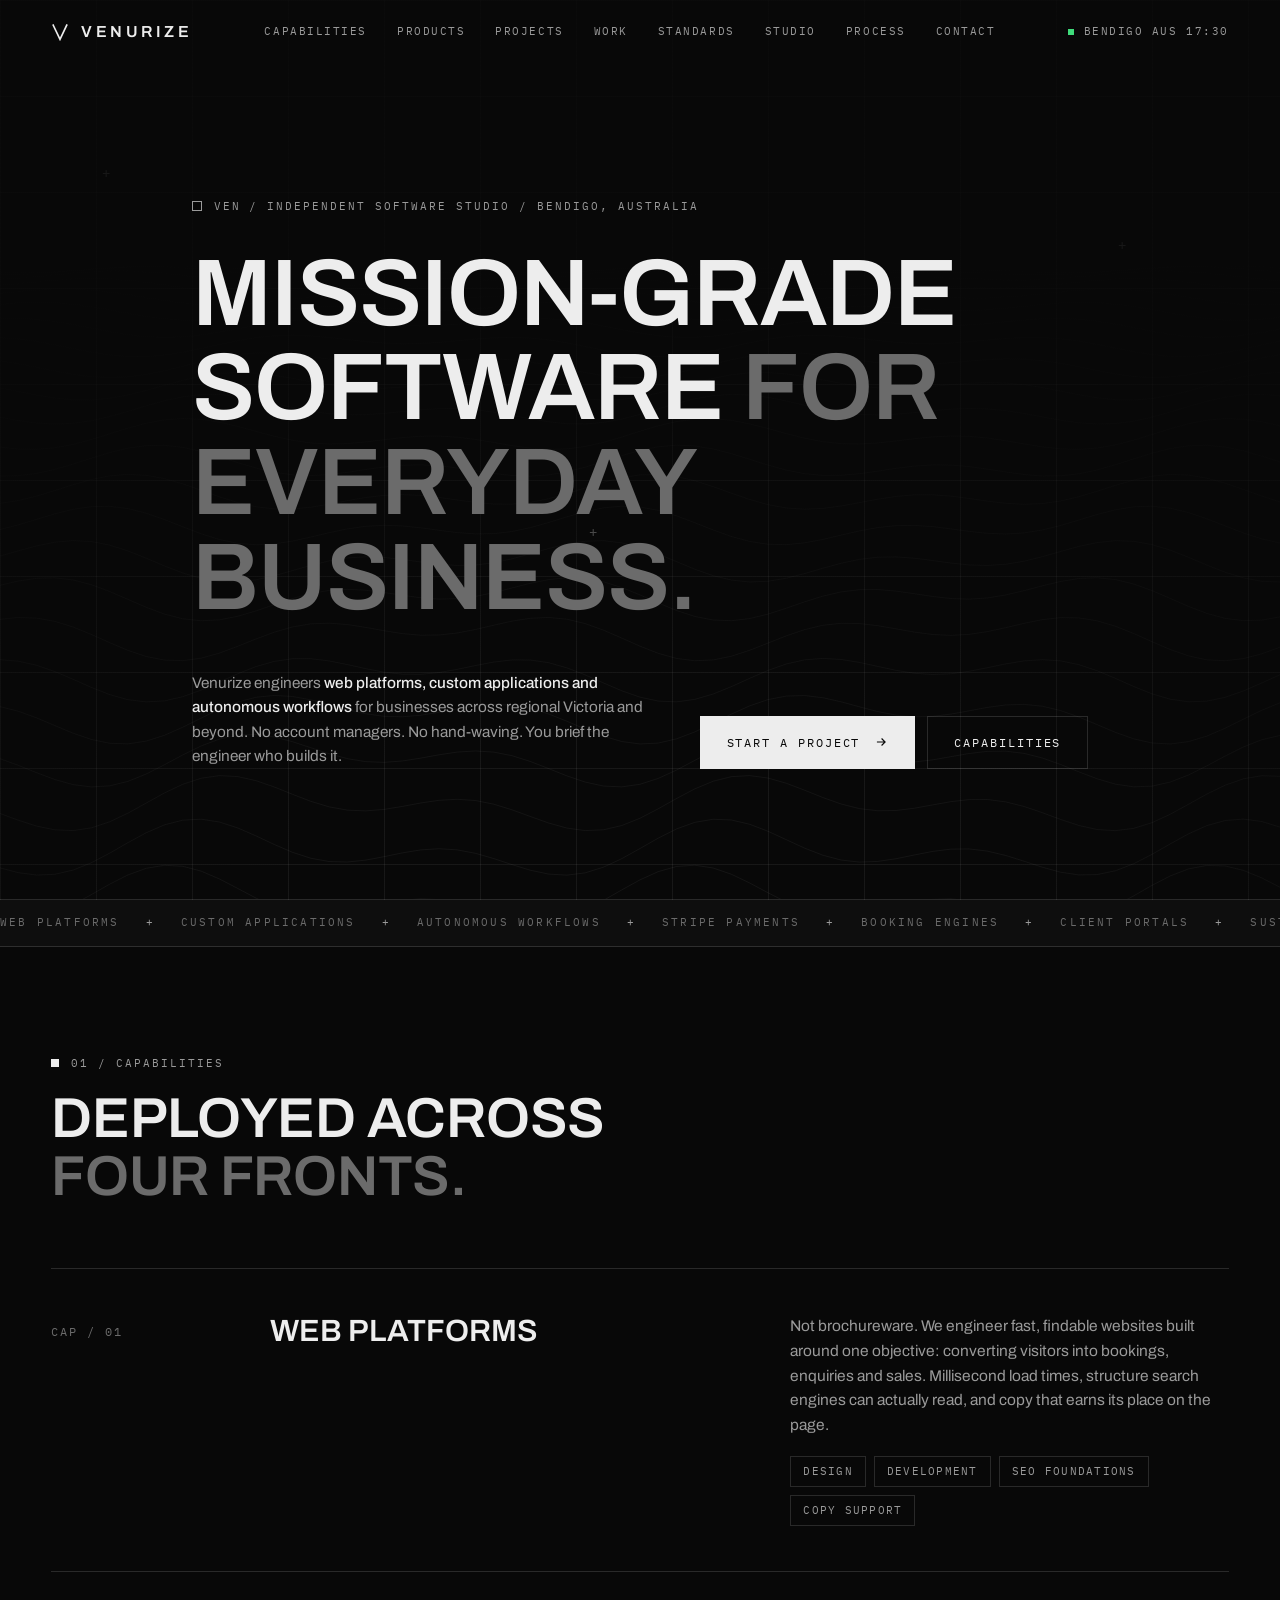
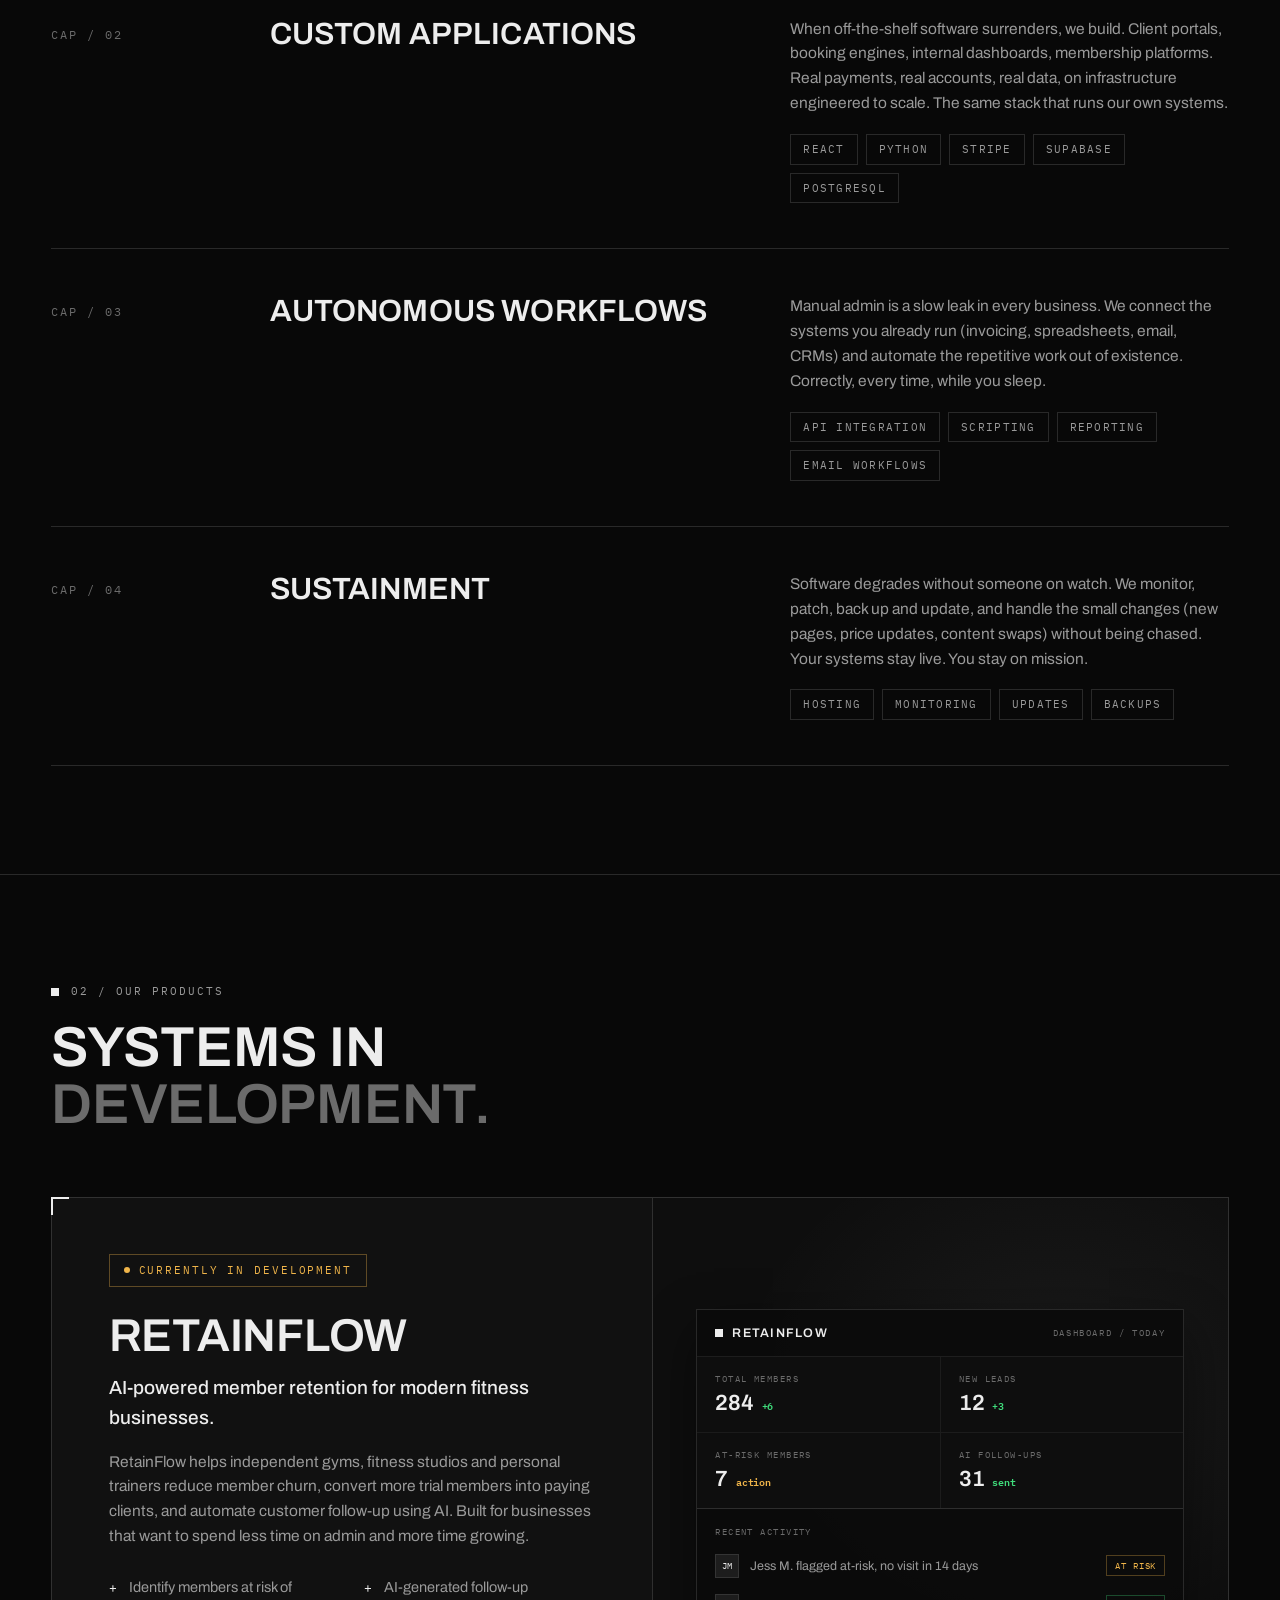
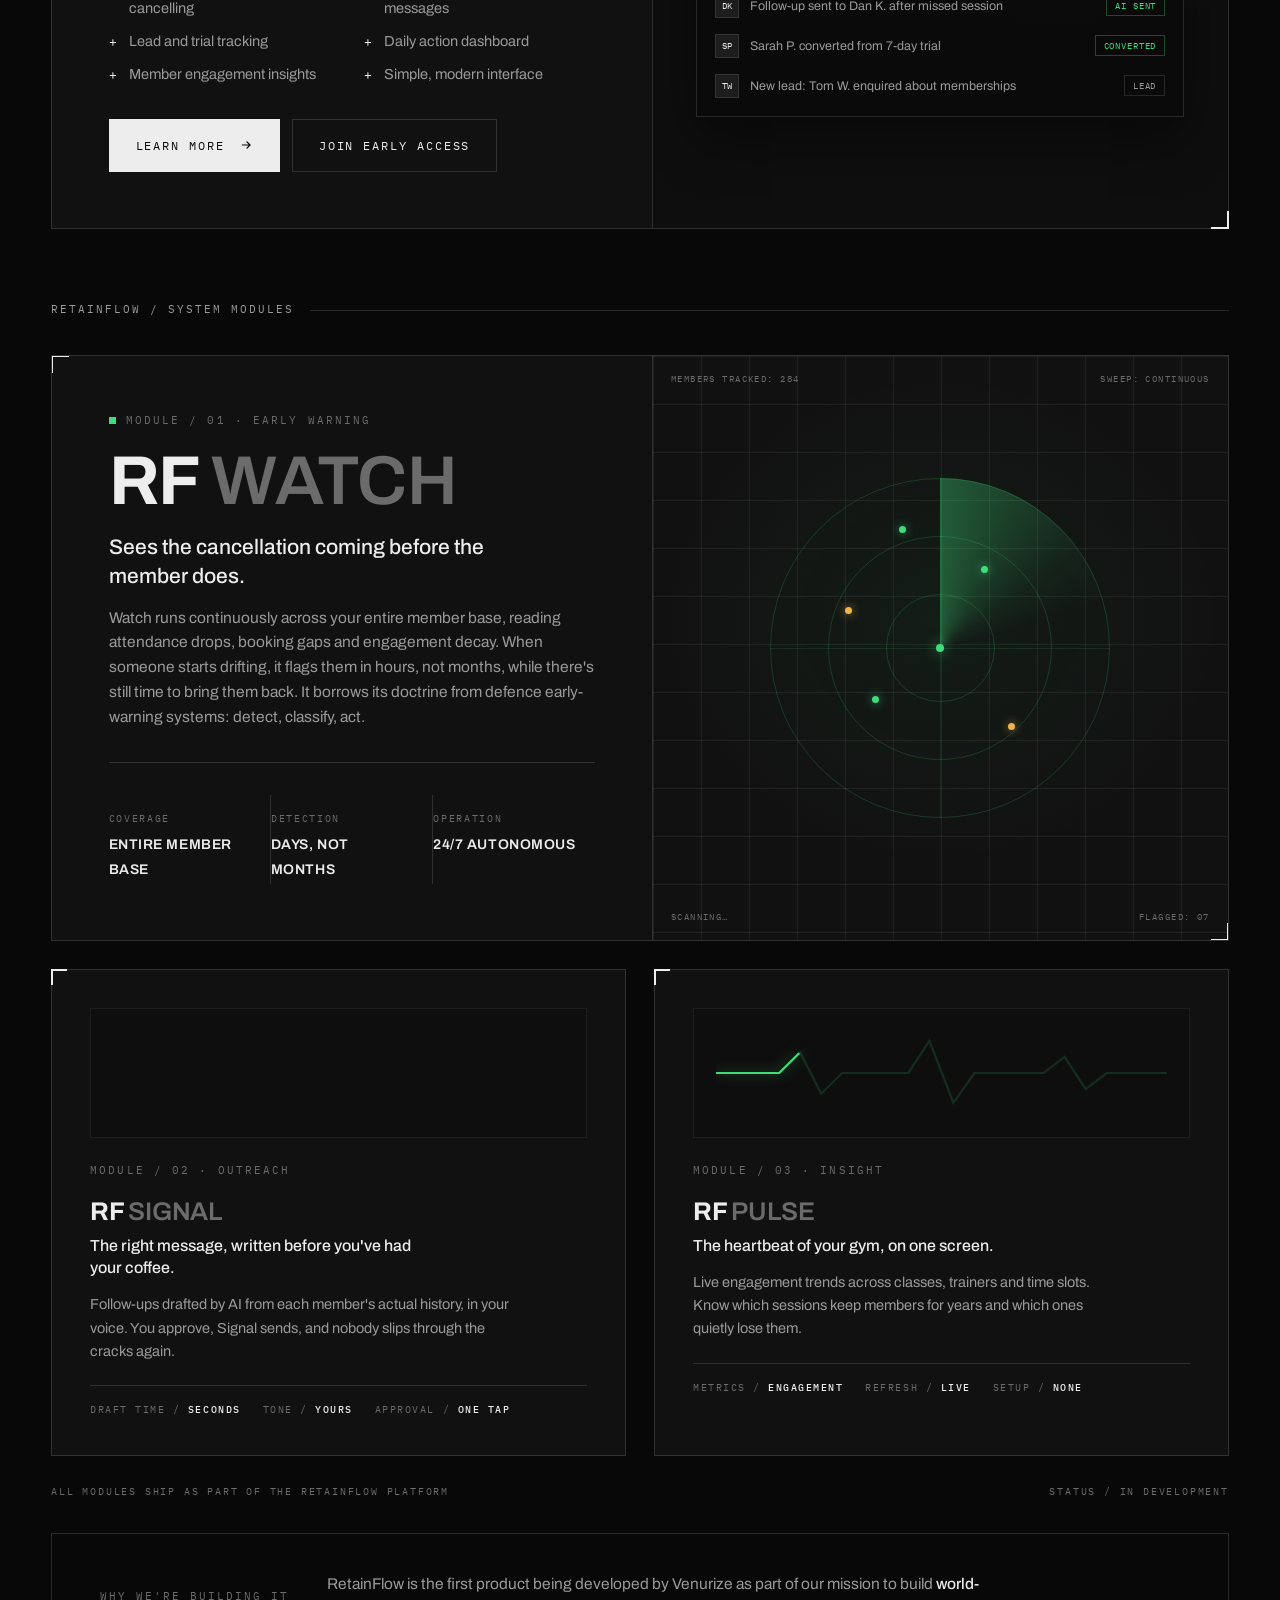
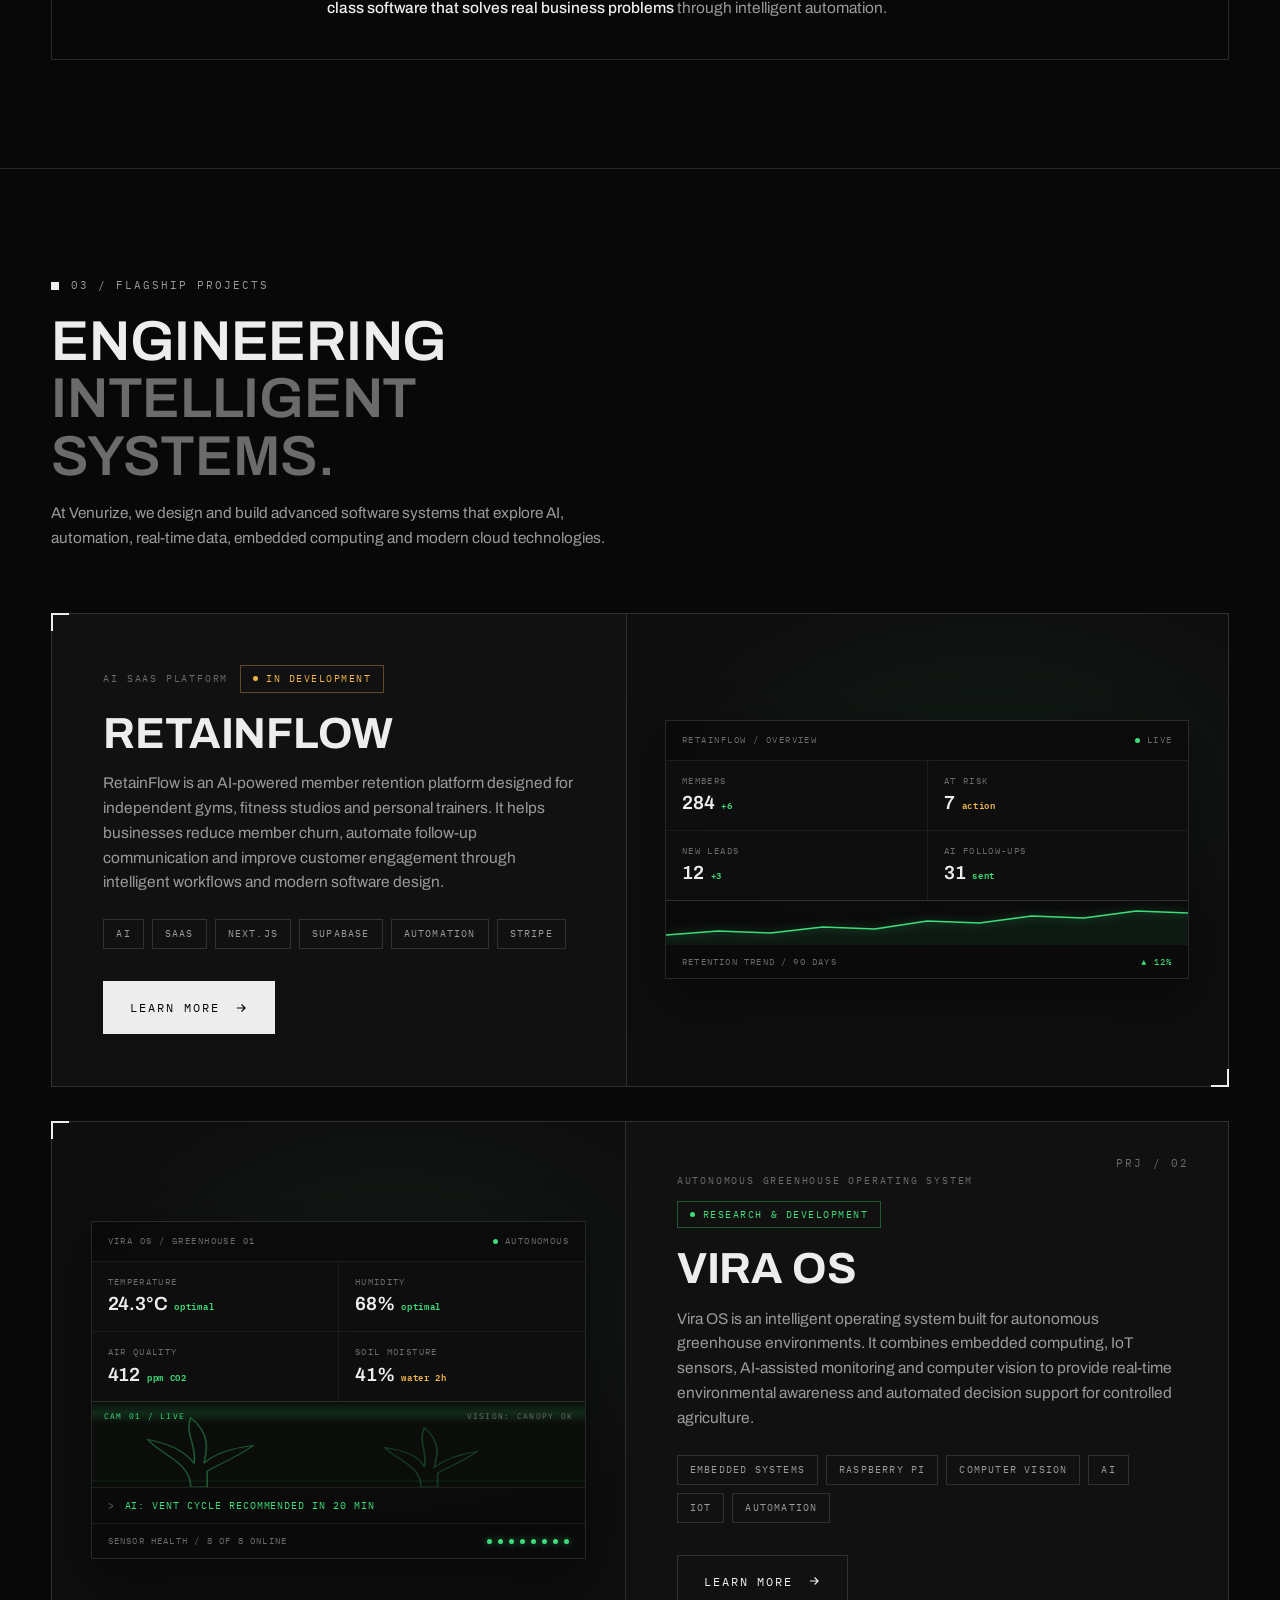
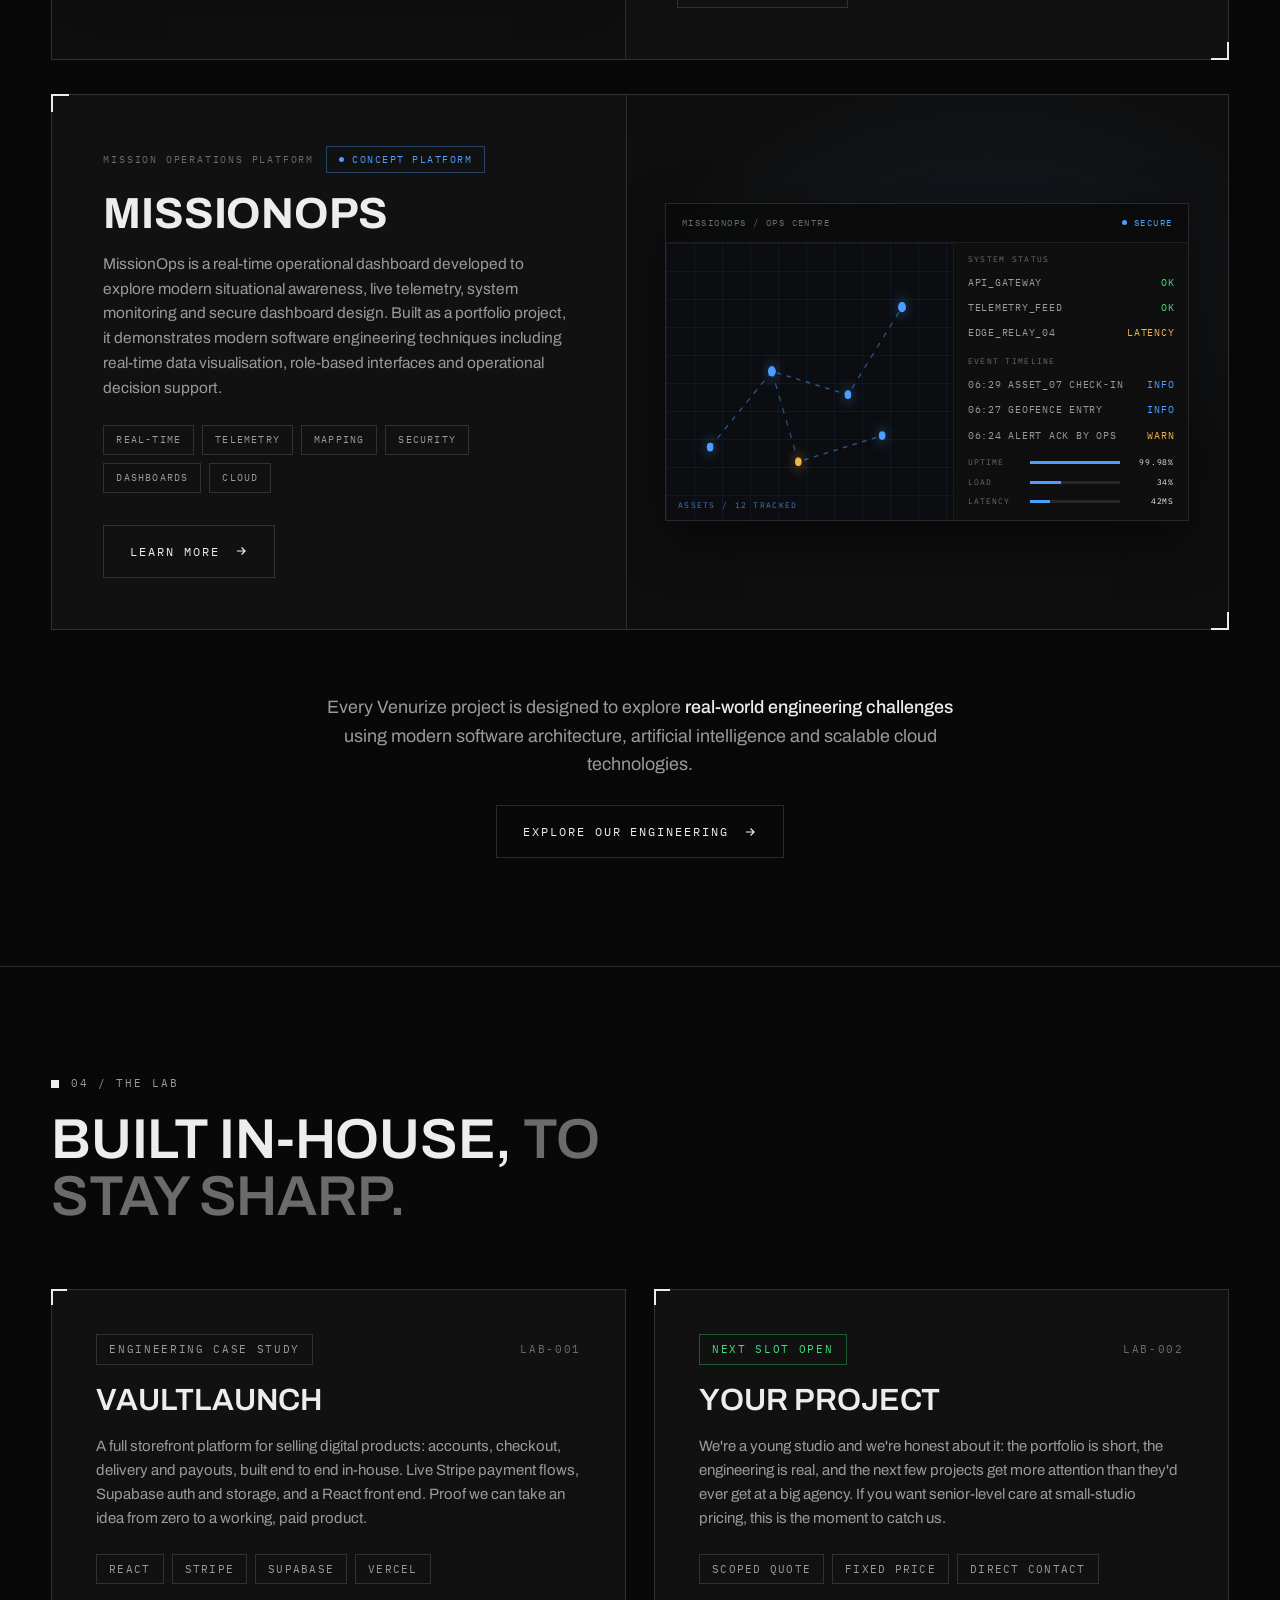
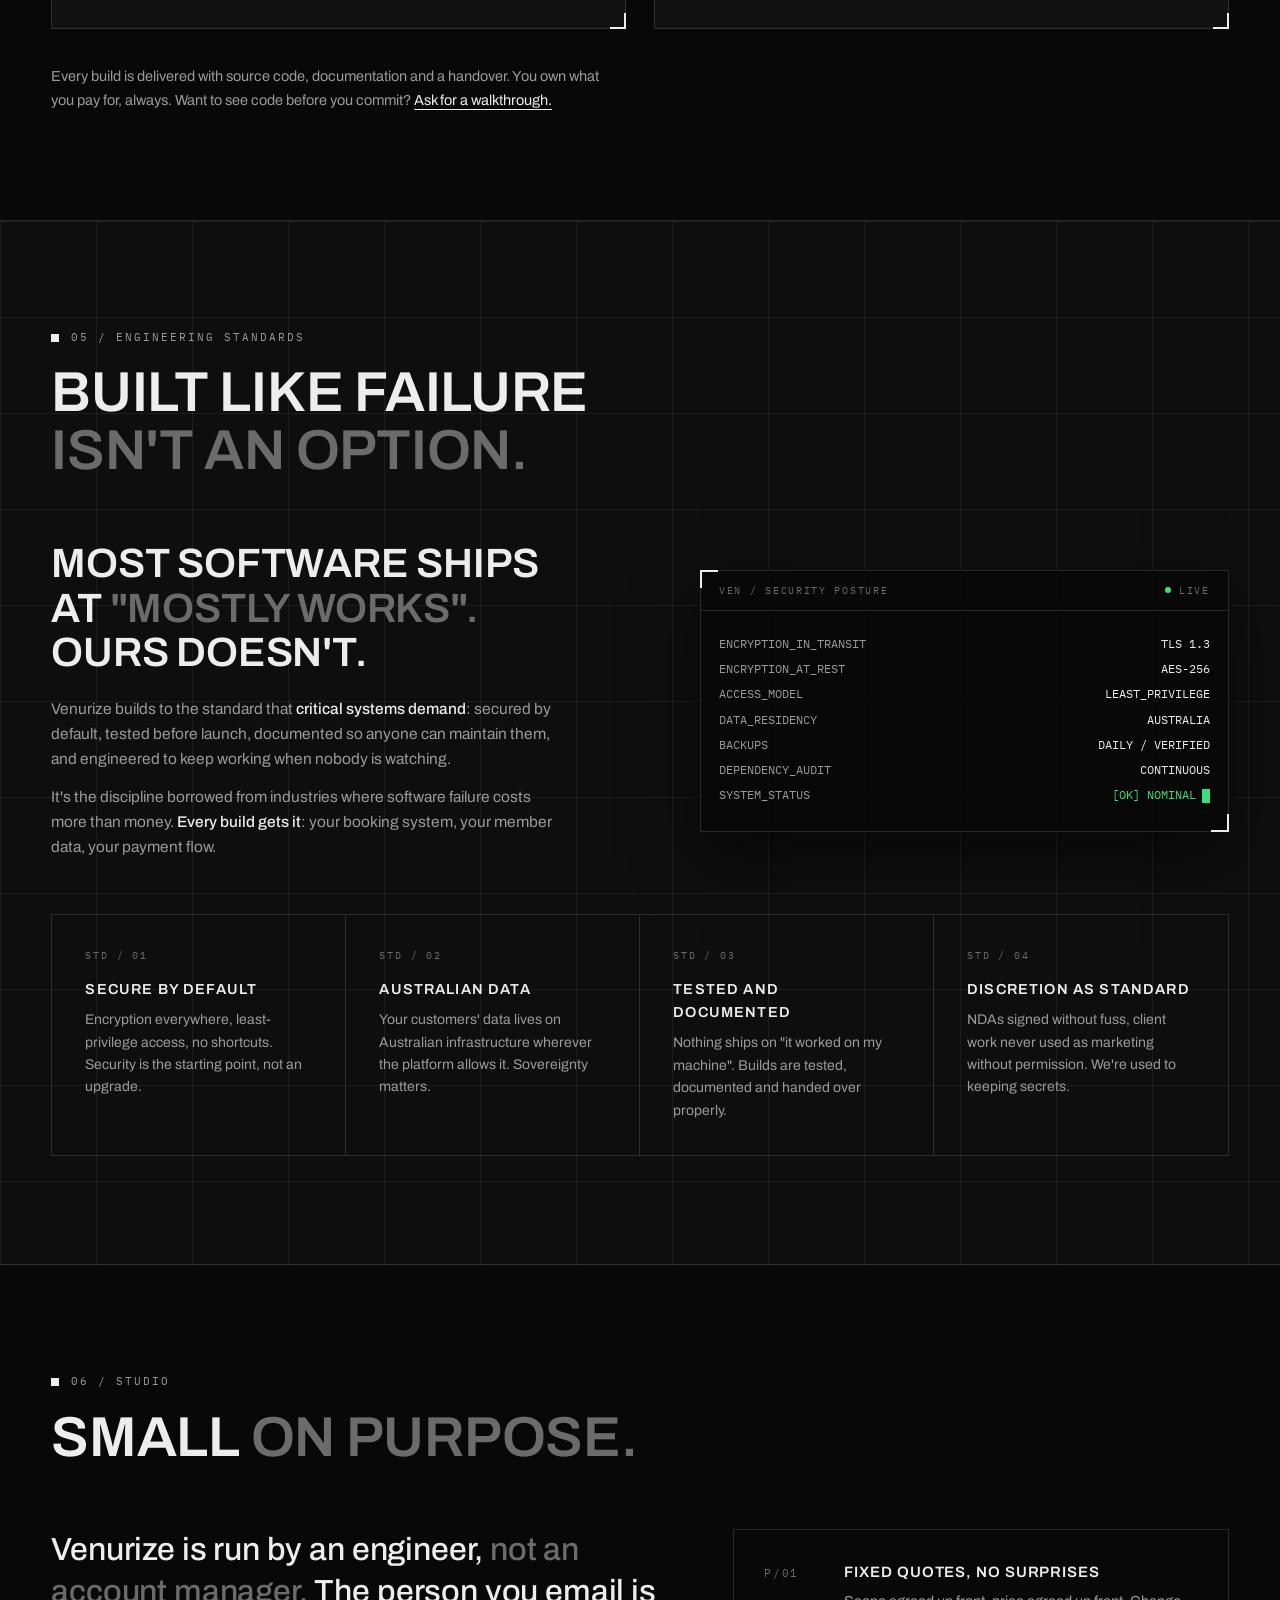
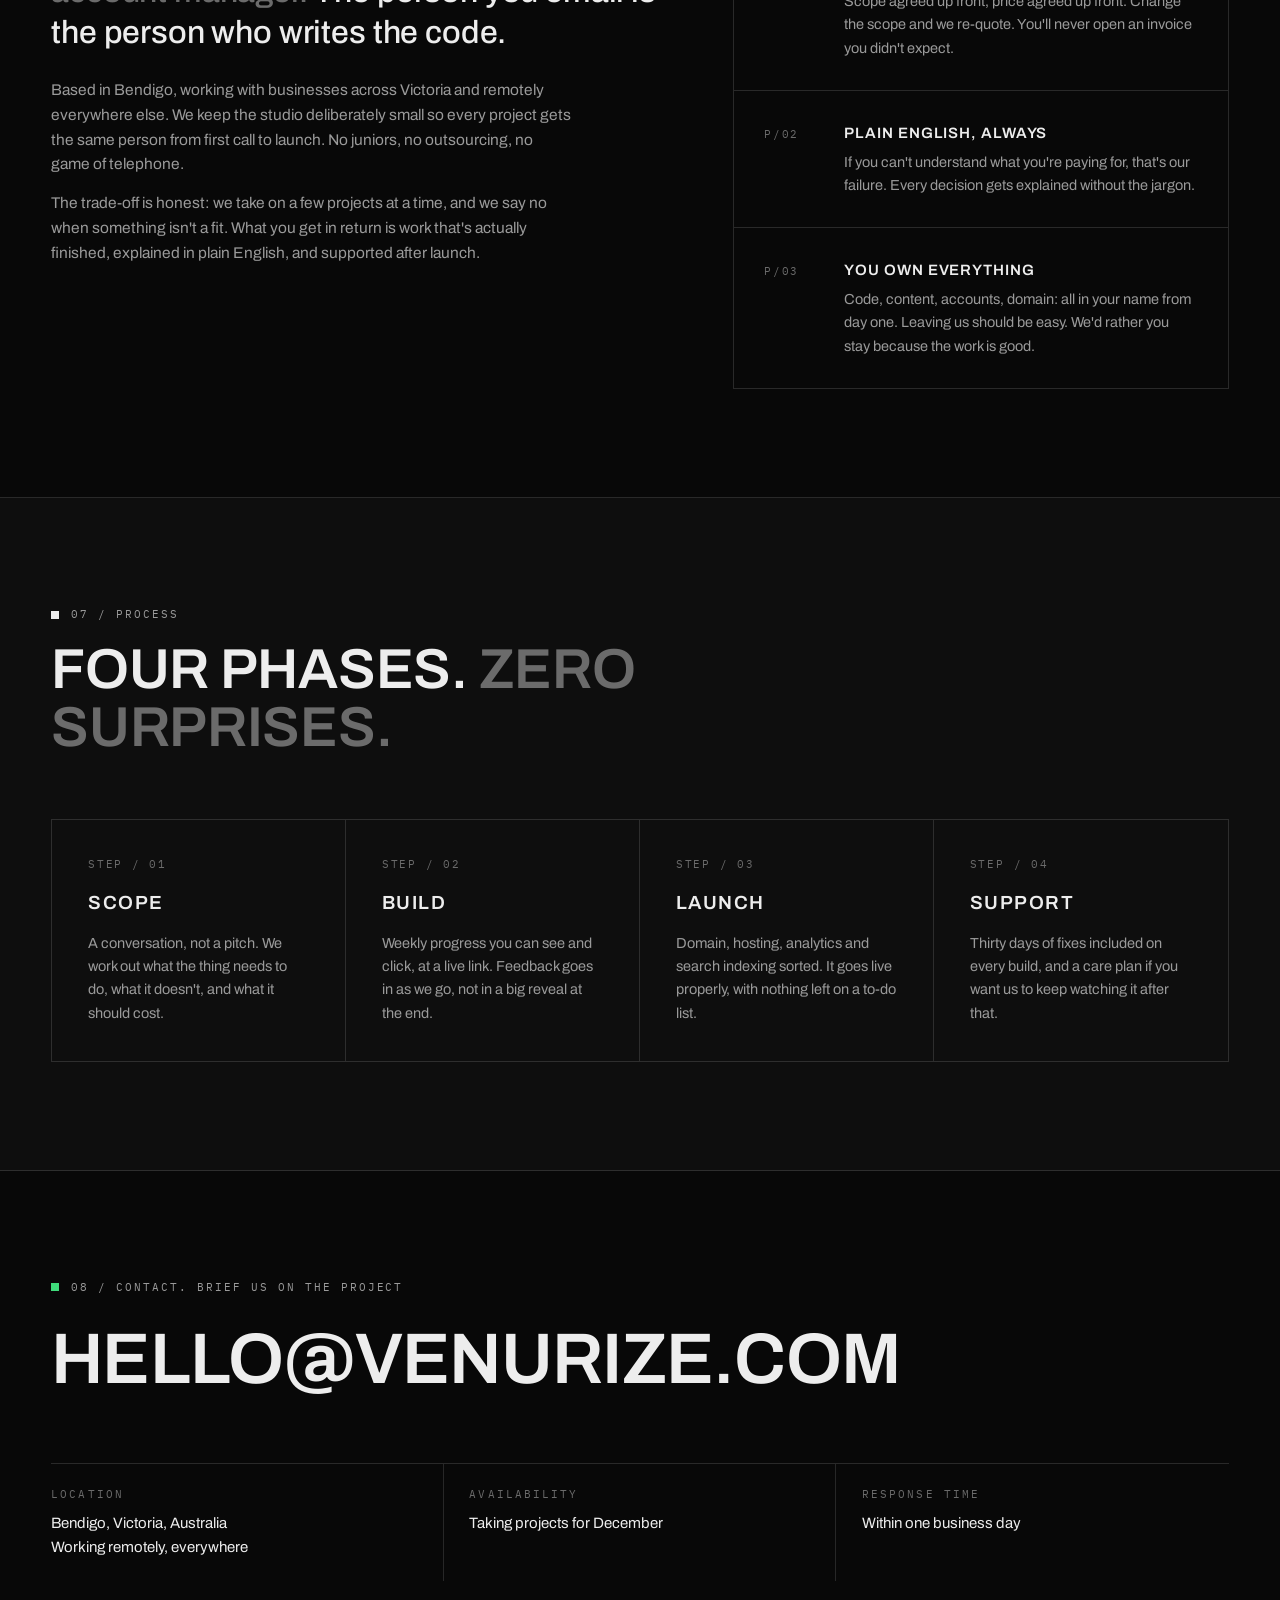
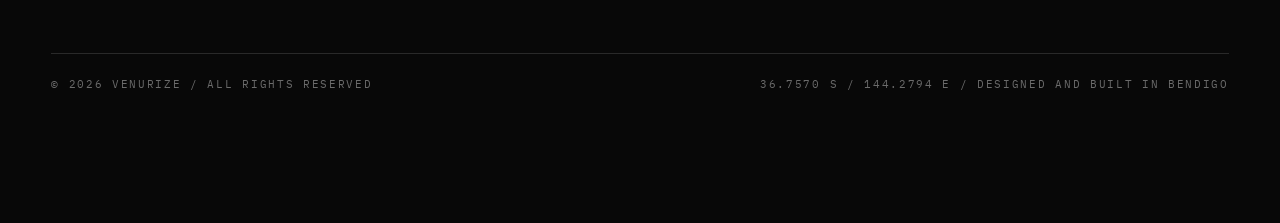
==== commit 4c24ca41: "Mobile and Safari fixes, video coverage across the page Fix fixed-nav overlapping the hero on small " ====
--- a/index.html
+++ b/index.html
@@ -3,6 +3,7 @@
 <head>
 <meta charset="UTF-8">
 <meta name="viewport" content="width=device-width, initial-scale=1.0">
+<meta name="theme-color" content="#080808">
 <title>Venurize | Software Studio, Bendigo</title>
 <meta name="description" content="Venurize is an independent software studio in Bendigo, Victoria. Websites, custom web applications and automation for businesses that need things to actually work.">
 <link rel="icon" href="data:image/svg+xml,%3Csvg xmlns='http://www.w3.org/2000/svg' viewBox='0 0 32 32'%3E%3Crect width='32' height='32' fill='%23080808'/%3E%3Cpath d='M7 7 L16 26 L25 7' stroke='%23EDEDED' stroke-width='3' fill='none' stroke-linecap='square'/%3E%3C/svg%3E">
@@ -23,7 +24,7 @@
     --ease:cubic-bezier(.22,1,.36,1);
   }
   *{margin:0;padding:0;box-sizing:border-box;border-radius:0}
-  html{scroll-behavior:smooth}
+  html{scroll-behavior:smooth;-webkit-text-size-adjust:100%}
   body{
     background:var(--bg);
     color:var(--text);
@@ -74,12 +75,20 @@
   }
   .nav-meta .dot{width:6px;height:6px;background:var(--live);display:inline-block;animation:pulse 2.2s infinite}
   @keyframes pulse{0%,100%{opacity:1}50%{opacity:.2}}
-  @media(max-width:900px){.nav-links{display:none}}
-  @media(max-width:560px){.nav-meta{display:none}}
+  @media(max-width:900px){
+    .nav-links a{display:none}
+    .nav-links a.nav-contact{display:block;border:1px solid var(--line)}
+  }
+  @media(max-width:560px){
+    .nav-meta{display:none}
+    .hero-tag{font-size:9.5px;letter-spacing:.13em}
+  }
 
   /* ---------------- hero ---------------- */
   header{
-    min-height:100svh;position:relative;
+    min-height:100vh;
+    min-height:100svh;position:relative;overflow:hidden;
+    padding-top:88px;
     display:flex;flex-direction:column;justify-content:flex-end;
     border-bottom:1px solid var(--line);
     background-image:
@@ -114,8 +123,11 @@
     opacity:0;transition:opacity 1.2s ease;pointer-events:none;z-index:0;
   }
   .sec-vid.on{opacity:.3}
-  #standards{overflow:hidden}
-  #standards .wrap{position:relative;z-index:1}
+  #standards,#contact{overflow:hidden}
+  #standards .wrap,#contact .wrap{position:relative;z-index:1}
+  .prod-right{overflow:hidden}
+  .prod-right .mock{position:relative;z-index:1}
+  .prod-right .viz-vid.on{opacity:.3}
   .s-val b,.t-v b{font-weight:inherit}
   .mock-act .act-row{animation:rowIn .5s var(--ease)}
   @keyframes rowIn{from{opacity:0;transform:translateY(-5px)}}
@@ -960,7 +972,7 @@
       <a href="#standards">Standards</a>
       <a href="#studio">Studio</a>
       <a href="#process">Process</a>
-      <a href="mailto:hello@venurize.com">Contact</a>
+      <a class="nav-contact" href="mailto:hello@venurize.com">Contact</a>
     </div>
     <div class="nav-meta">
       <span class="dot" aria-hidden="true"></span>
@@ -1092,6 +1104,9 @@
         </div>
       </div>
       <div class="prod-right">
+        <video class="viz-vid bg-vid" muted loop playsinline preload="none" aria-hidden="true">
+          <source src="particles.mp4" type="video/mp4">
+        </video>
         <div class="mock" role="img" aria-label="Preview of the RetainFlow dashboard showing member stats and recent activity">
           <div class="mock-head">
             <span class="mock-brand"><i aria-hidden="true"></i>RetainFlow</span>
@@ -1535,6 +1550,9 @@
 </section>
 
 <section id="contact" class="sec-pad">
+  <video class="sec-vid bg-vid" muted loop playsinline preload="none" aria-hidden="true">
+    <source src="terrain.mp4" type="video/mp4">
+  </video>
   <div class="wrap">
     <div class="contact-label mono reveal">08 / Contact. Brief us on the project</div>
     <a class="mail-link reveal d1" href="mailto:hello@venurize.com">hello@venurize.com</a>
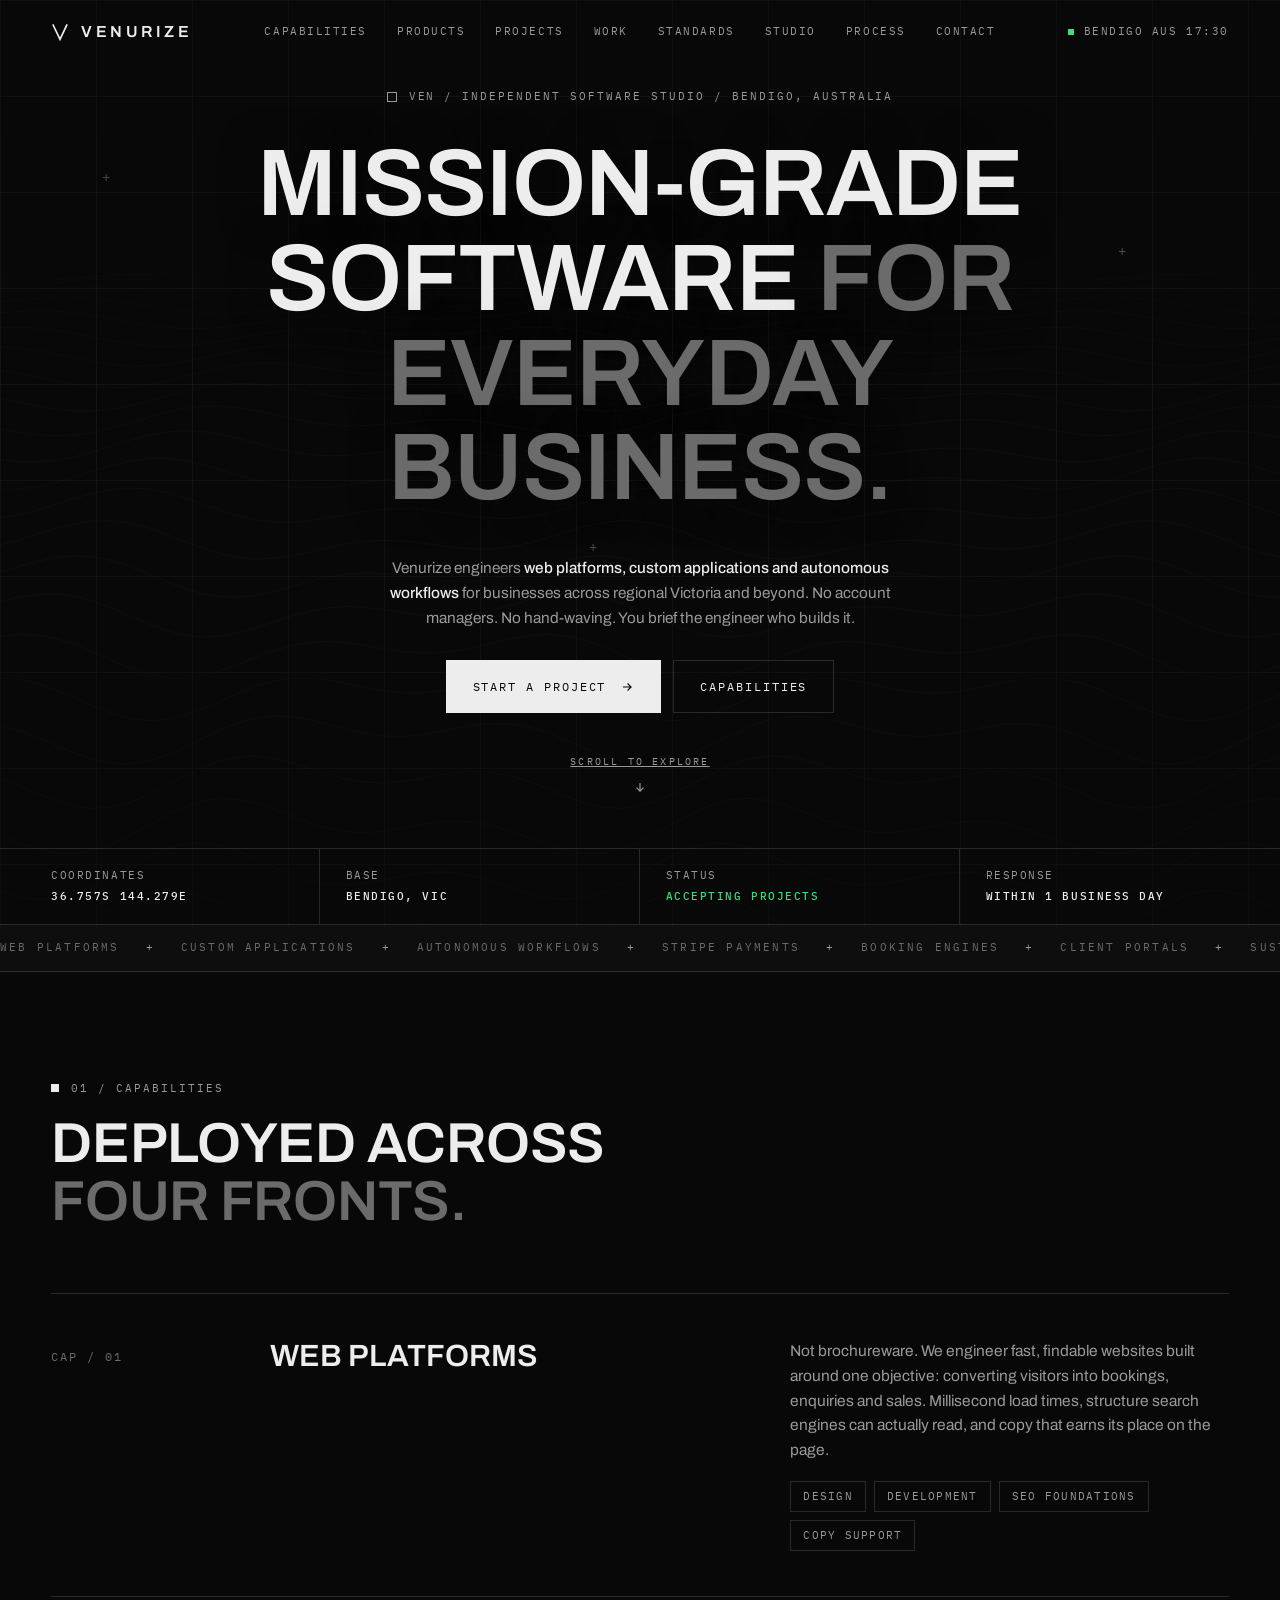
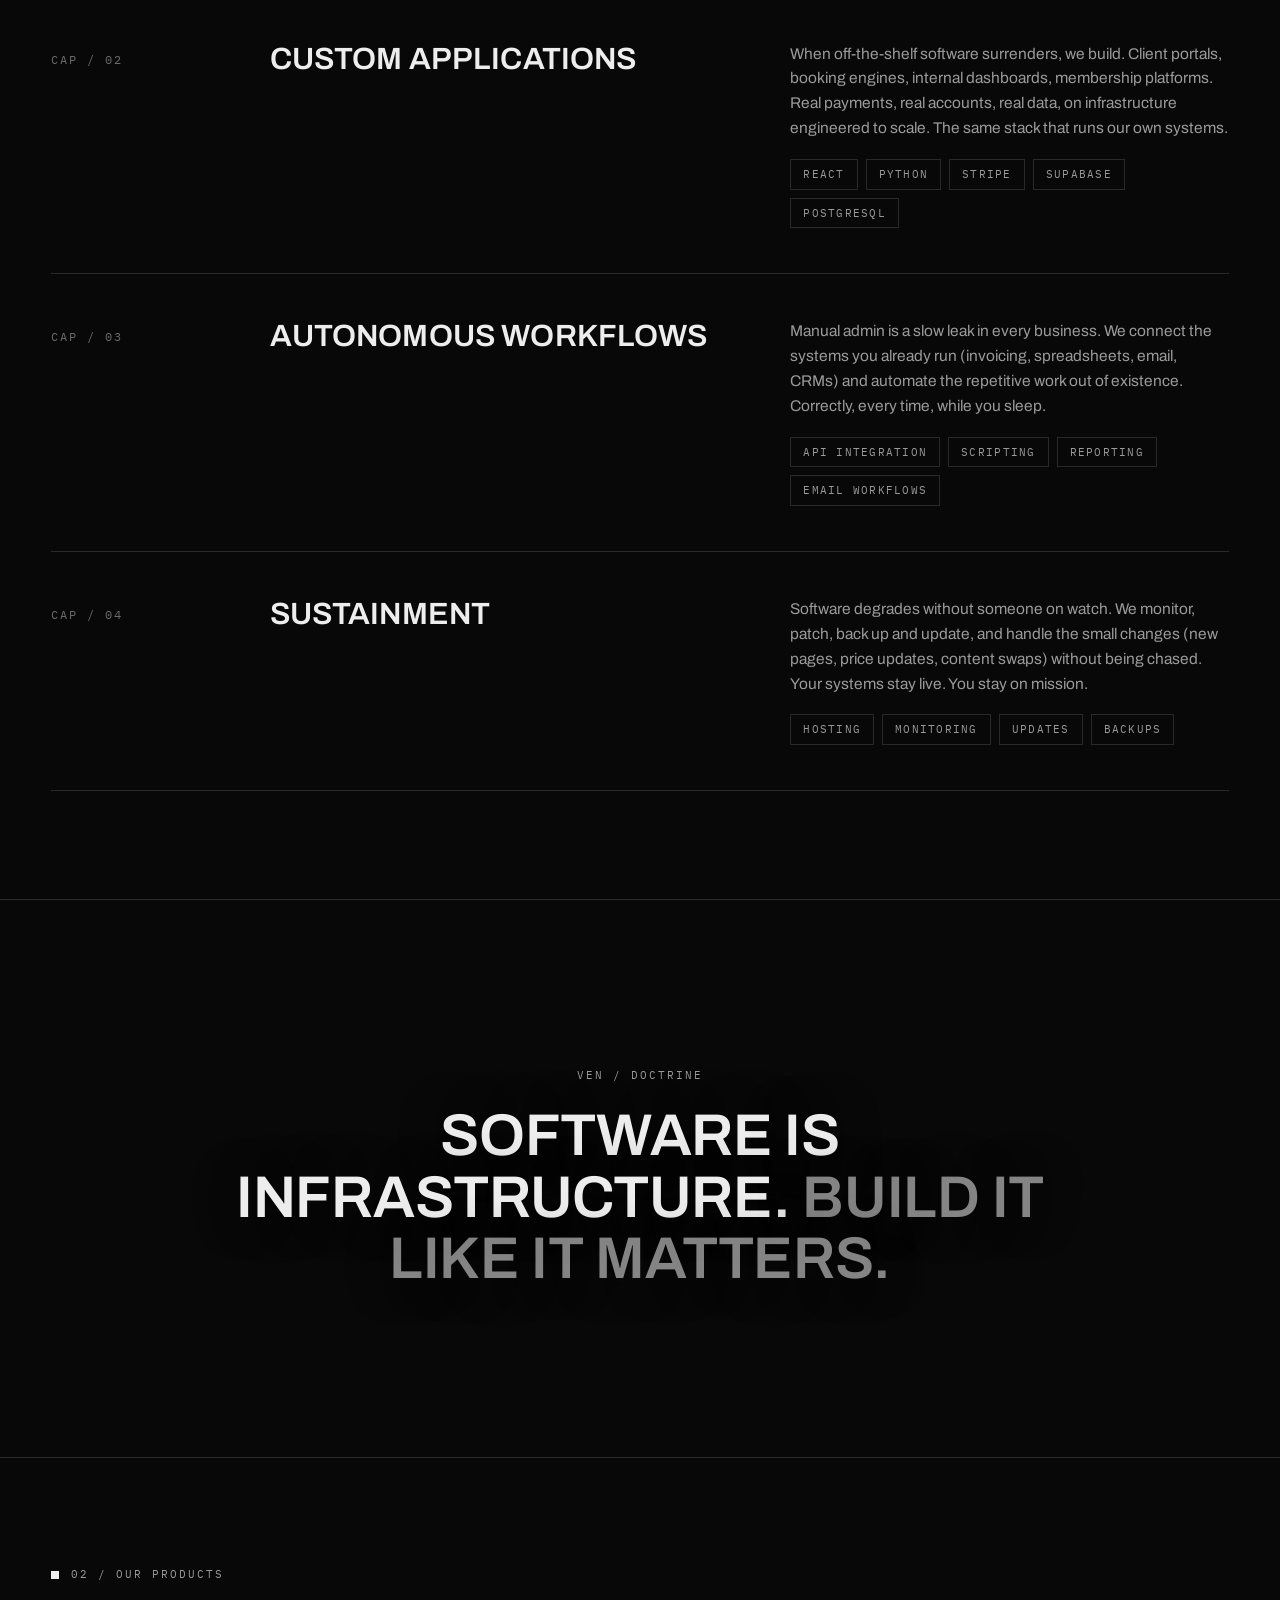
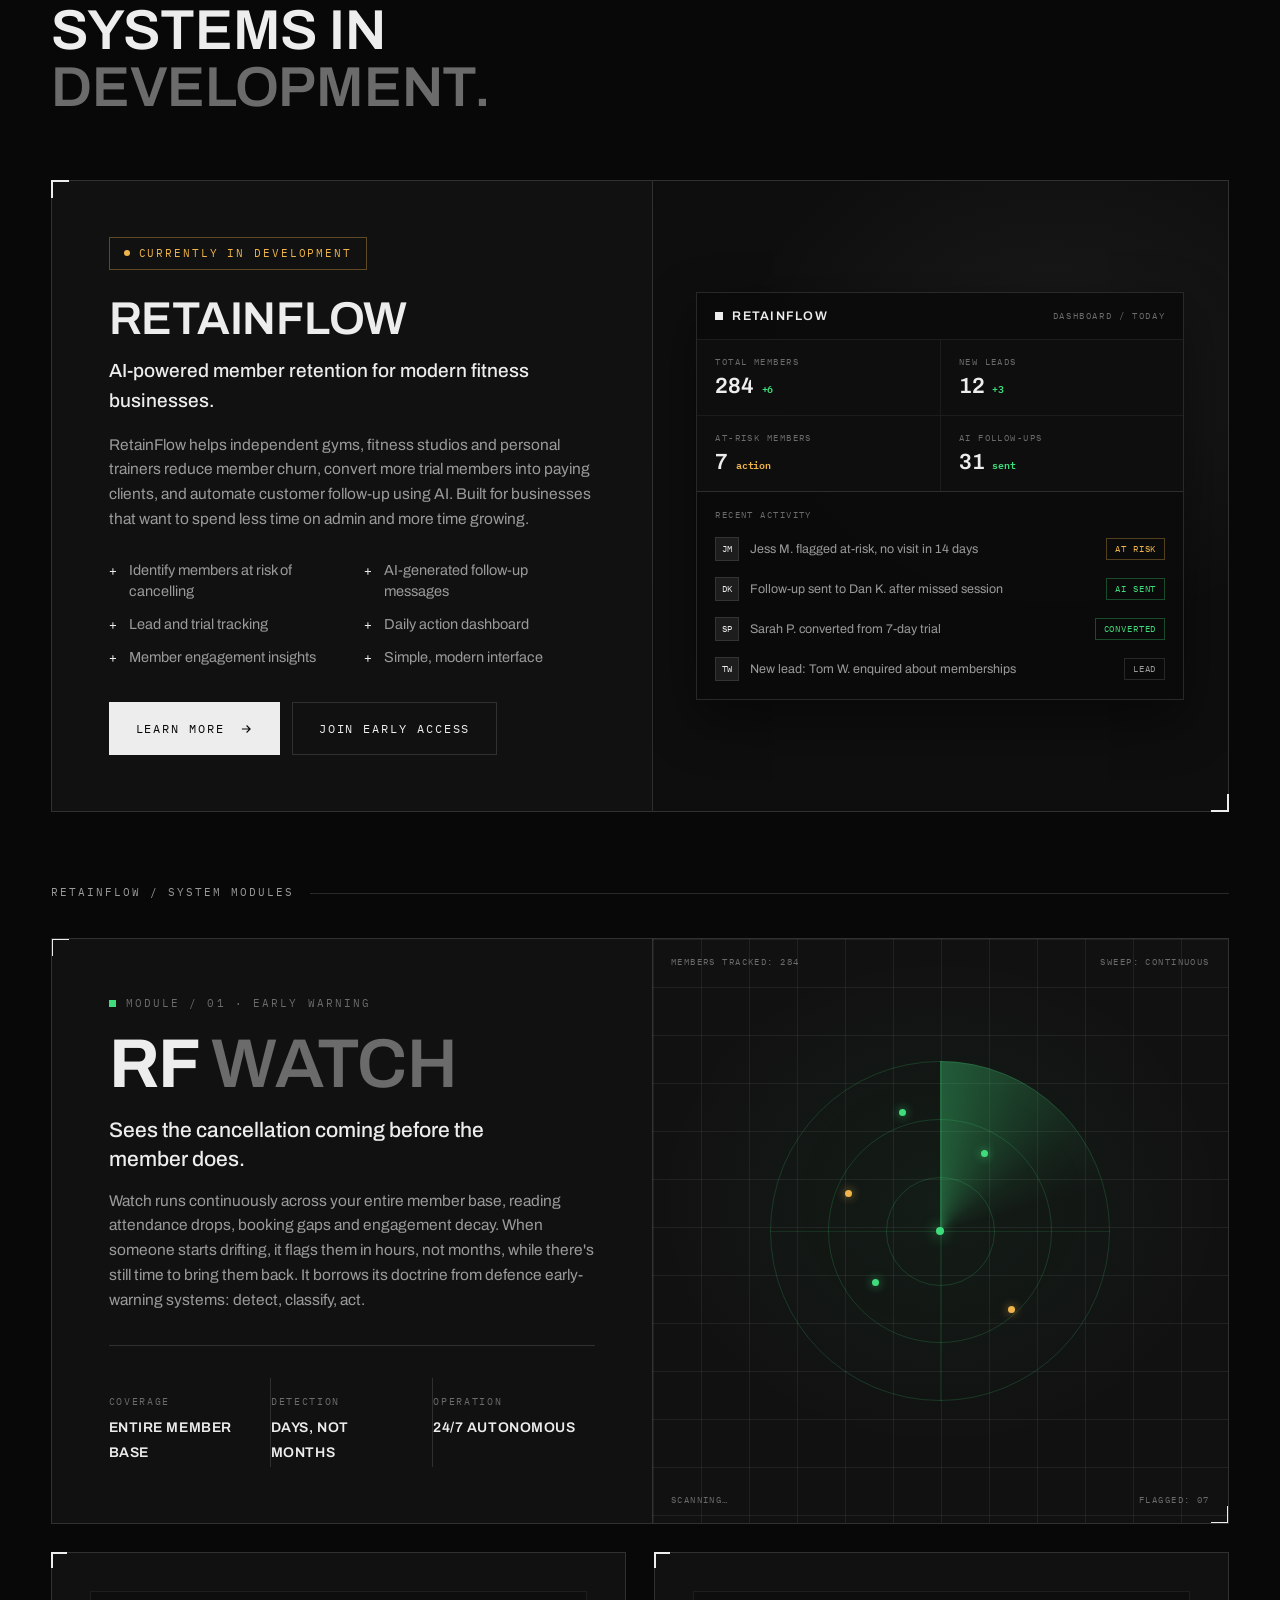
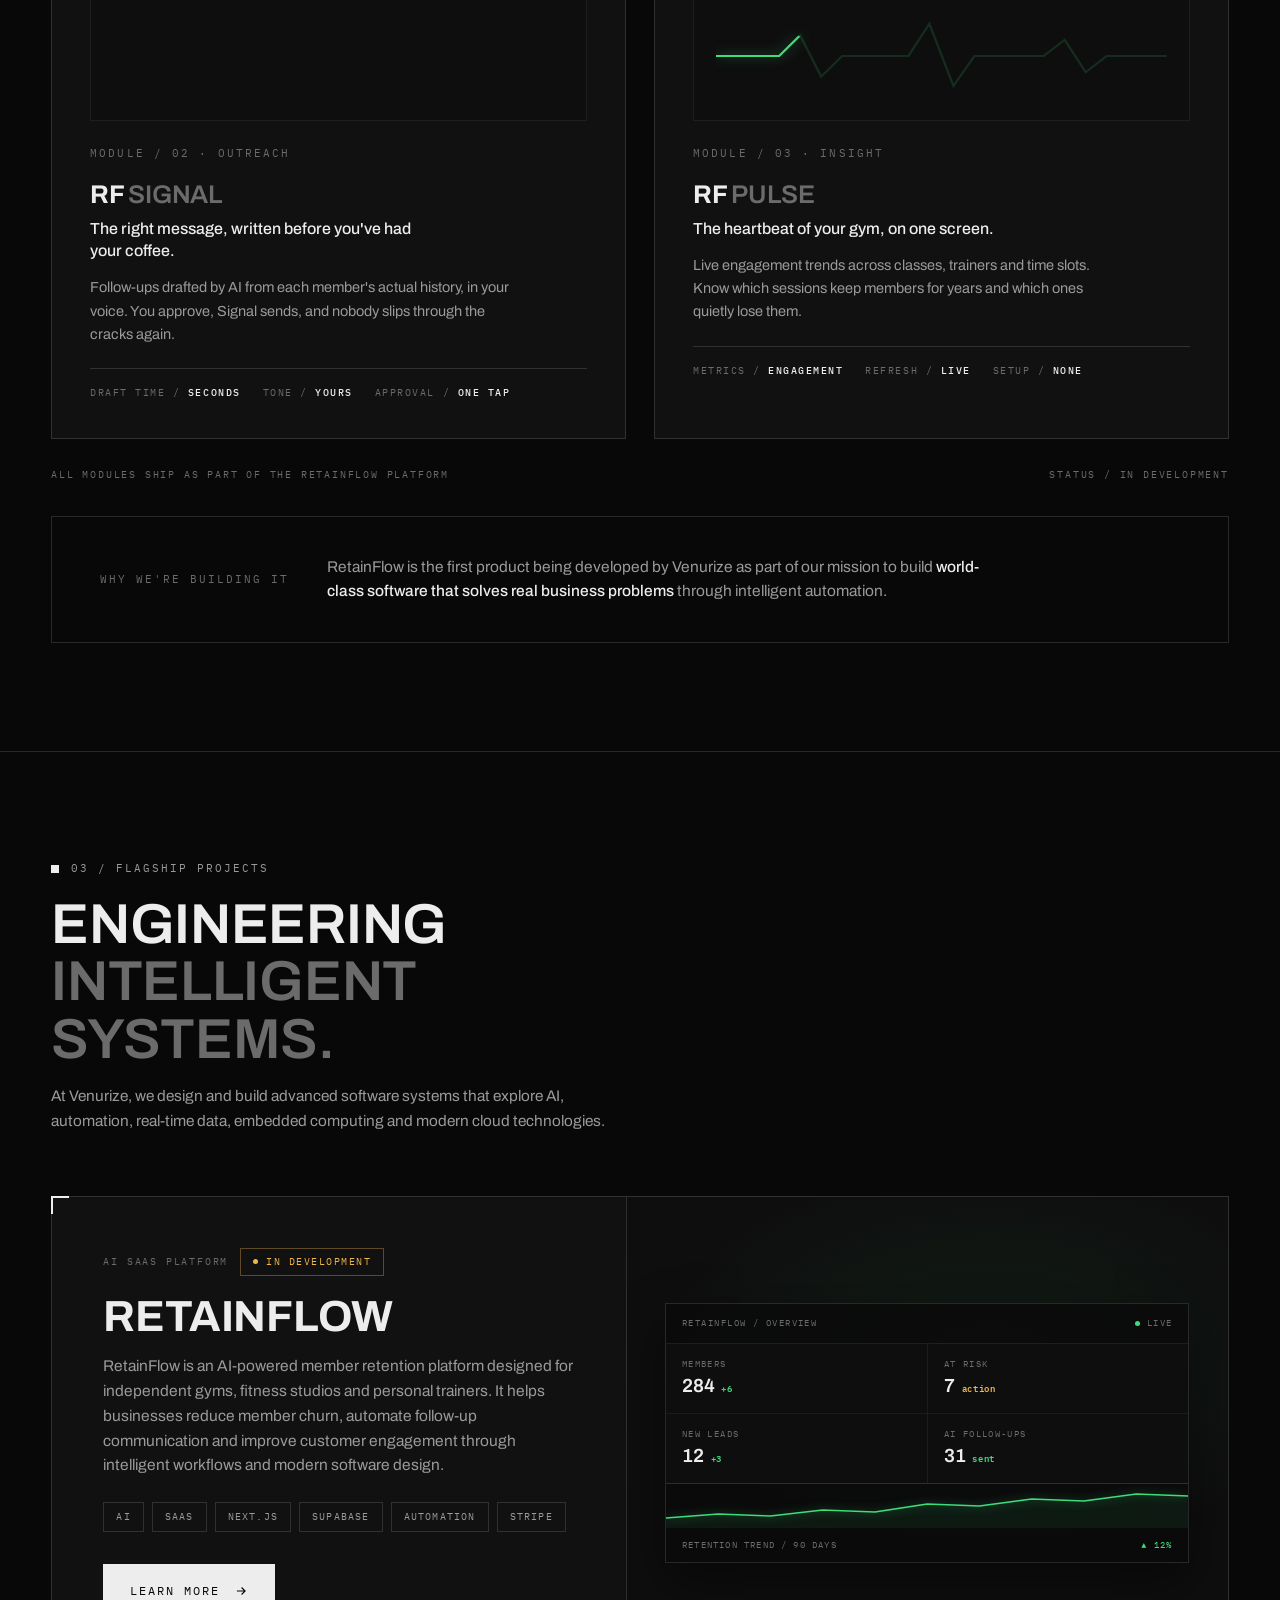
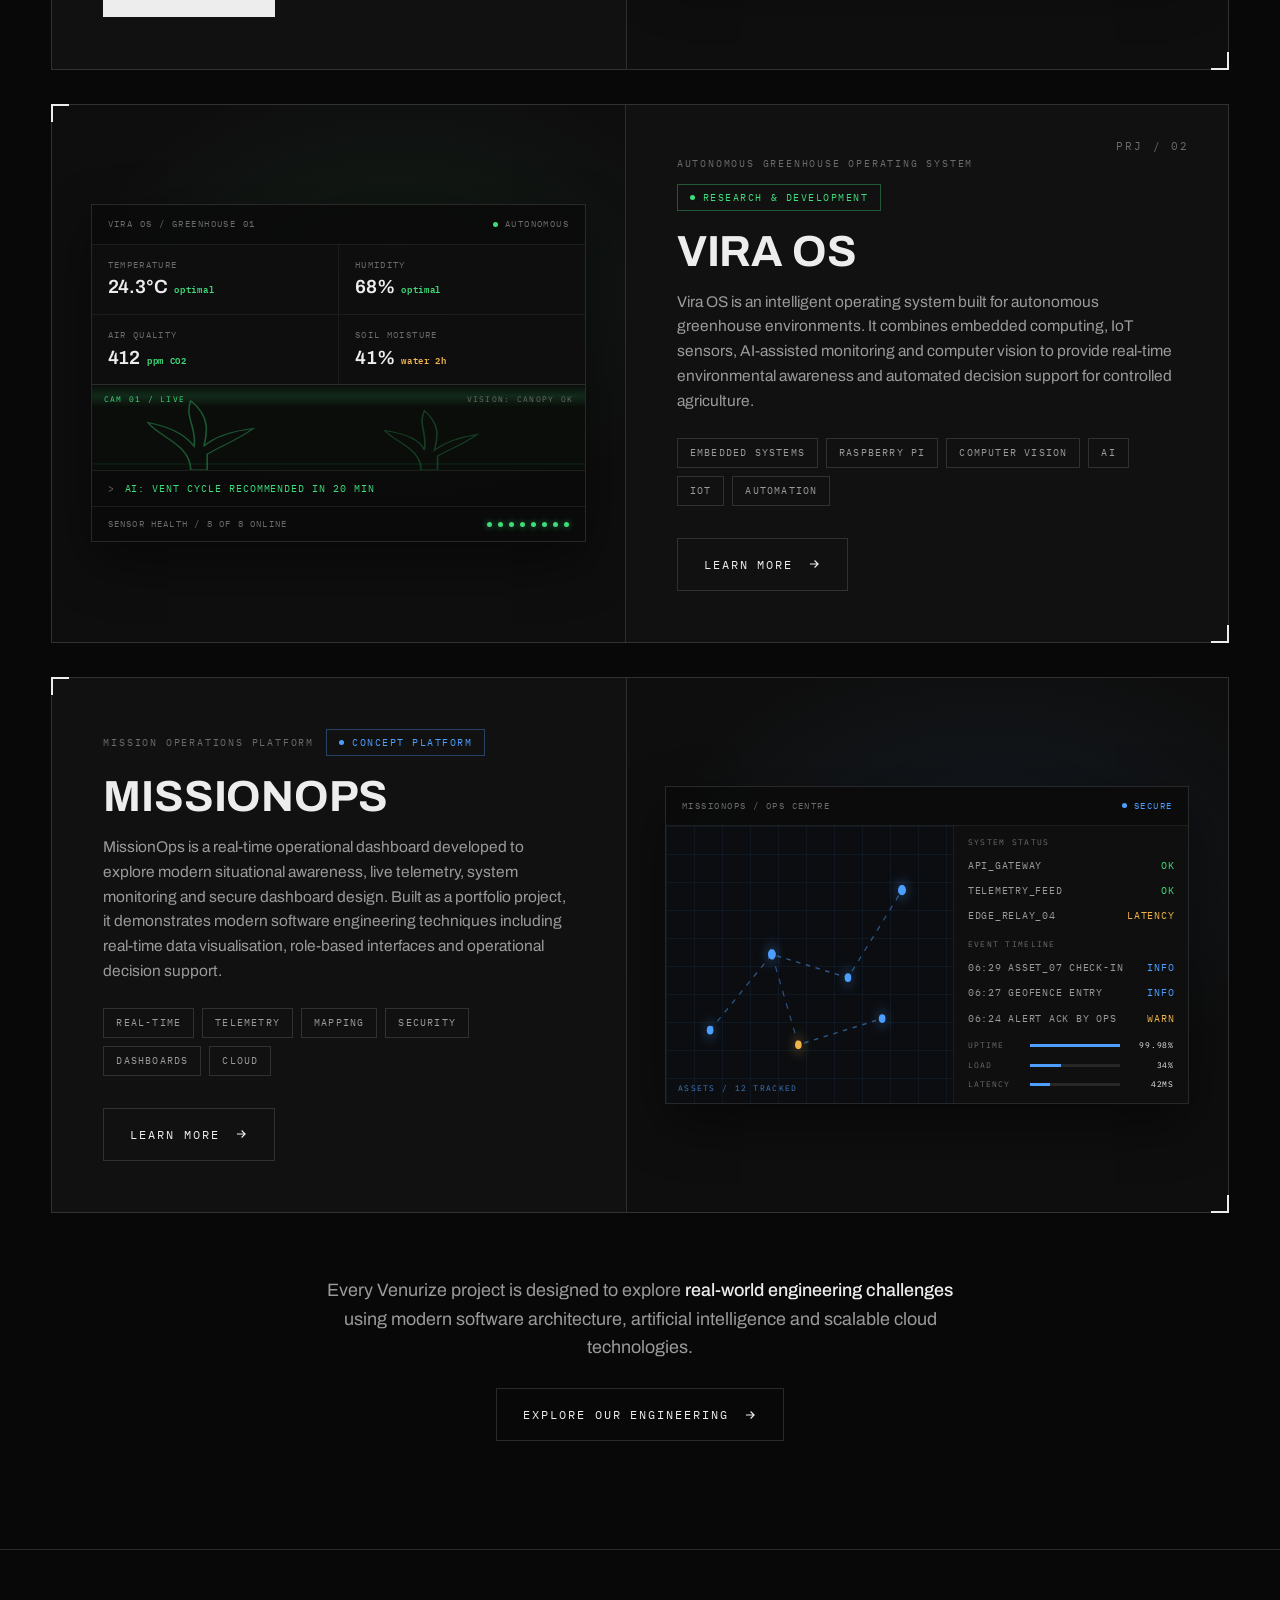
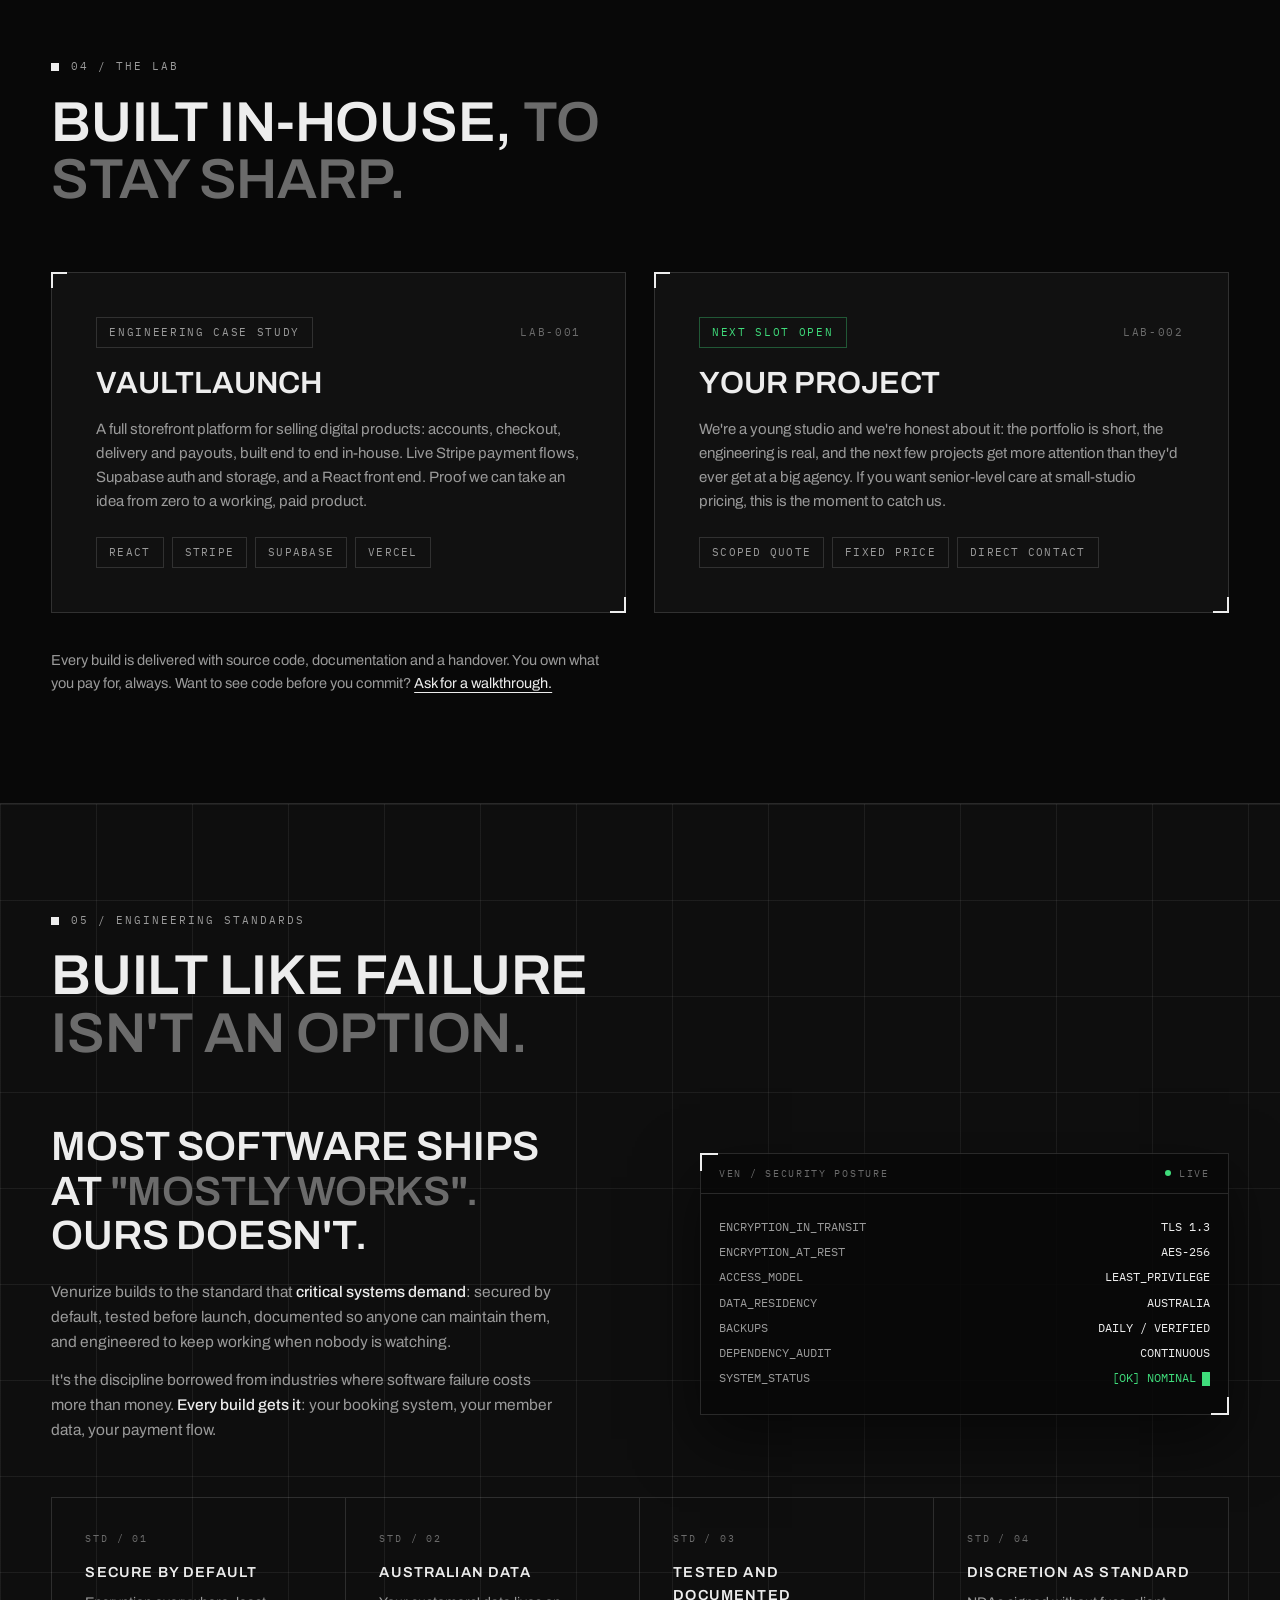
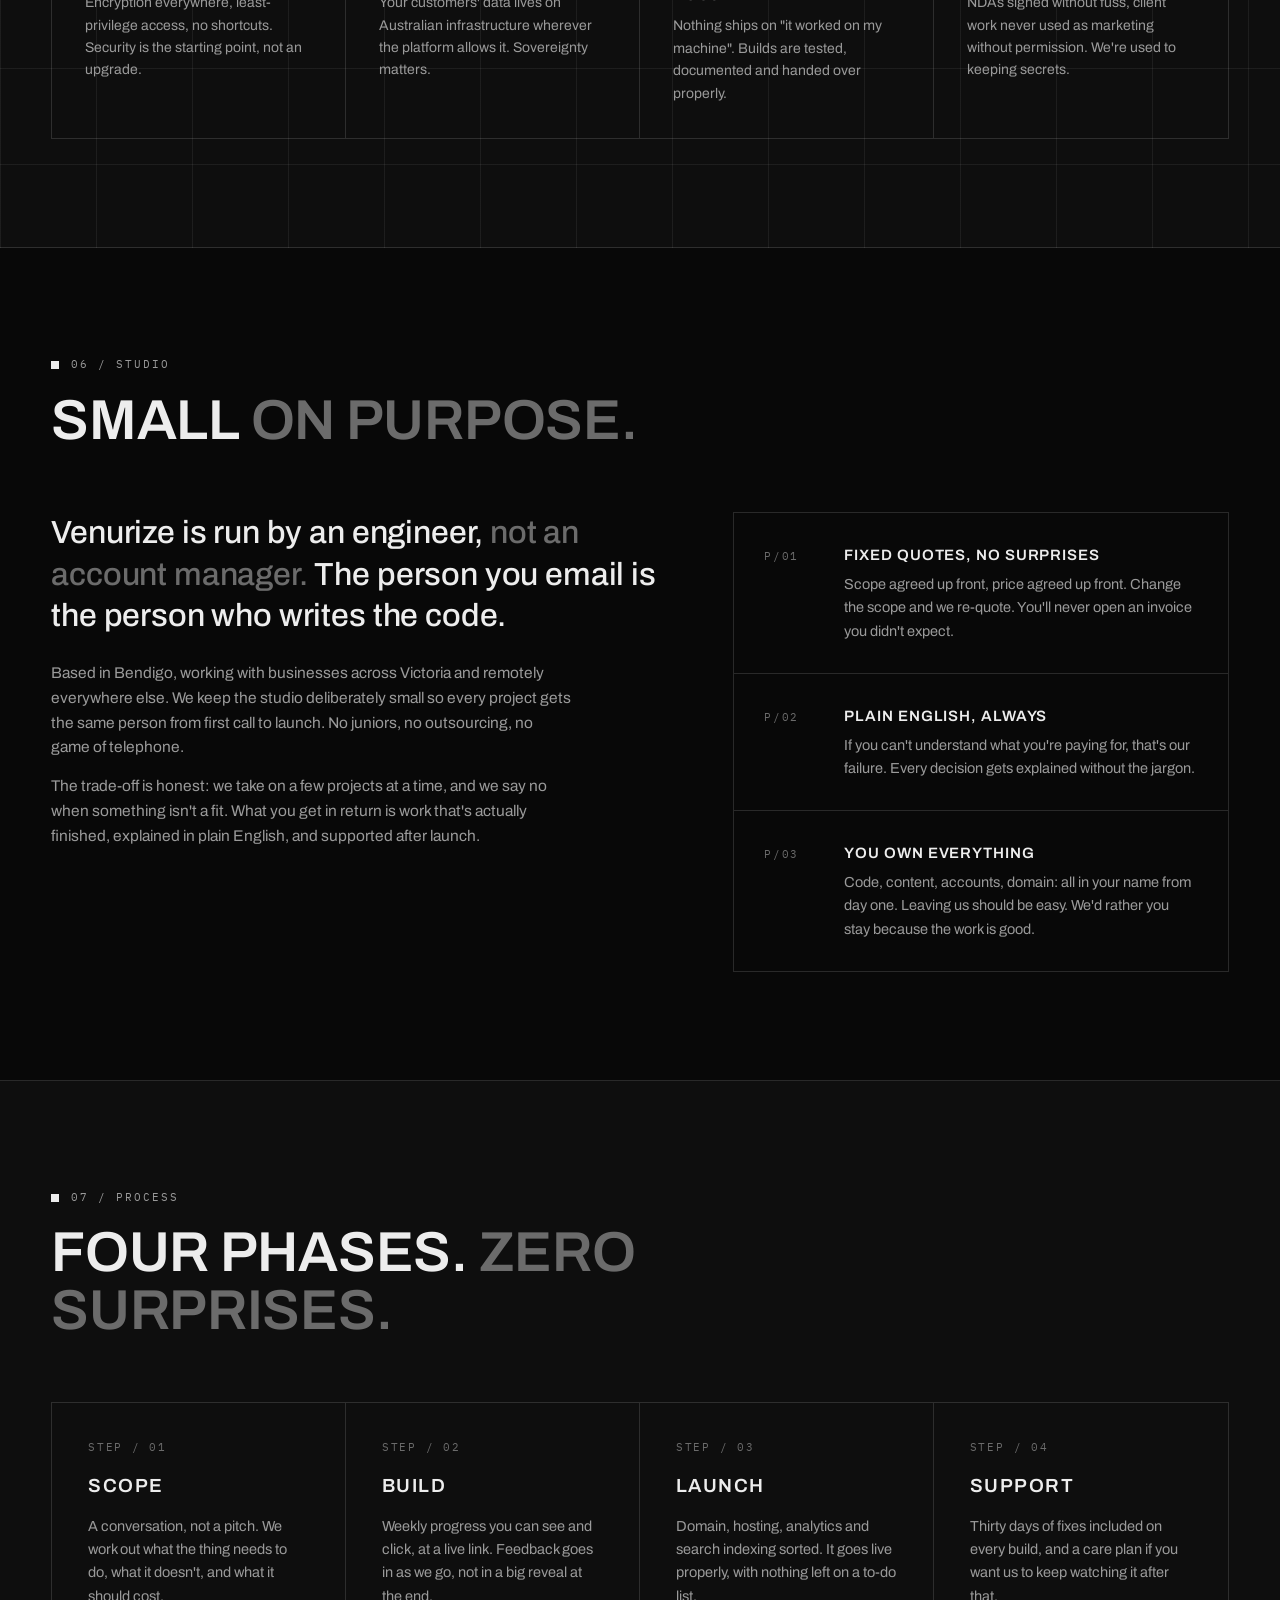
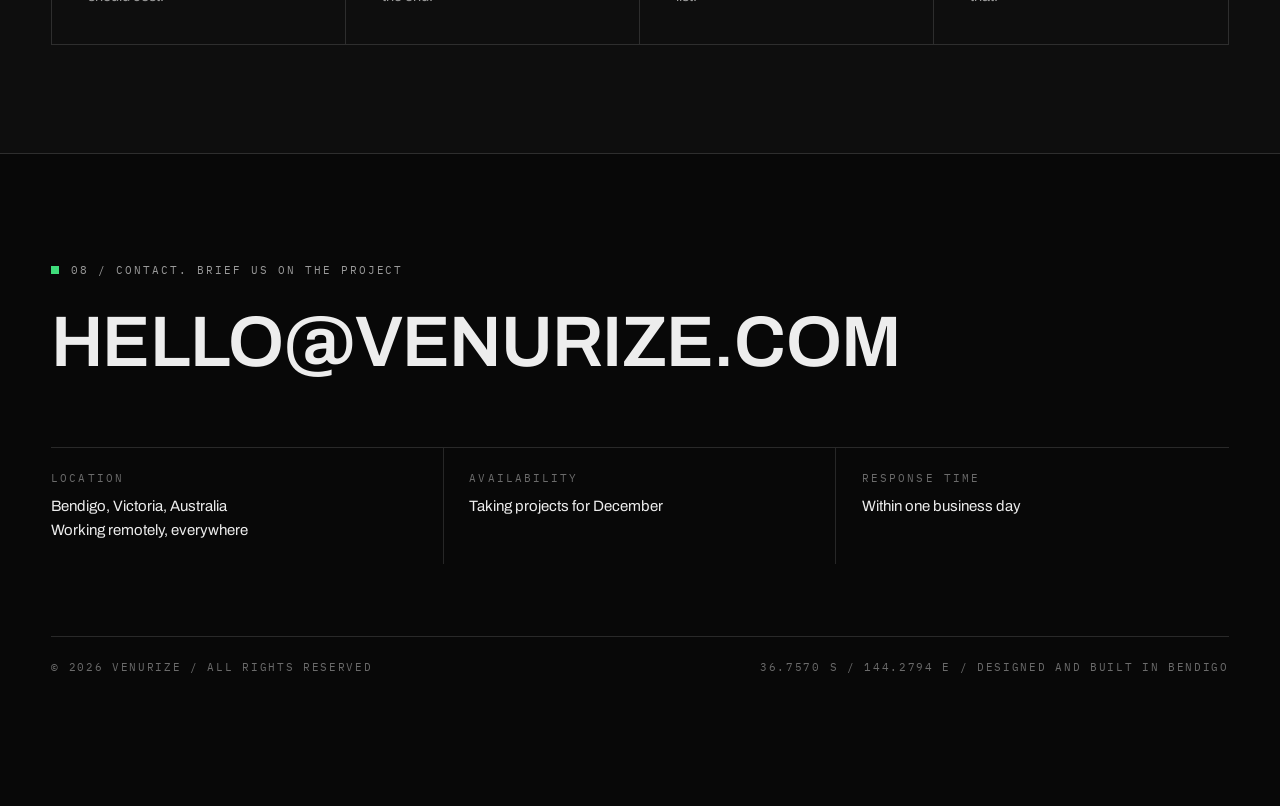
==== commit e4b9e91d: "Palantir-style hero and full-bleed video band Centre the hero headline over the terrain footage at f" ====
--- a/index.html
+++ b/index.html
@@ -98,14 +98,14 @@
   }
   header::after{
     content:"";position:absolute;inset:0;pointer-events:none;z-index:1;
-    background:radial-gradient(ellipse 90% 70% at 50% 100%,transparent 30%,rgba(8,8,8,.85) 100%);
+    background:linear-gradient(to bottom,rgba(8,8,8,.5),rgba(8,8,8,.22) 45%,rgba(8,8,8,.72) 100%);
   }
   #terrain{position:absolute;inset:0;width:100%;height:100%;z-index:0;opacity:.6;pointer-events:none}
   .hero-vid{
     position:absolute;inset:0;width:100%;height:100%;
     object-fit:cover;z-index:0;pointer-events:none;
     transform:scale(1.16);transform-origin:center;
-    filter:brightness(.65);
+    filter:brightness(.85);
     opacity:0;transition:opacity 1.4s ease;
   }
   .hero-vid.on{opacity:1}
@@ -122,18 +122,48 @@
     object-fit:cover;transform:scale(1.16);filter:brightness(.45);
     opacity:0;transition:opacity 1.2s ease;pointer-events:none;z-index:0;
   }
-  .sec-vid.on{opacity:.3}
+  .sec-vid.on{opacity:.45}
   #standards,#contact{overflow:hidden}
   #standards .wrap,#contact .wrap{position:relative;z-index:1}
   .prod-right{overflow:hidden}
   .prod-right .mock{position:relative;z-index:1}
-  .prod-right .viz-vid.on{opacity:.3}
+  .prod-right .viz-vid.on{opacity:.35}
+
+  /* full-bleed video band */
+  .reel{
+    position:relative;overflow:hidden;
+    min-height:62vh;
+    display:flex;align-items:center;justify-content:center;
+    border-bottom:1px solid var(--line);
+  }
+  .reel>video{
+    position:absolute;inset:0;width:100%;height:100%;
+    object-fit:cover;transform:scale(1.16);filter:brightness(.85);
+    opacity:0;transition:opacity 1.2s ease;pointer-events:none;
+  }
+  .reel>video.on{opacity:1}
+  .reel::after{content:"";position:absolute;inset:0;background:rgba(8,8,8,.38);pointer-events:none}
+  .reel-content{
+    position:relative;z-index:2;text-align:center;
+    padding:clamp(70px,12vh,120px) 20px;max-width:900px;
+  }
+  .reel-content .mono{color:var(--text-dim);display:block;margin-bottom:20px}
+  .reel-content h3{
+    font-weight:600;text-transform:uppercase;
+    font-size:clamp(1.8rem,4.6vw,4rem);line-height:1.05;letter-spacing:-.005em;
+    text-shadow:0 2px 40px rgba(8,8,8,.6);
+  }
+  .reel-content h3 .dim{color:rgba(237,237,237,.55)}
   .s-val b,.t-v b{font-weight:inherit}
   .mock-act .act-row{animation:rowIn .5s var(--ease)}
   @keyframes rowIn{from{opacity:0;transform:translateY(-5px)}}
-  .hero-inner{position:relative;z-index:2;padding-bottom:0}
+  .hero-inner{
+    position:relative;z-index:2;padding-bottom:0;
+    margin-top:auto;margin-bottom:auto;
+    display:flex;flex-direction:column;align-items:center;text-align:center;
+  }
   .hero-tag{
-    display:flex;align-items:center;gap:12px;color:var(--text-dim);
+    display:flex;align-items:center;justify-content:center;gap:12px;color:var(--text-dim);
     margin-bottom:clamp(22px,3.5vh,40px);
   }
   .hero-tag::before{content:"";width:8px;height:8px;border:1px solid var(--text-dim)}
@@ -141,14 +171,23 @@
     font-weight:600;text-transform:uppercase;
     font-size:clamp(2.6rem,7.4vw,7rem);
     line-height:1.0;letter-spacing:-.01em;
-    max-width:16ch;
+    max-width:16ch;margin:0 auto;
+    text-shadow:0 2px 40px rgba(8,8,8,.6);
   }
   h1 .dim{color:var(--text-faint)}
   .hero-foot{
-    display:flex;justify-content:space-between;align-items:flex-end;gap:40px;flex-wrap:wrap;
-    margin-top:clamp(30px,5vh,60px);
-  }
-  .hero-sub{max-width:52ch;color:var(--text-dim);font-size:clamp(15px,1.2vw,17px)}
+    display:flex;flex-direction:column;align-items:center;gap:30px;
+    margin-top:clamp(26px,4.5vh,52px);
+  }
+  .hero-sub{max-width:58ch;color:var(--text-dim);font-size:clamp(15px,1.2vw,17px)}
+  .scroll-cue{
+    margin-top:clamp(26px,4.5vh,48px);
+    display:inline-flex;flex-direction:column;align-items:center;gap:10px;
+    color:var(--text-dim);
+    font-family:'IBM Plex Mono',monospace;font-size:10px;letter-spacing:.22em;text-transform:uppercase;
+  }
+  .scroll-cue svg{animation:bob 2.2s ease-in-out infinite}
+  @keyframes bob{0%,100%{transform:translateY(0)}50%{transform:translateY(7px)}}
   .hero-sub strong{color:var(--text);font-weight:500}
   .hero-ctas{display:flex;gap:12px;flex-wrap:wrap}
 
@@ -1002,6 +1041,10 @@
         <a class="btn btn-ghost" href="#capabilities">Capabilities</a>
       </div>
     </div>
+    <a class="scroll-cue reveal d3" href="#capabilities">
+      Scroll to explore
+      <svg width="14" height="14" viewBox="0 0 24 24" fill="none" stroke="currentColor" stroke-width="2" aria-hidden="true"><path d="M12 5v14M6 13l6 6 6-6"/></svg>
+    </a>
   </div>
   <div class="hero-data reveal d3">
     <div class="cell"><span>Coordinates</span><b>36.757S 144.279E</b></div>
@@ -1073,6 +1116,16 @@
 
   </div>
 </section>
+
+<div class="reel">
+  <video class="bg-vid" muted loop playsinline preload="none" aria-hidden="true">
+    <source src="circuit.mp4" type="video/mp4">
+  </video>
+  <div class="reel-content reveal">
+    <span class="mono">VEN / Doctrine</span>
+    <h3>Software is infrastructure. <span class="dim">Build it like it matters.</span></h3>
+  </div>
+</div>
 
 <section id="products" class="sec-pad">
   <div class="wrap">
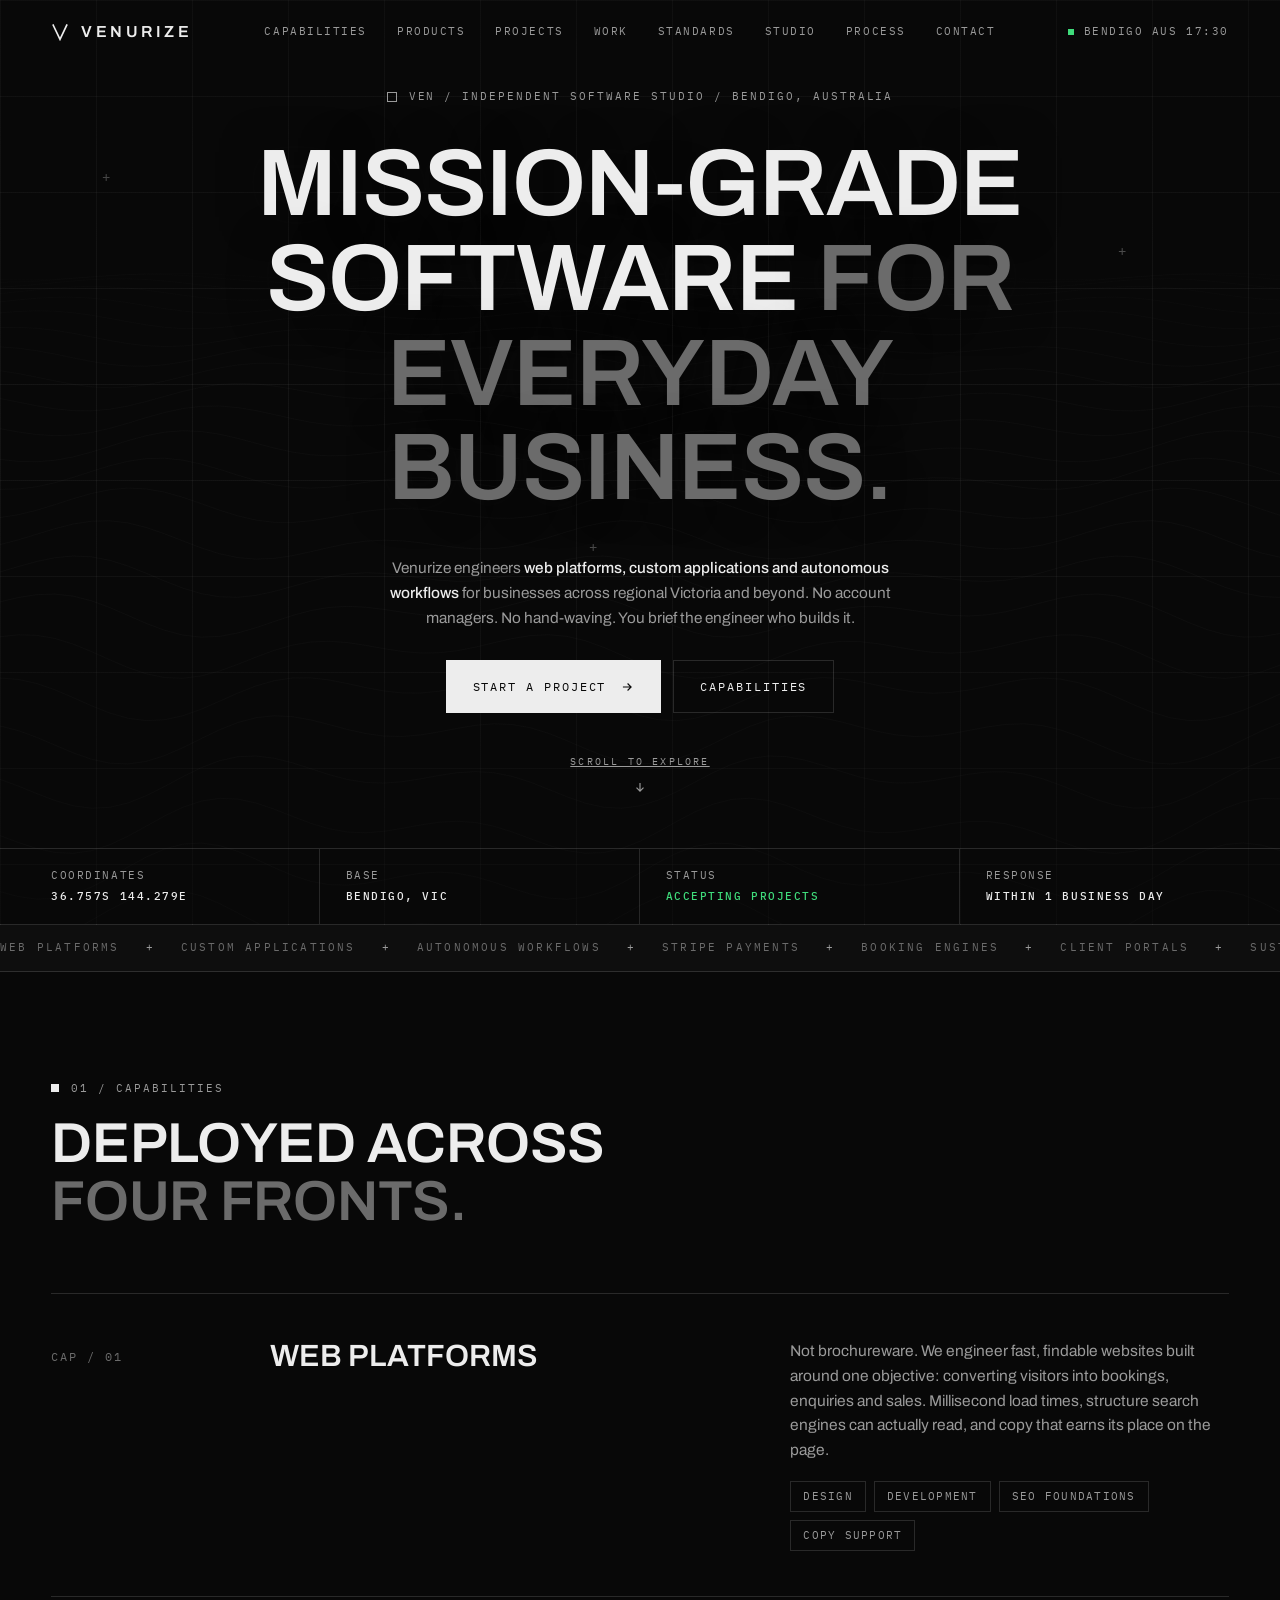
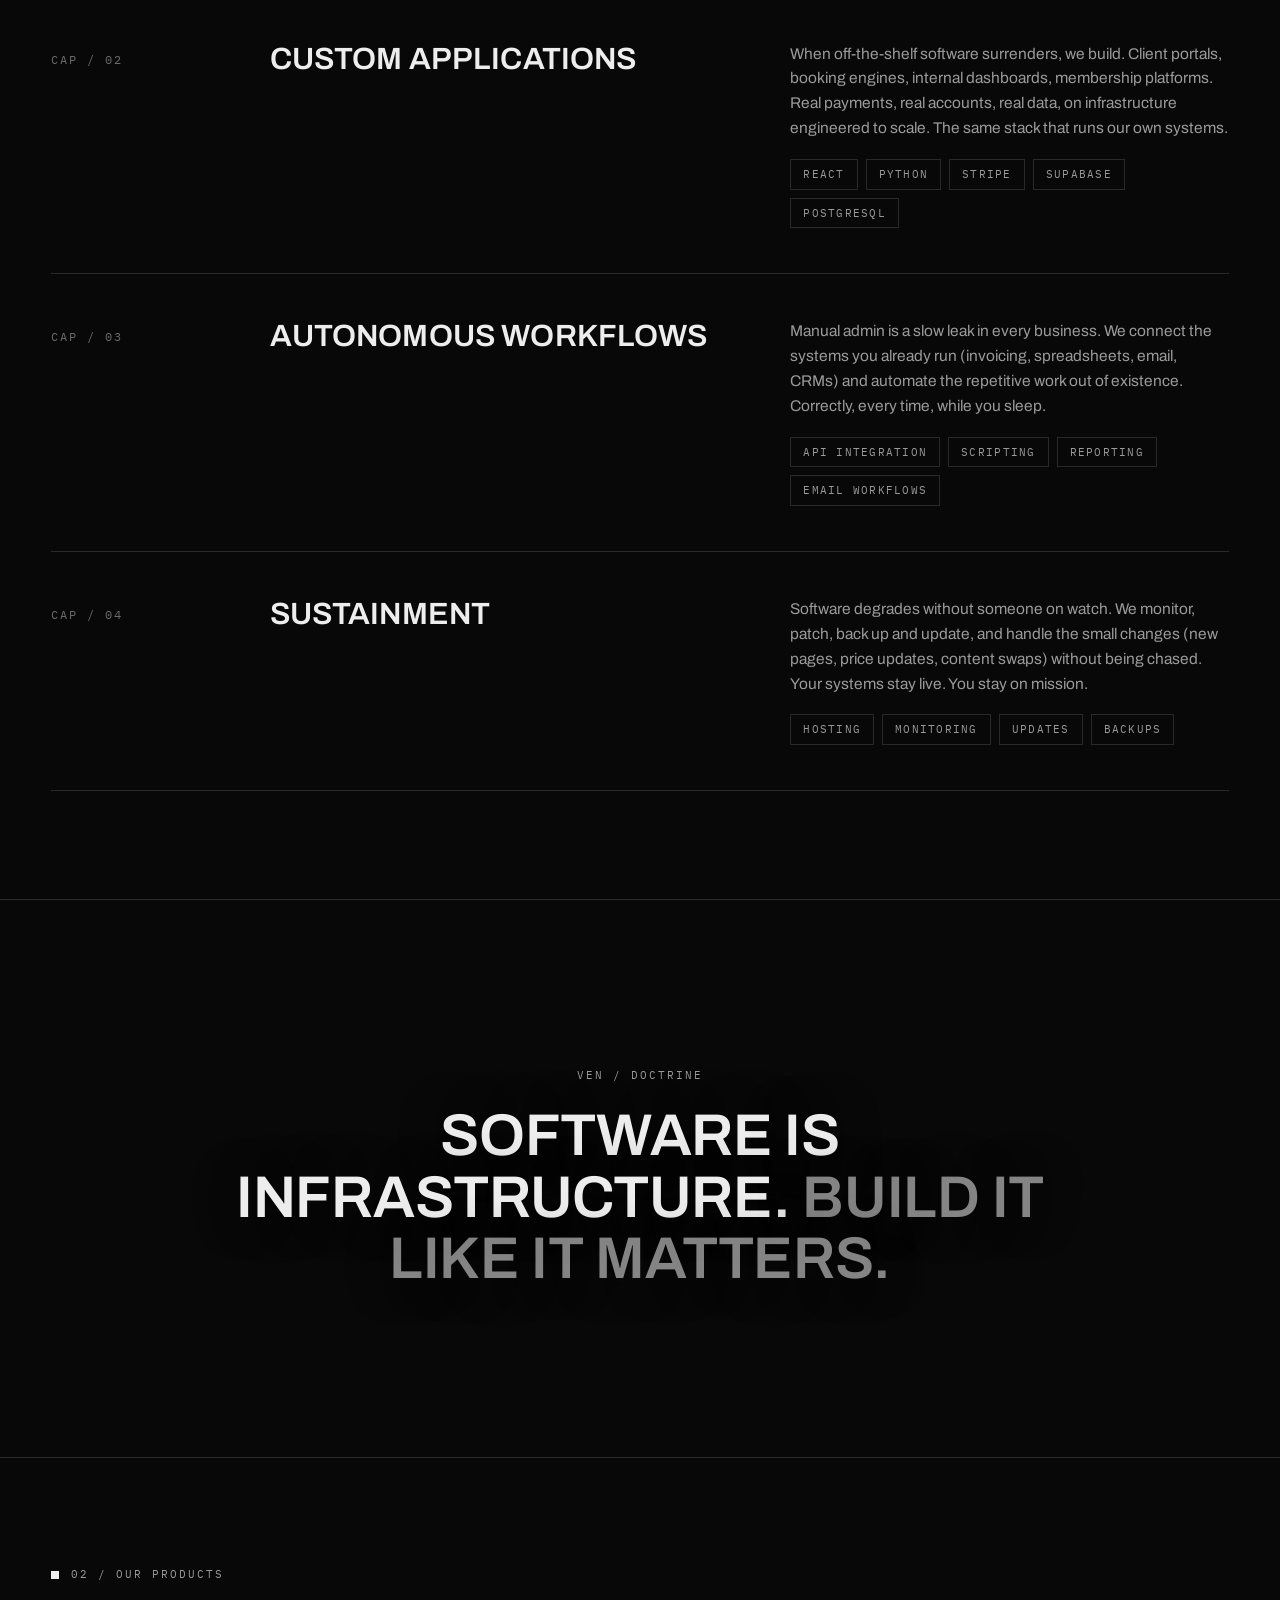
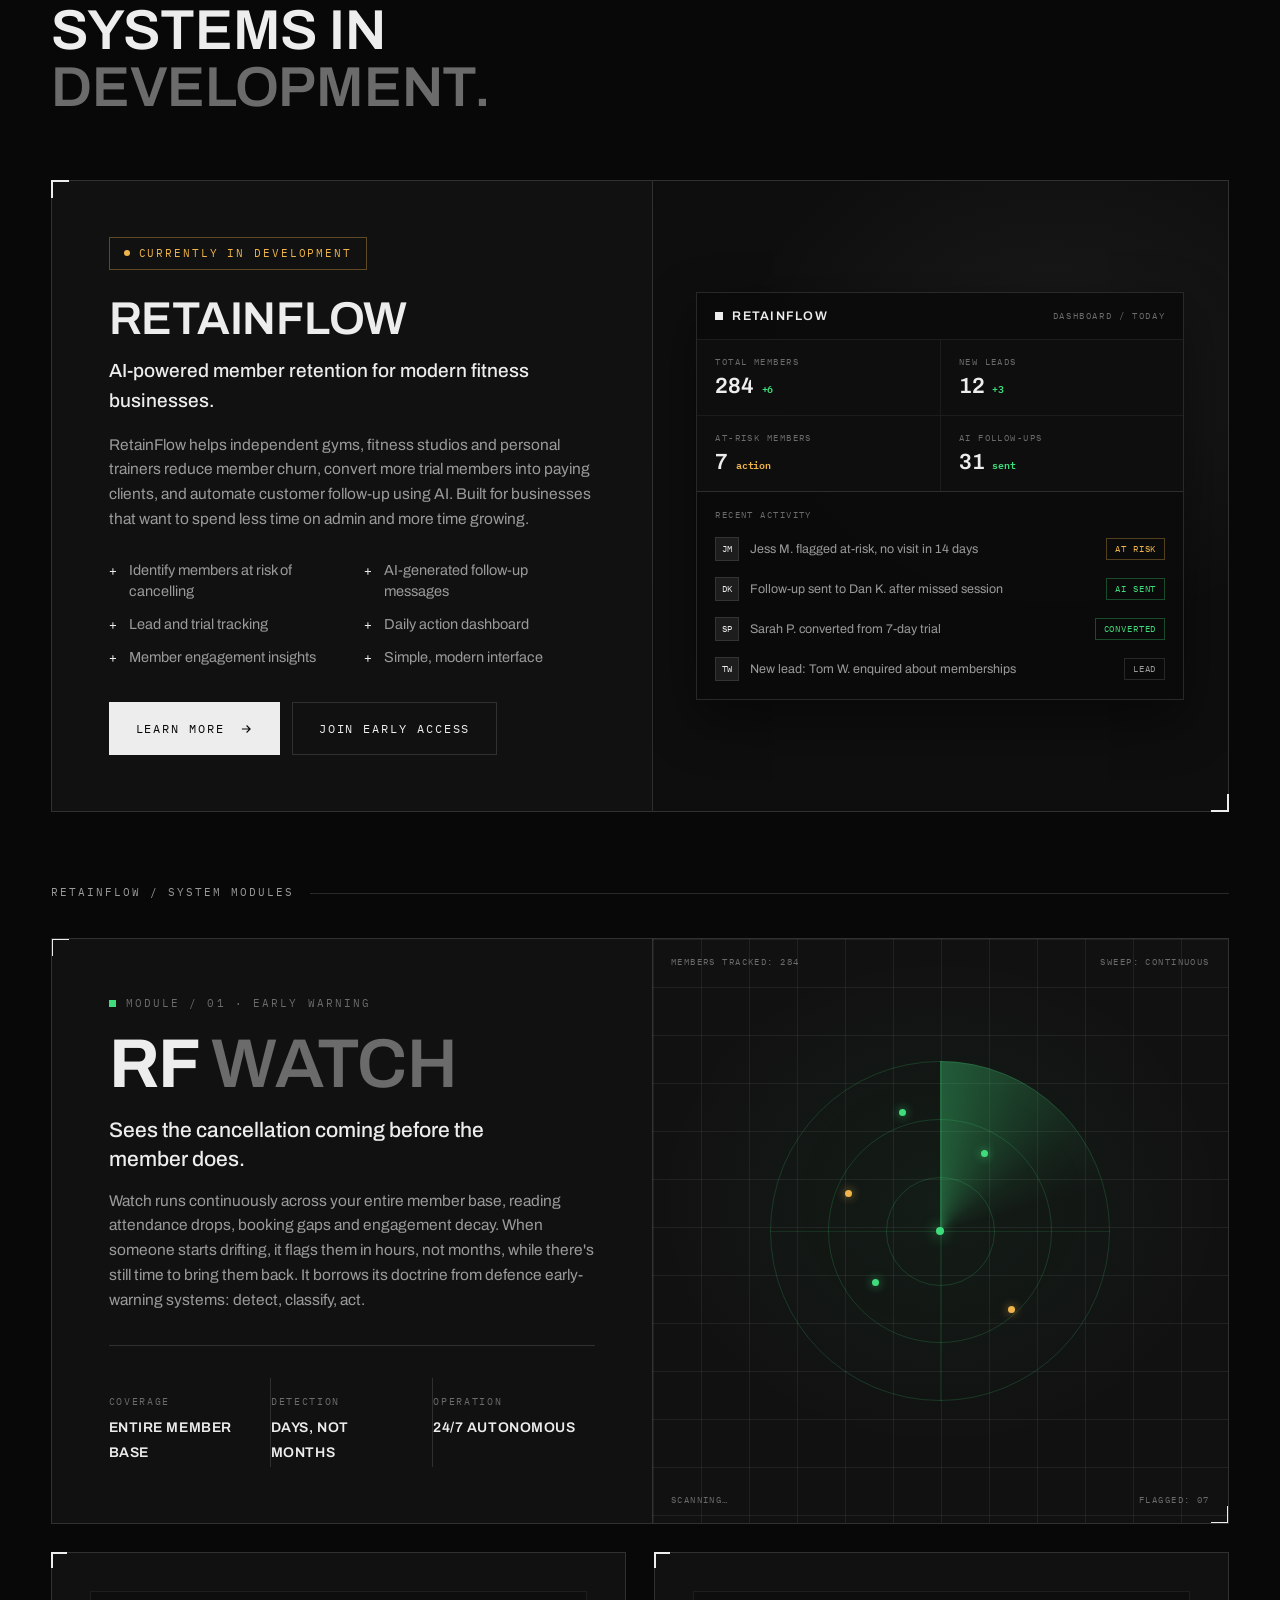
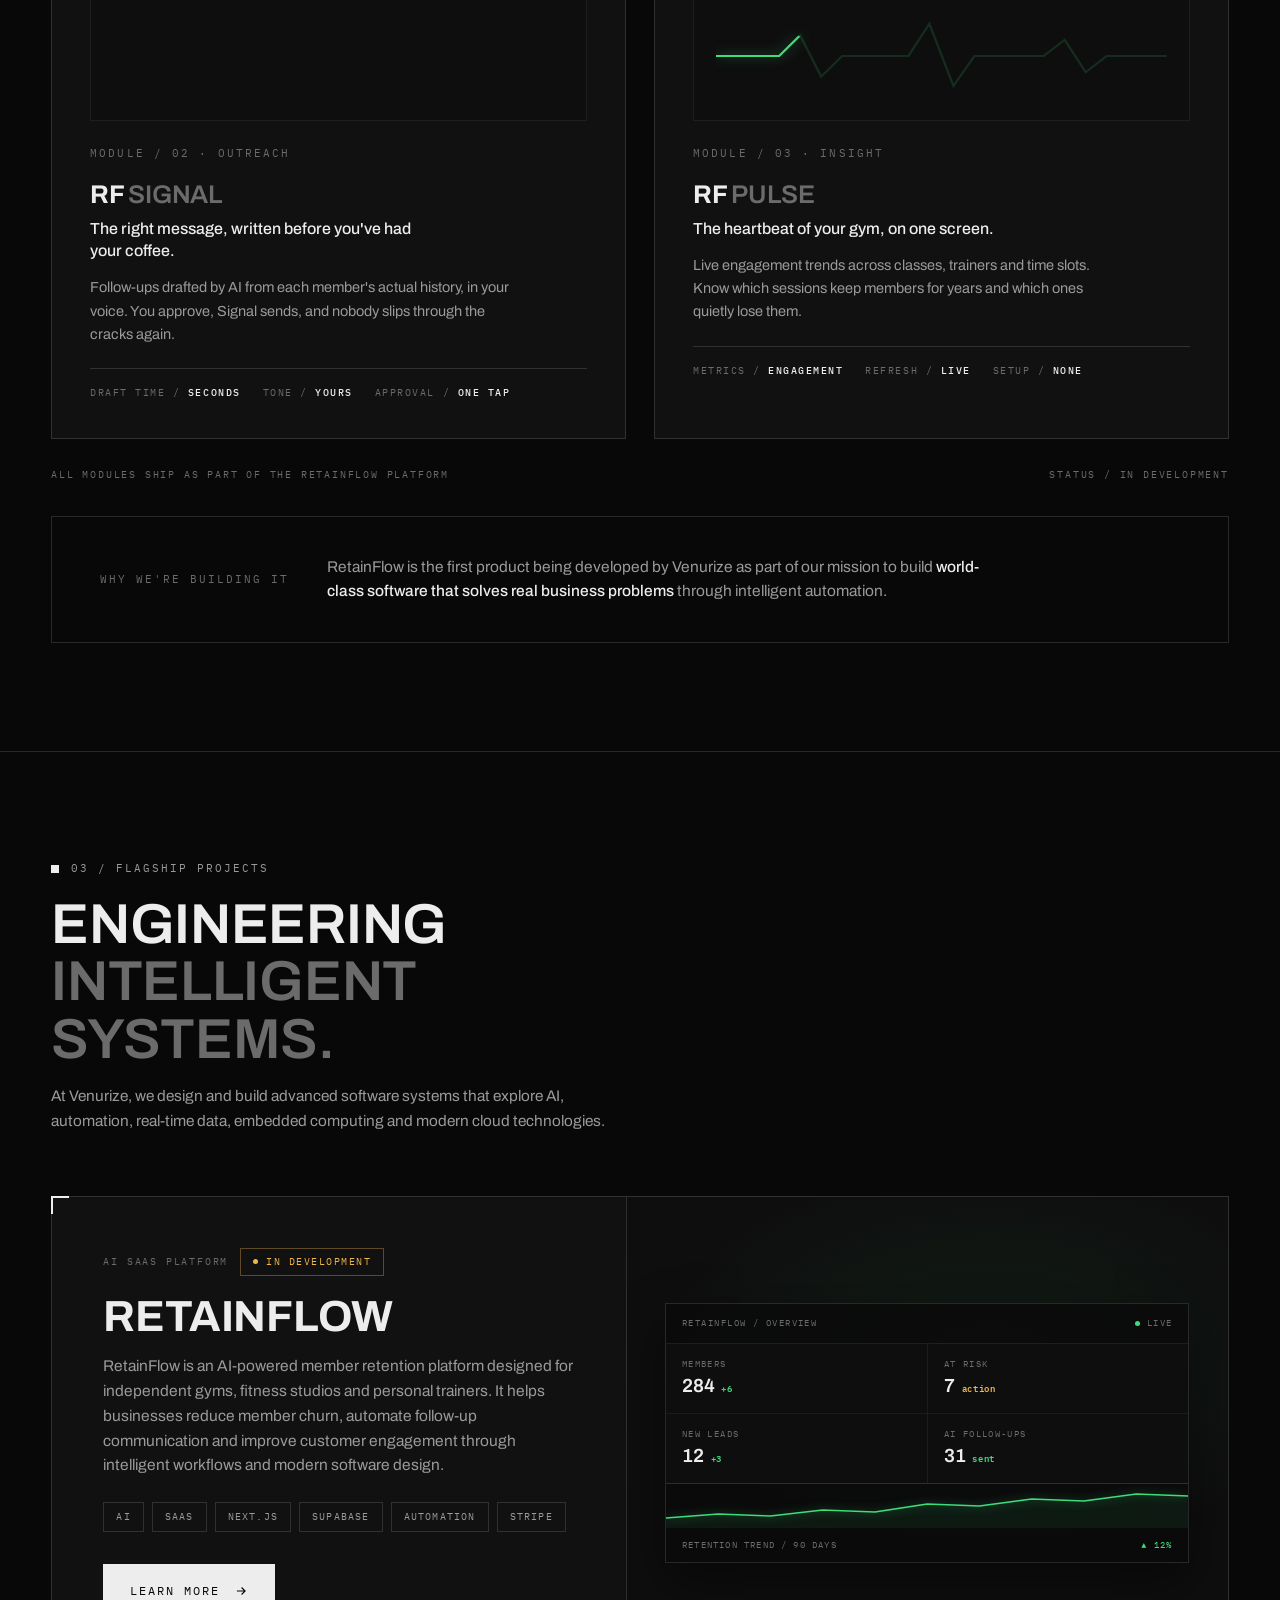
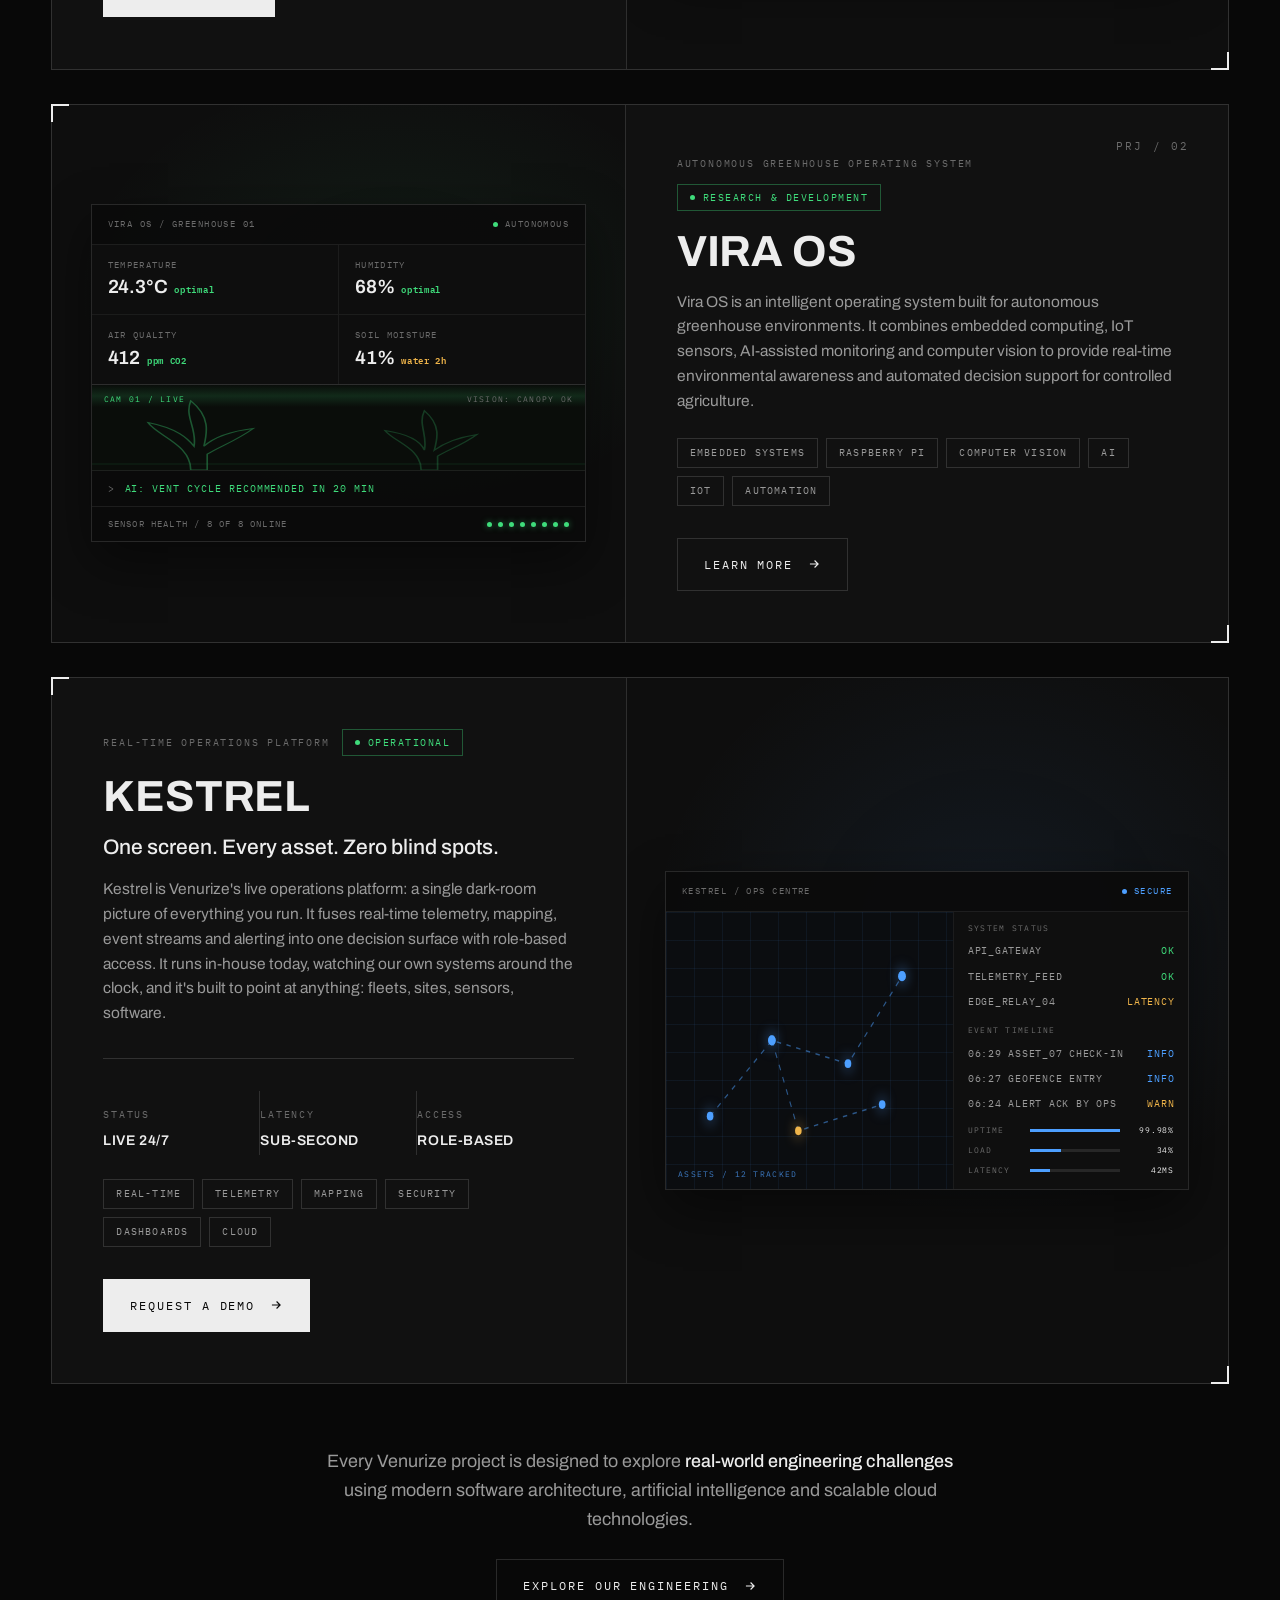
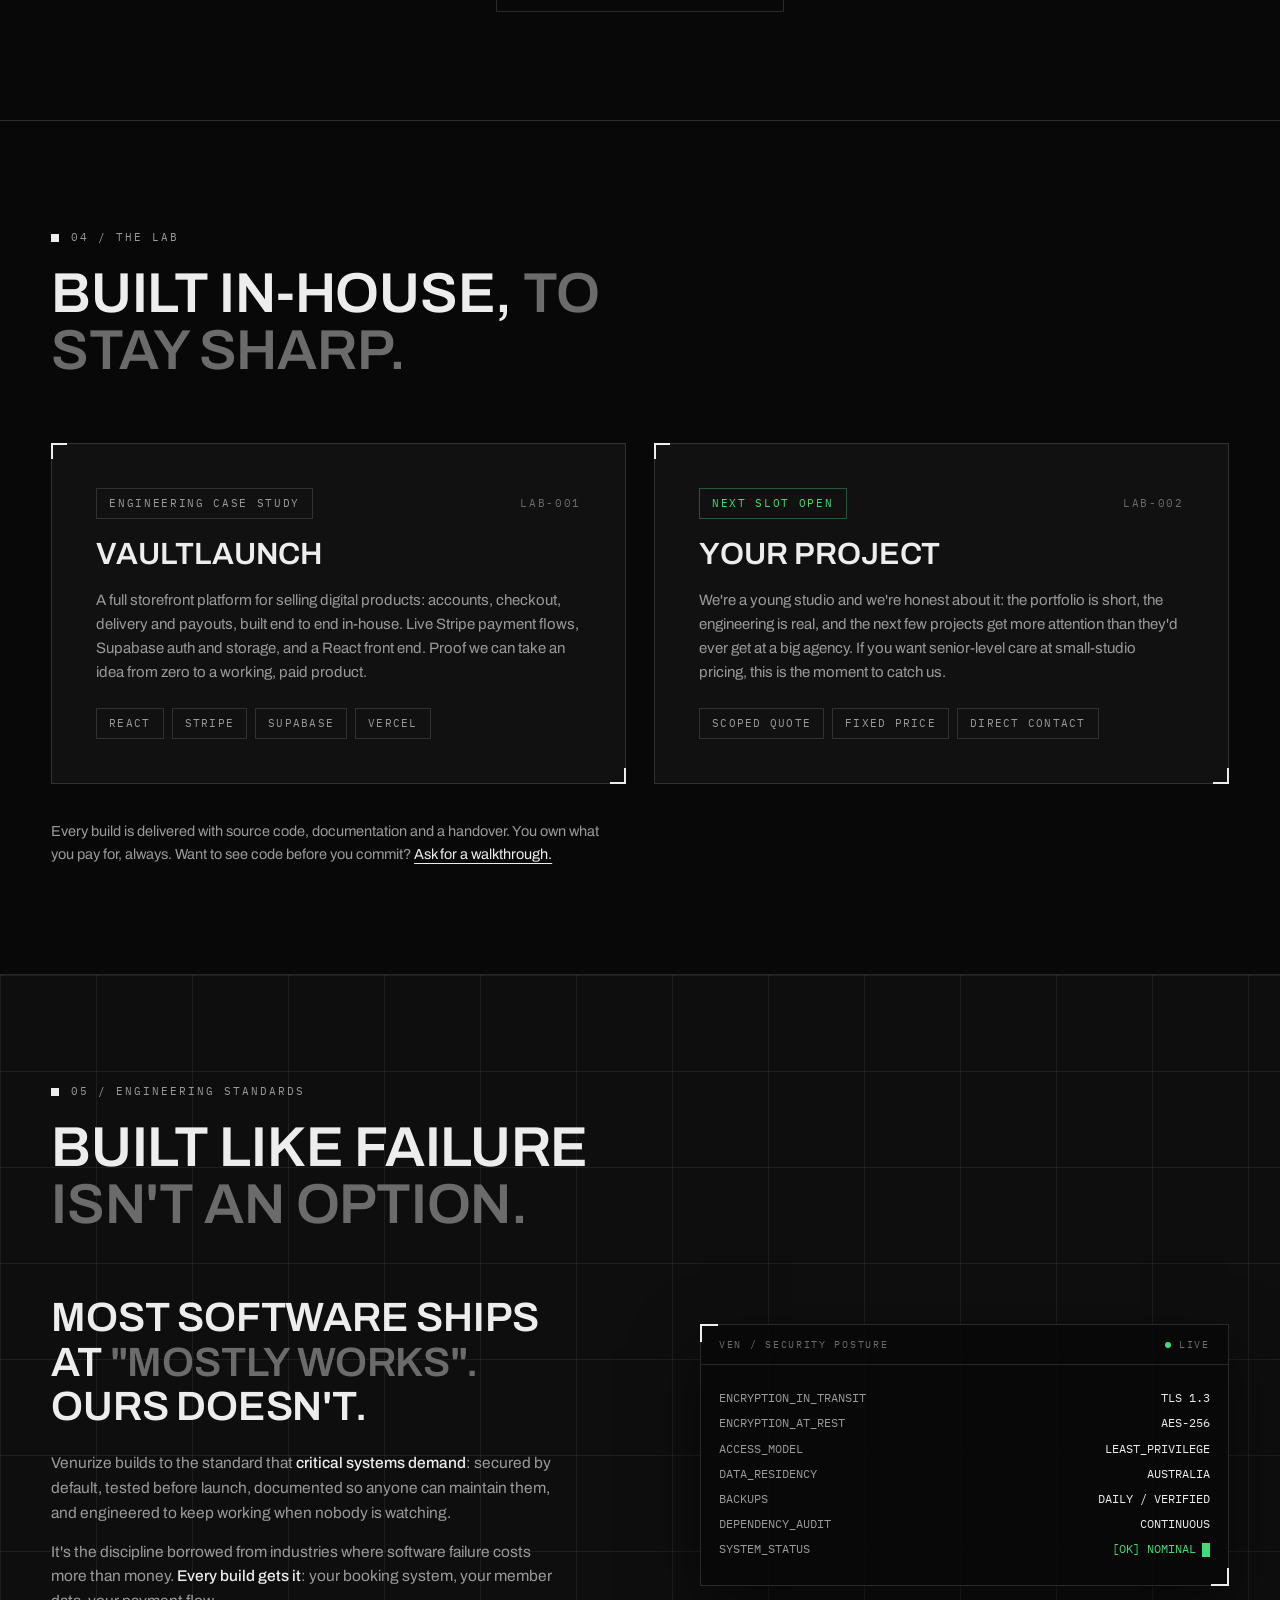
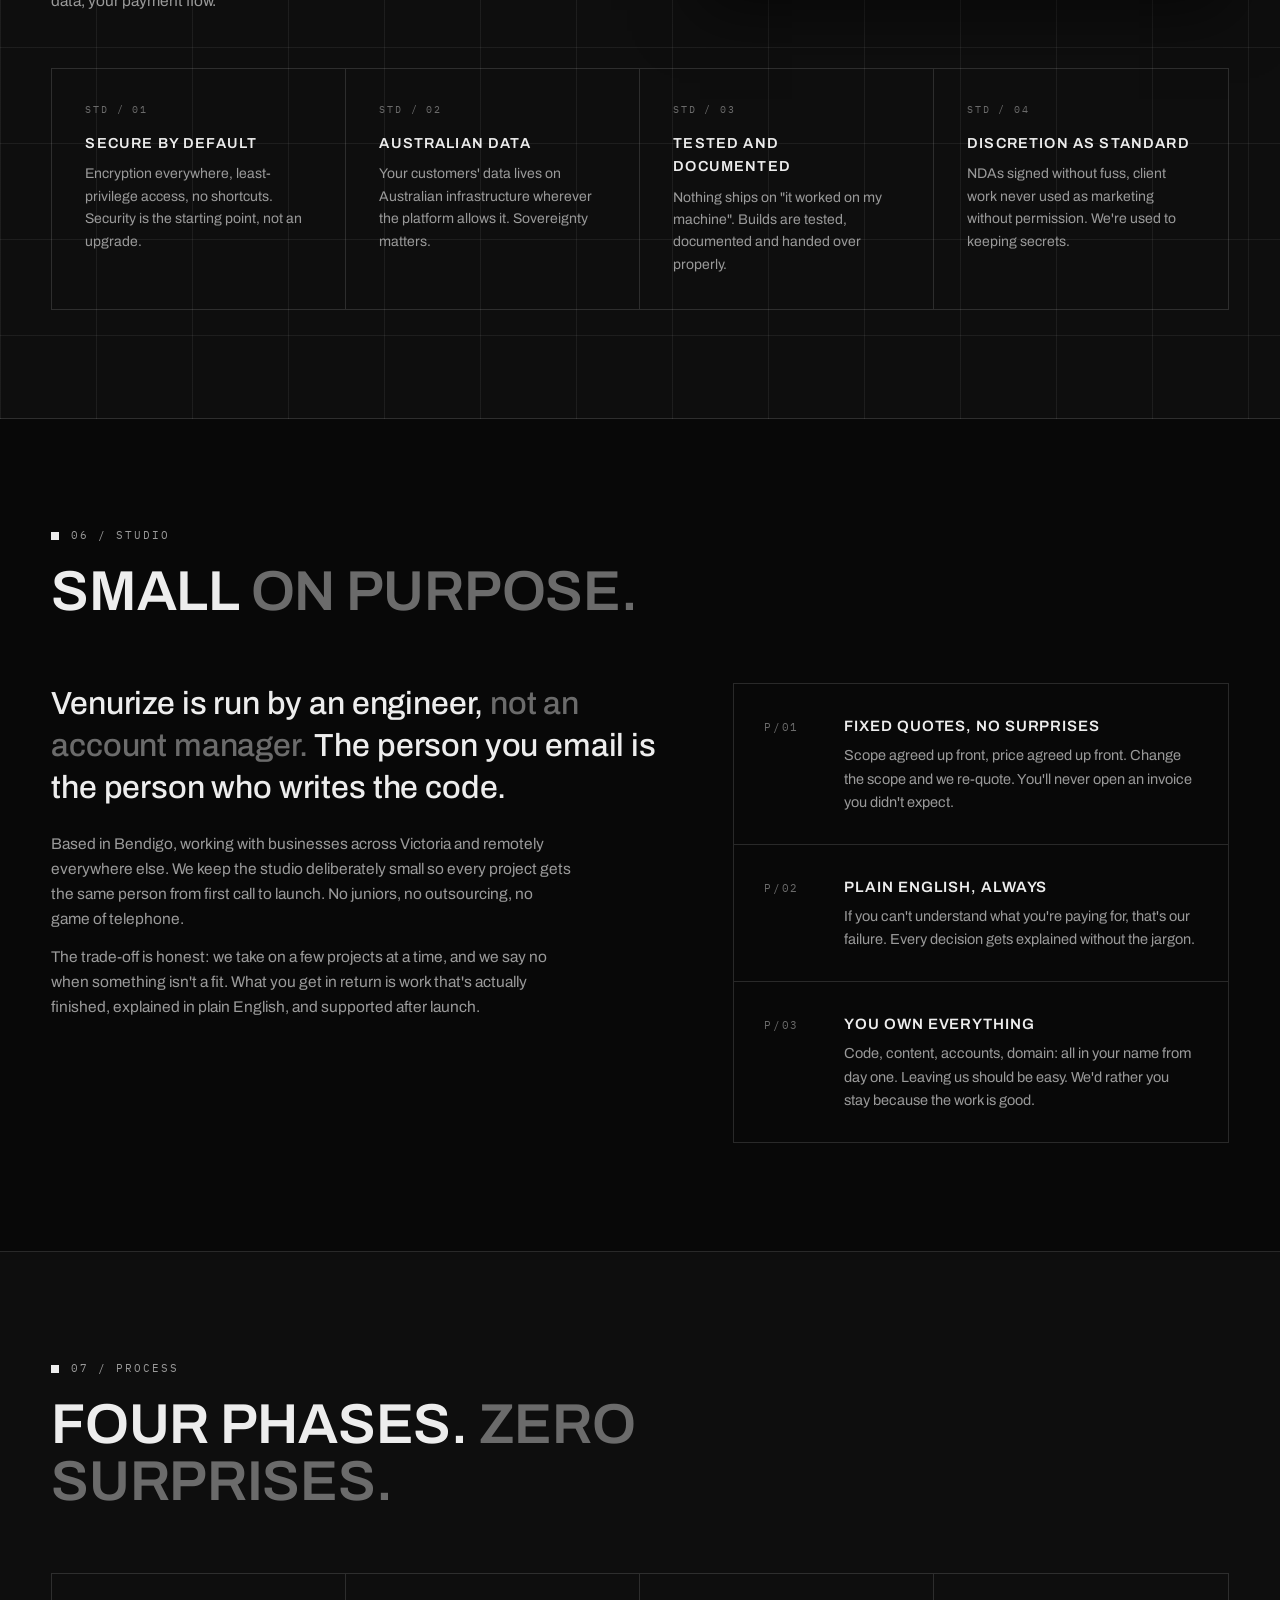
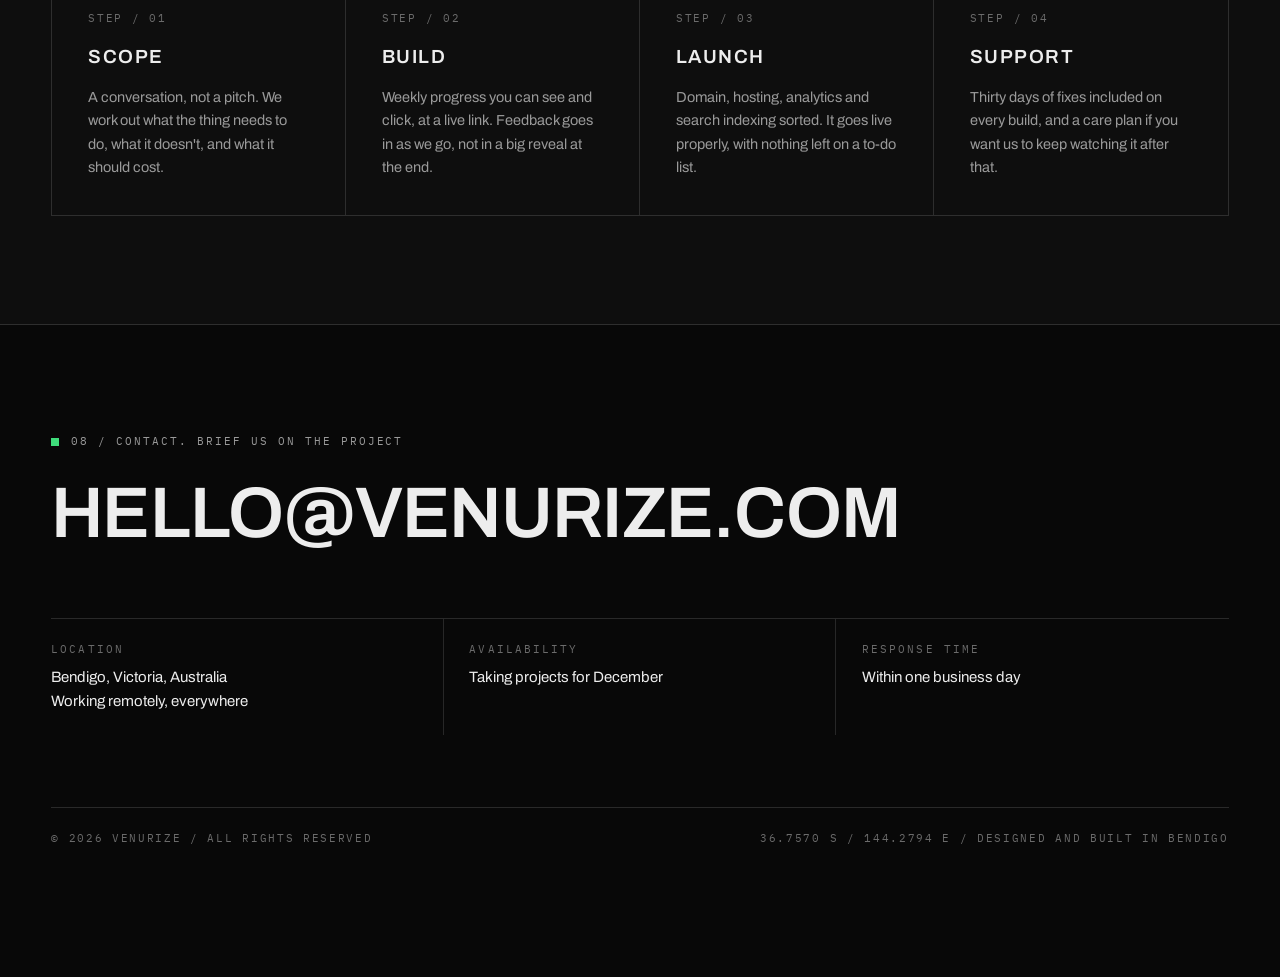
==== commit 2ce28b8f: "Rename MissionOps to Kestrel and mark it operational Gotham-style positioning: statement line, live " ====
--- a/index.html
+++ b/index.html
@@ -678,6 +678,11 @@
     padding:6px 12px;border:1px solid var(--line);color:var(--text-dim);
   }
   .fp-cta{margin-top:32px}
+  .fp-statement{
+    font-weight:500;color:var(--text);
+    font-size:clamp(17px,1.7vw,21px);line-height:1.35;
+    margin-top:14px;max-width:38ch;
+  }
 
   .panel{
     width:100%;
@@ -1375,23 +1380,29 @@
         <span class="fp-num">PRJ / 03</span>
         <div class="fp-text">
           <div class="fp-head-row">
-            <span class="fp-cat">Mission Operations Platform</span>
-            <span class="fp-badge b-blue">Concept platform</span>
+            <span class="fp-cat">Real-Time Operations Platform</span>
+            <span class="fp-badge b-green">Operational</span>
           </div>
-          <h3 class="fp-title">MissionOps</h3>
-          <p class="fp-desc">MissionOps is a real-time operational dashboard developed to explore modern situational awareness, live telemetry, system monitoring and secure dashboard design. Built as a portfolio project, it demonstrates modern software engineering techniques including real-time data visualisation, role-based interfaces and operational decision support.</p>
+          <h3 class="fp-title">Kestrel</h3>
+          <p class="fp-statement">One screen. Every asset. Zero blind spots.</p>
+          <p class="fp-desc">Kestrel is Venurize's live operations platform: a single dark-room picture of everything you run. It fuses real-time telemetry, mapping, event streams and alerting into one decision surface with role-based access. It runs in-house today, watching our own systems around the clock, and it's built to point at anything: fleets, sites, sensors, software.</p>
+          <div class="mod-specs">
+            <div class="spec"><span class="k">Status</span><span class="v">Live 24/7</span></div>
+            <div class="spec"><span class="k">Latency</span><span class="v">Sub-second</span></div>
+            <div class="spec"><span class="k">Access</span><span class="v">Role-based</span></div>
+          </div>
           <div class="fp-tags"><span>Real-Time</span><span>Telemetry</span><span>Mapping</span><span>Security</span><span>Dashboards</span><span>Cloud</span></div>
           <div class="fp-cta">
-            <a class="btn btn-ghost" href="mailto:hello@venurize.com?subject=MissionOps">
-              Learn more
+            <a class="btn btn-solid" href="mailto:hello@venurize.com?subject=Kestrel%20demo">
+              Request a demo
               <svg width="14" height="14" viewBox="0 0 24 24" fill="none" stroke="currentColor" stroke-width="2" aria-hidden="true"><path d="M5 12h14M13 6l6 6-6 6"/></svg>
             </a>
           </div>
         </div>
         <div class="fp-viz">
-          <div class="panel" role="img" aria-label="MissionOps command centre mockup with live map, system status, event timeline and performance metrics">
+          <div class="panel" role="img" aria-label="Kestrel operations centre with live map, system status, event timeline and performance metrics">
             <div class="panel-head">
-              <span>MissionOps / Ops centre</span>
+              <span>Kestrel / Ops centre</span>
               <span class="live-tag blue"><i aria-hidden="true"></i>Secure</span>
             </div>
             <div class="ops-body">
